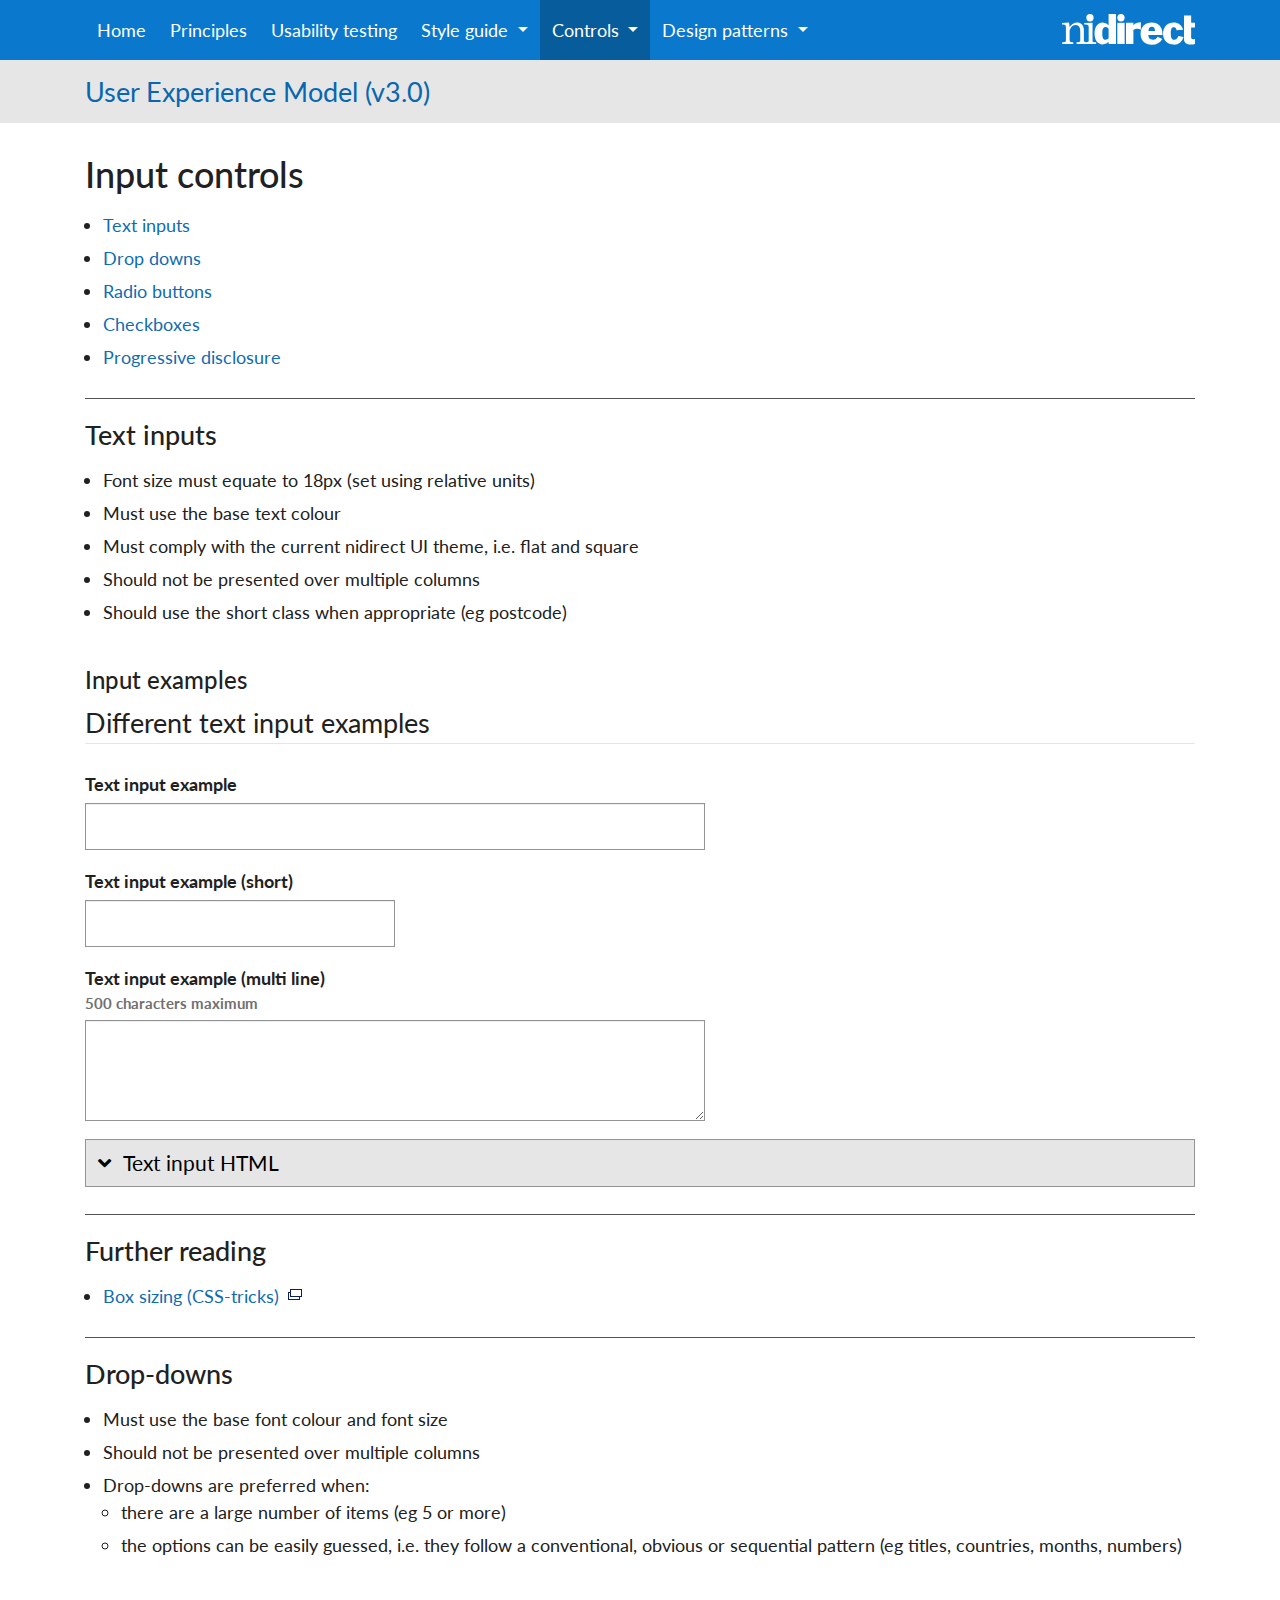
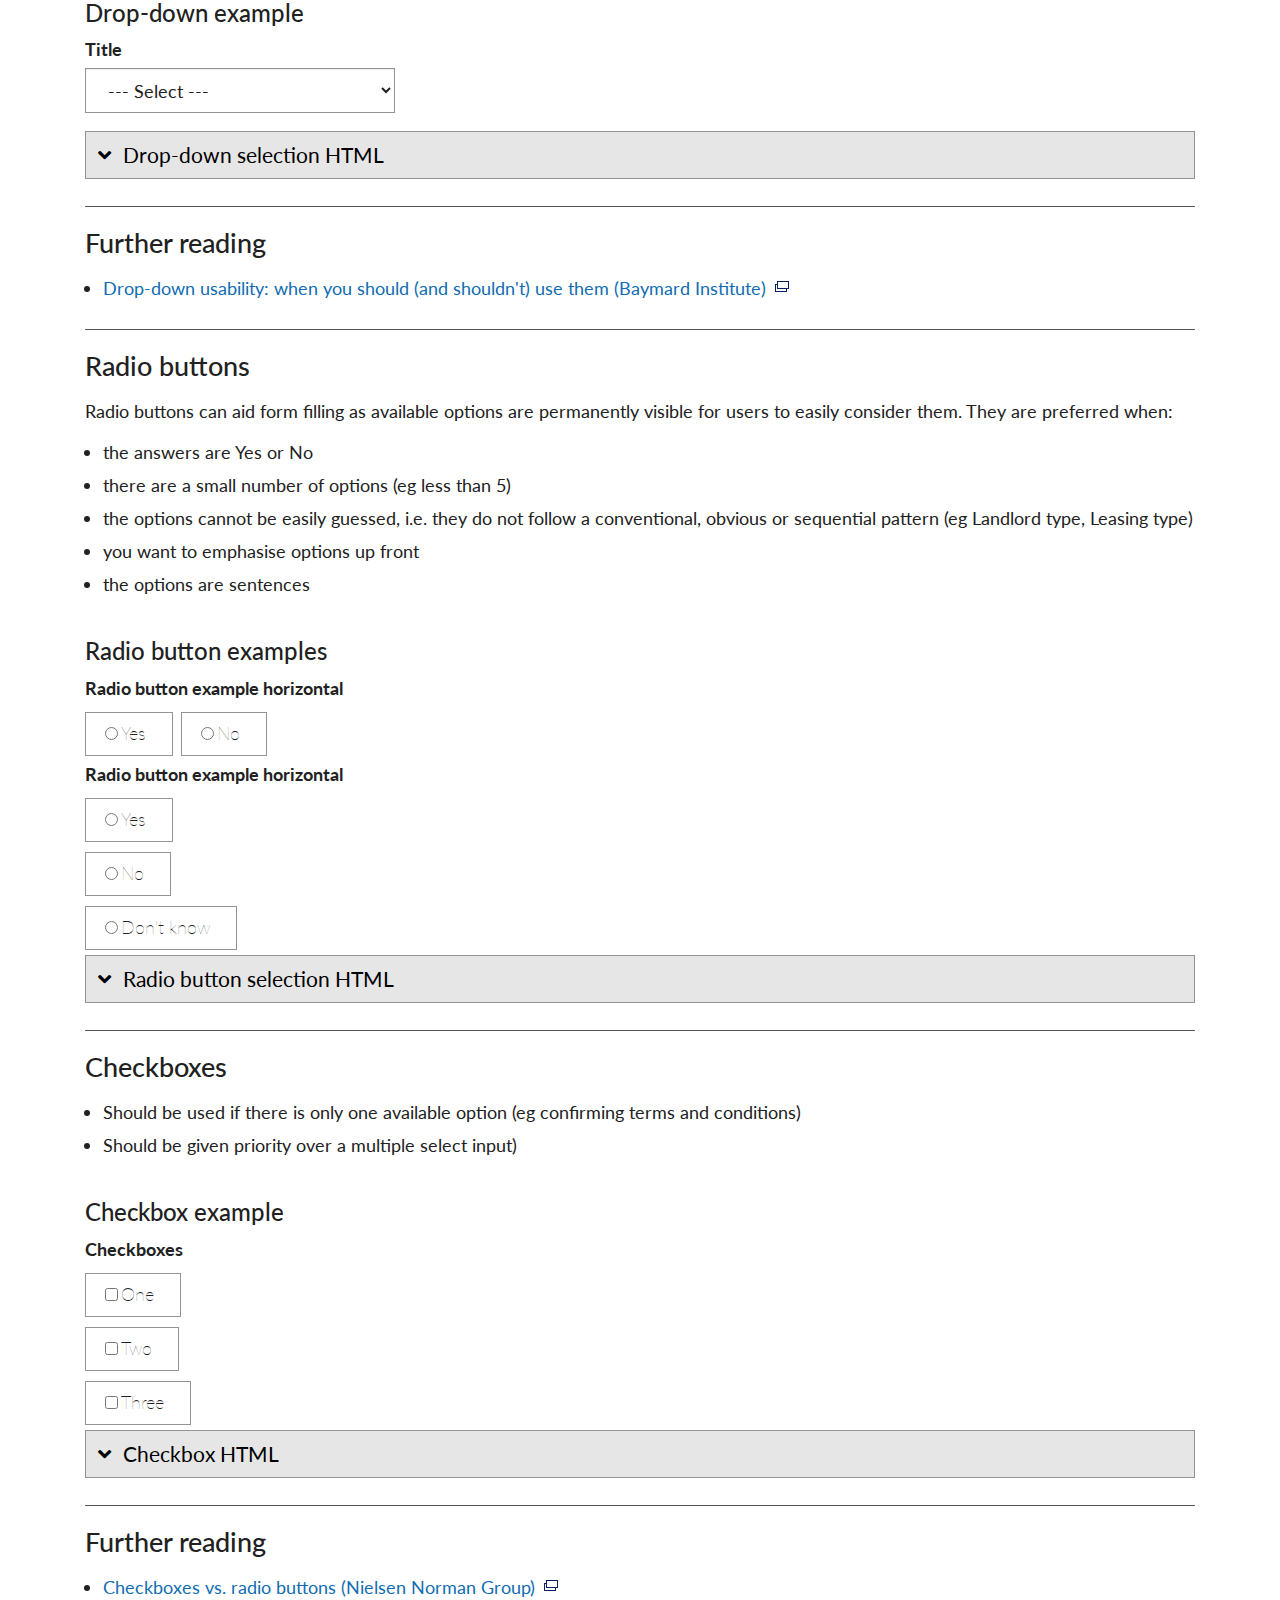
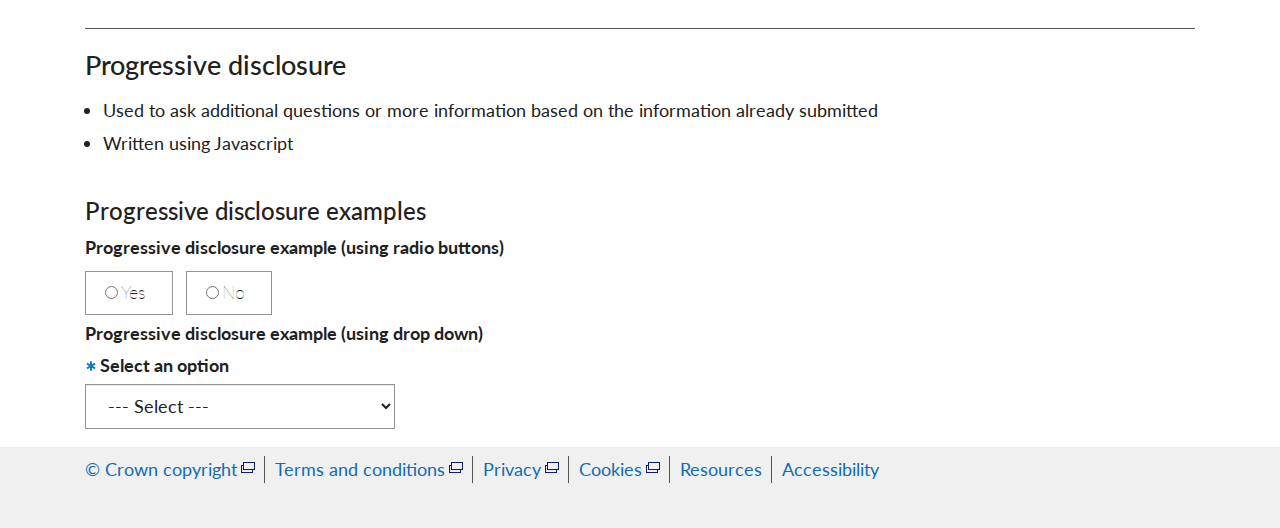
==== input-controls.html @ c31d97f0 "Initial Commit" ====
<!DOCTYPE html>
<html lang="en">

<head>
	<meta charset="utf-8" />
	<meta http-equiv="X-UA-Compatible" content="IE=edge">
	<meta name="viewport" content="width=device-width, initial-scale=1">
	<meta name="robots" content="noindex, nofollow" />
	<title>Input Controls | User Experience Model (UXM) | nidirect</title>
	<link rel="icon" type="image/vnd.microsoft.icon" href="favicon.ico" />
	<link rel="shortcut icon" type="image/x-icon" href="favicon.ico" />
	<link rel="apple-touch-icon" href="favicon.ico" />
	<!-- Bootstrap -->
	<link href="fontawesome/css/all.css" rel="stylesheet">
	<link href="css/main.css" rel="stylesheet">
</head>

<body>
		<div class="container skip-link">
				<a class="btn-skip-link" href="#main-content">Skip to content</a>
			</div>
	<header>
		<div class="container">
				<nav class="navbar navbar-expand-lg navbar-dark">
						<button class="navbar-toggler " type="button" data-toggle="collapse" data-target="#navbarSupportedContent" aria-controls="navbarSupportedContent" aria-expanded="false" aria-label="Toggle navigation"> <span class="fas fa-bars"></span>
						</button>
						<div class="collapse navbar-collapse" id="navbarSupportedContent">
							<ul class="navbar-nav mr-auto">
								<li class="nav-item"> <a class="nav-link" href="index.html">Home <span class="sr-only">(current)</span></a>
								</li>
								<li class="nav-item"> <a class="nav-link" href="principles.html">Principles</a>
								</li>
								<li class="nav-item"> <a class="nav-link" href="usability-testing.html">Usability testing</a>
								</li>
								<li class="nav-item dropdown"> <a class="nav-link dropdown-toggle" href="#" id="navbarDropdown-style" role="button" data-toggle="dropdown" aria-haspopup="true" aria-expanded="false">
										   Style guide
										   </a>
									<div class="dropdown-menu" aria-labelledby="navbarDropdown-style"> <a class="dropdown-item" href="applying-uxm.html">Applying the UXM</a>
										<a class="dropdown-item" href="writing-guide.html">Writing guide</a>
										<a class="dropdown-item" href="page-layout.html">Page layout</a>
									</div>
								</li>
								<li class="nav-item dropdown active"> <a class="nav-link dropdown-toggle" href="#" id="navbarDropdown-control" role="button" data-toggle="dropdown" aria-haspopup="true" aria-expanded="false">
										   Controls
										   <span class="sr-only">(current)</span></a>
									<div class="dropdown-menu" aria-labelledby="navbarDropdown-control"> <a class="dropdown-item active" href="input-controls.html">Input controls</a><span class="sr-only">(current)</span>
										<a class="dropdown-item" href="navigation-controls.html">Navigation controls</a>
										<a class="dropdown-item" href="information-controls.html">Information controls</a>
									</div>
								</li>
								<li class="nav-item dropdown"> <a class="nav-link dropdown-toggle" href="#" id="navbarDropdown-pattern" role="button" data-toggle="dropdown" aria-haspopup="true" aria-expanded="false">
										   Design patterns
										   </a>
									<div class="dropdown-menu" aria-labelledby="navbarDropdown-pattern"> <a class="dropdown-item" href="control-patterns.html">Control patterns</a>
										<a class="dropdown-item" href="information-controls.html">Information patterns</a>
									</div>
								</li>
							</ul>
						</div>
					</nav> <span class="nidirect-logo"><span class="sr-only">(n i direct government services)</span></span>
		</div>
		<!--service name-->
		<div class="jumbotron jumbotron-fluid service-name">
			<div class="container"> <span>User Experience Model (v3.0)</span>
			</div>
		</div>
	</header>
	<main>
		<div class="container">
			<h1 id="main-content">Input controls</h1>
			<ul>
				<li> <a href="#text-inputs">Text inputs</a>
				</li>
				<li> <a href="#drop-downs"> Drop downs </a> 
				</li>
				<li> <a href="#radio-buttons"> Radio buttons </a>
				</li>
				<li> <a href="#check-boxes"> Checkboxes </a>
				</li>
				<li> <a href="#progressive-disclosure"> Progressive disclosure</a>
				</li>
			</ul>
			<h2 id="text-inputs" class="uxm">Text inputs</h2>
			<ul>
				<li>Font size must equate to 18px (set using relative units)</li>
				<li>Must use the base text colour</li>
				<li>Must comply with the current nidirect UI theme, i.e. flat and square</li>
				<li>Should not be presented over multiple columns</li>
				<li>Should use the short class when appropriate (eg postcode)</li>
			</ul>
			<h3>Input examples</h3>
			<form>
				<fieldset>
						<legend>Different text input examples</legend>
				<div class="form-group" id="txtinput1">
					<label class="control-label" for="text-input">Text input example</label>
					<input id="text-input" class="form-control" type="text" maxlength="50">
				</div>
				<div class="form-group" id="txtinput2">
					<label class="control-label" for="text-input-short">Text input example (short)</label>
					<input id="text-input-short" class="form-control form-control-short" type="text" maxlength="50">
				</div>
				<div class="form-group" id="txtinput3">
					<label class="control-label" for="text-input-multi">Text input example (multi line) <span id="remchars" class="help-block">500 characters maximum</span>
					</label>
					<textarea id="text-input-multi" class="form-control" rows="3" onfocus="return validateLimit(this, 'remchars', 500, 'focus')" onkeyup="return validateLimit(this, 'remchars', 500, 'keyup')" onchange="return validateLimit(this, 'remchars', 500, 'change')" onblur="lostfocus(this, 'remchars', 500)"></textarea>
				</div>
				</fieldset>
			</form>
			<div id="accordion" class="accordion-code">
					<div class="card">
					  <div class="card-header" id="headingOne">
						<h4 class="mb-0">
						  <button class="btn-accordion-code collapsed" data-toggle="collapse" data-target="#collapseOne" aria-expanded="false" aria-controls="collapseOne">
							<span class="fas"></span>Text input HTML
						  </button>
						</h4>
					  </div>
				  
					  <div id="collapseOne" class="collapse" aria-labelledby="headingOne" data-parent="#accordion">
						<div class="card-body">
<pre><span style="color: #008000; font-weight: bold">&lt;form&gt;</span>
  <span style="color: #008000; font-weight: bold">&lt;fieldset&gt;</span>
	<span style="color: #008000; font-weight: bold">&lt;legend</span><span style="color: #008000; font-weight: bold">&gt;</span>Different text input examples<span style="color: #008000; font-weight: bold">&lt;/legend&gt;</span>
	  <span style="color: #008000; font-weight: bold">&lt;div </span><span style="color: #687621">class=</span><span style="color: #BA2121">"form-group" </span><span style="color: #687621">id=</span><span style="color: #BA2121">"txt-input1"</span><span style="color: #008000; font-weight: bold">&gt;</span>
	    <span style="color: #008000; font-weight: bold">&lt;label </span><span style="color: #687621">class=</span><span style="color: #BA2121">"text-input" </span><span style="color: #687621">for=</span><span style="color: #BA2121">"text-input"</span><span style="color: #008000; font-weight: bold">&gt;</span>Text input example<span style="color: #008000; font-weight: bold">&lt;/label&gt;</span>
	    <span style="color: #008000; font-weight: bold">&lt;input </span><span style="color: #687621">id=</span><span style="color: #BA2121">"text-input-short" </span><span style="color: #687621">class=</span><span style="color: #BA2121">"form-control" </span><span style="color: #687621">type=</span><span style="color: #BA2121">"text" </span><span style="color: #687621">maxlength=</span><span style="color: #BA2121">"50"</span><span style="color: #008000; font-weight: bold">&gt;</span>
	  <span style="color: #008000; font-weight: bold">&lt;/div</span><span style="color: #008000; font-weight: bold">&gt;</span>
	<span style="color: #008000; font-weight: bold">&lt;/fieldset&gt;</span>
<span style="color: #008000; font-weight: bold">&lt;/form&gt;</span>
</pre>		
</div>
</div>
</div>
</div>
			<h2 class="uxm">Further reading</h2>
			<ul>
				<li> <a href="http://css-tricks.com/box-sizing/" target="_blank" rel="nofollow" title="(external link opens in a new window / tab)">
                                Box sizing (CSS-tricks)
                                <span class="elink"><span class="sr-only">(external link opens in a new window / tab)</span></span>
                           </a>
				</li>
			</ul>
			<h2 id="drop-downs" class="uxm">Drop-downs</h2>
			<ul>
				<li>Must use the base font colour and font size</li>
				<li>Should not be presented over multiple columns</li>
				<li>Drop-downs are preferred when:
					<ul>
						<li>there are a large number of items (eg 5 or more)</li>
						<li>the options can be easily guessed, i.e. they follow a conventional, obvious or sequential pattern (eg titles, countries, months, numbers)</li>
					</ul>
				</li>
			</ul>
			<h3>Drop-down example</h3>
			<form>
				<div class="form-group">
					<label class="control-label" for="ddl_title">Title</label>
					<select id="ddl_title" class="form-control form-control-short" name="ddl_title">
						<option value="0">--- Select ---</option>
						<option value="Mr">Mr</option>
						<option value="Mrs">Mrs</option>
						<option value="Miss">Miss</option>
						<option value="Ms">Ms</option>
						<option value="Dr">Dr</option>
						<option value="Other">None</option>
					</select>
				</div>
			</form>
			<div id="accordion" class="accordion-code">
					<div class="card">
					  <div class="card-header" id="headingTwo">
						<h4 class="mb-0">
						  <button class="btn-accordion-code collapsed" data-toggle="collapse" data-target="#collapseTwo" aria-expanded="false" aria-controls="collapseTwo">
							<span class="fas"></span>Drop-down selection HTML
						  </button>
						</h4>
					  </div>
				  
					  <div id="collapseTwo" class="collapse" aria-labelledby="headingTwo" data-parent="#accordion">
						<div class="card-body">
<pre><span style="color: #008000; font-weight: bold">&lt;form&gt;</span>
  <span style="color: #008000; font-weight: bold">&lt;div </span><span style="color: #687621">class=</span><span style="color: #BA2121">"form-group"</span><span style="color: #008000; font-weight: bold">&gt;</span>
    <span style="color: #008000; font-weight: bold">&lt;label </span><span style="color: #687621">class=</span><span style="color: #BA2121">"control-label" </span><span style="color: #687621">for=</span><span style="color: #BA2121">"ddl_title"</span><span style="color: #008000; font-weight: bold">&gt;</span>Title<span style="color: #008000; font-weight: bold">&lt;/label&gt;</span>
      <span style="color: #008000; font-weight: bold">&lt;select </span><span style="color: #687621">id=</span><span style="color: #BA2121">"ddl_title" </span><span style="color: #687621">class=</span><span style="color: #BA2121">"form-control form-control-short" </span><span style="color: #687621">name=</span><span style="color: #BA2121">"ddl_title"</span><span style="color: #008000; font-weight: bold">&gt;</span>
	  <span style="color: #008000; font-weight: bold">&lt;option </span><span style="color: #687621">value=</span><span style="color: #BA2121">"0"</span><span style="color: #008000; font-weight: bold">&gt;</span>--- Select ---<span style="color: #008000; font-weight: bold">&lt;/option&gt;</span>    
	  <span style="color: #008000; font-weight: bold">&lt;option </span><span style="color: #687621">value=</span><span style="color: #BA2121">"Mr"</span><span style="color: #008000; font-weight: bold">&gt;</span>Mr<span style="color: #008000; font-weight: bold">&lt;/option&gt;</span>  
	  <span style="color: #008000; font-weight: bold">&lt;option </span><span style="color: #687621">value=</span><span style="color: #BA2121">"Mrs"</span><span style="color: #008000; font-weight: bold">&gt;</span>Mrs<span style="color: #008000; font-weight: bold">&lt;/option&gt;</span>  
	  <span style="color: #008000; font-weight: bold">&lt;option </span><span style="color: #687621">value=</span><span style="color: #BA2121">"Miss"</span><span style="color: #008000; font-weight: bold">&gt;</span>Miss<span style="color: #008000; font-weight: bold">&lt;/option&gt;</span>  
	  <span style="color: #008000; font-weight: bold">&lt;option </span><span style="color: #687621">value=</span><span style="color: #BA2121">"Ms"</span><span style="color: #008000; font-weight: bold">&gt;</span>Ms<span style="color: #008000; font-weight: bold">&lt;/option&gt;</span>  
	  <span style="color: #008000; font-weight: bold">&lt;option </span><span style="color: #687621">value=</span><span style="color: #BA2121">"Dr"</span><span style="color: #008000; font-weight: bold">&gt;</span>Dr<span style="color: #008000; font-weight: bold">&lt;/option&gt;</span>  
	  <span style="color: #008000; font-weight: bold">&lt;option </span><span style="color: #687621">value=</span><span style="color: #BA2121">"Other"</span><span style="color: #008000; font-weight: bold">&gt;</span>None<span style="color: #008000; font-weight: bold">&lt;/option&gt;</span>  	  
      <span style="color: #008000; font-weight: bold">&lt;/select&gt;</span>  
  <span style="color: #008000; font-weight: bold">&lt;/div</span><span style="color: #008000; font-weight: bold">&gt;</span>
<span style="color: #008000; font-weight: bold">&lt;/form&gt;</span>
</pre>		
</div>
</div>
</div>
</div>
			<h2 class="uxm">Further reading</h2>
			<ul>
				<li> <a href="http://baymard.com/blog/drop-down-usability" target="_blank" rel="nofollow" title="(external link opens in a new window / tab)">
                                Drop-down usability: when you should (and shouldn't) use them (Baymard Institute)
                                <span class="elink"><span class="sr-only">(external link opens in a new window / tab)</span></span>
                           </a>
				</li>
				</ul>
			<h2 id="radio-buttons" class="uxm">Radio buttons</h2>
			<p>Radio buttons can aid form filling as available options are permanently visible for users to easily consider them. They are preferred when:</p>
			<ul>
				<li>the answers are Yes or No</li>
				<li>there are a small number of options (eg less than 5)</li>
				<li>the options cannot be easily guessed, i.e. they do not follow a conventional, obvious or sequential pattern (eg Landlord type, Leasing type)</li>
				<li>you want to emphasise options up front</li>
				<li>the options are sentences</li>
			</ul>
			<h3>Radio button examples</h3>
			<form>
				<fieldset>
					<legend class="legend-label">Radio button example horizontal</legend>
					<div class="horizontal-check container d-flex flex-row">
						<label class="form-check-label form-check-inline">
							<input type="radio" class="form-check-input" name="optradio">Yes</label>
						<label class="form-check-label form-check-inline">
							<input type="radio" class="form-check-input" name="optradio">No</label>
					</div>
				</fieldset>
				
				<fieldset>
					<legend class="legend-label">Radio button example horizontal</legend>
					<div class="vertical-check container">
						<label class=" form-check form-check-label">
							<input type="radio" class="form-check-input" name="optradio">Yes</label>
						<label class="form-check form-check-label">
							<input type="radio" class="form-check-input" name="optradio">No</label>
						<label class="form-check form-check-label">
							<input type="radio" class="form-check-input" name="optradio">Don't know</label>
					</div>
				</fieldset>
			</form>
			<div id="accordion" class="accordion-code">
					<div class="card">
					  <div class="card-header" id="headingThree">
						<h4 class="mb-0">
						  <button class="btn-accordion-code collapsed" data-toggle="collapse" data-target="#collapseThree" aria-expanded="false" aria-controls="collapseThree">
							<span class="fas"></span>Radio button selection HTML
						  </button>
						</h4>
					  </div>
				  
					  <div id="collapseThree" class="collapse" aria-labelledby="headingThree" data-parent="#accordion">
						<div class="card-body">
<pre><span style="color: #008000; font-weight: bold">&lt;form&gt;</span>
  <span style="color: #008000; font-weight: bold">&lt;fieldset&gt;</span>
	<span style="color: #008000; font-weight: bold">&lt;legend</span><span style="color: #008000; font-weight: bold">&gt;</span>Radio button examples<span style="color: #008000; font-weight: bold">&lt;/legend&gt;</span>
	  <span style="color: #008000; font-weight: bold">&lt;div </span><span style="color: #687621">class=</span><span style="color: #BA2121">"horizontal-check container d-flex flex-row"</span><span style="color: #008000; font-weight: bold">&gt;</span>
            <span style="color: #008000; font-weight: bold">&lt;label </span><span style="color: #687621">class=</span><span style="color: #BA2121">"from-check-label from-check-inline"</span>
              <span style="color: #008000; font-weight: bold">&lt;input </span><span style="color: #687621">type=</span><span style="color: #BA2121">"radio" </span><span style="color: #687621">class=</span><span style="color: #BA2121">"form-check-input" </span><span style="color: #687621">name=</span><span style="color: #BA2121">"optradio"</span><span style="color: #008000; font-weight: bold">&gt;</span>Yes<span style="color: #008000; font-weight: bold">&lt;/label&gt;</span>
            <span style="color: #008000; font-weight: bold">&lt;label </span><span style="color: #687621">class=</span><span style="color: #BA2121">"from-check-label from-check-inline"</span>
              <span style="color: #008000; font-weight: bold">&lt;input </span><span style="color: #687621">type=</span><span style="color: #BA2121">"radio" </span><span style="color: #687621">class=</span><span style="color: #BA2121">"form-check-input" </span><span style="color: #687621">name=</span><span style="color: #BA2121">"optradio"</span><span style="color: #008000; font-weight: bold">&gt;</span>No<span style="color: #008000; font-weight: bold">&lt;/label&gt;</span>
          <span style="color: #008000; font-weight: bold">&lt;/div</span><span style="color: #008000; font-weight: bold">&gt;</span>
  <span style="color: #008000; font-weight: bold">&lt;/fieldset&gt;</span>
<span style="color: #008000; font-weight: bold">&lt;/form&gt;</span>
</pre>		
</div>
</div>
</div>
</div>
			<h2 id="check-boxes" class="uxm">Checkboxes</h2>
			<ul>
				<li>Should be used if there is only one available option (eg confirming terms and conditions)</li>
				<li>Should be given priority over a multiple select input)</li>
			</ul>
			<h3>Checkbox example</h3>
			<form>
				<fieldset>
					<legend class="legend-label">Checkboxes</legend>
					<div class="vertical-check container">
						<label class=" form-check form-check-label">
							<input type="checkbox" class="form-check-input" name="optcheck">One</label>
						<label class="form-check form-check-label">
							<input type="checkbox" class="form-check-input" name="optcheck">Two</label>
						<label class="form-check form-check-label">
							<input type="checkbox" class="form-check-input" name="optcheck">Three</label>
					</div>
				</fieldset>
			</form>
			<div id="accordion" class="accordion-code">
					<div class="card">
					  <div class="card-header" id="headingFour">
						<h4 class="mb-0">
						  <button class="btn-accordion-code collapsed" data-toggle="collapse" data-target="#collapseFour" aria-expanded="false" aria-controls="collapseFour">
							<span class="fas"></span>Checkbox HTML
						  </button>
						</h4>
					  </div>
				  
					  <div id="collapseFour" class="collapse" aria-labelledby="headingFour" data-parent="#accordion">
						<div class="card-body">
<pre><span style="color: #008000; font-weight: bold">&lt;form&gt;</span>
  <span style="color: #008000; font-weight: bold">&lt;fieldset&gt;</span>
	<span style="color: #008000; font-weight: bold">&lt;legend</span><span style="color: #008000; font-weight: bold">&gt;</span><span style="color: #687621">class=</span><span style="color: #BA2121">"legend-label"</span>Checkboxes<span style="color: #008000; font-weight: bold">&lt;/legend&gt;</span>
	  <span style="color: #008000; font-weight: bold">&lt;div </span><span style="color: #687621">class=</span><span style="color: #BA2121">"vertical-check containe"</span><span style="color: #008000; font-weight: bold">&gt;</span>
            <span style="color: #008000; font-weight: bold">&lt;label </span><span style="color: #687621">class=</span><span style="color: #BA2121">"from-check-form from-check-label"</span>
              <span style="color: #008000; font-weight: bold">&lt;input </span><span style="color: #687621">type=</span><span style="color: #BA2121">"checkbox" </span><span style="color: #687621">class=</span><span style="color: #BA2121">"form-check-input" </span><span style="color: #687621">name=</span><span style="color: #BA2121">"optcheck"</span><span style="color: #008000; font-weight: bold">&gt;</span>One<span style="color: #008000; font-weight: bold">&lt;/label&gt;</span>
            <span style="color: #008000; font-weight: bold">&lt;label </span><span style="color: #687621">class=</span><span style="color: #BA2121">"from-check-form from-check-label"</span>
              <span style="color: #008000; font-weight: bold">&lt;input </span><span style="color: #687621">type=</span><span style="color: #BA2121">"radio" </span><span style="color: #687621">class=</span><span style="color: #BA2121">"form-check-input" </span><span style="color: #687621">name=</span><span style="color: #BA2121">"optcheck"</span><span style="color: #008000; font-weight: bold">&gt;</span>Two<span style="color: #008000; font-weight: bold">&lt;/label&gt;</span>
            <span style="color: #008000; font-weight: bold">&lt;label </span><span style="color: #687621">class=</span><span style="color: #BA2121">"from-check-form from-check-label"</span>
              <span style="color: #008000; font-weight: bold">&lt;input </span><span style="color: #687621">type=</span><span style="color: #BA2121">"radio" </span><span style="color: #687621">class=</span><span style="color: #BA2121">"form-check-input" </span><span style="color: #687621">name=</span><span style="color: #BA2121">"optcheck"</span><span style="color: #008000; font-weight: bold">&gt;</span>Three<span style="color: #008000; font-weight: bold">&lt;/label&gt;</span>
          <span style="color: #008000; font-weight: bold">&lt;/div</span><span style="color: #008000; font-weight: bold">&gt;</span>
  <span style="color: #008000; font-weight: bold">&lt;/fieldset&gt;</span>
<span style="color: #008000; font-weight: bold">&lt;/form&gt;</span>
</pre>		
</div>
</div>
</div>
</div>
			<h2 id="further-reading" class="uxm">Further reading</h2>
			<ul>
				<li> <a href="http://www.nngroup.com/articles/checkboxes-vs-radio-buttons/" target="_blank" rel="nofollow" title="(external link opens in a new window / tab)">
                                Checkboxes vs. radio buttons (Nielsen Norman Group)
                                <span class="elink"><span class="sr-only">(external link opens in a new window / tab)</span></span>
                            </a>
				</li>
				</ul>
			<h2 class="uxm" id="progressive-disclosure">Progressive disclosure</h2>
			<ul>
				<li>Used to ask additional questions or more information based on the information already submitted</li>
				<li>Written using Javascript</li>
			</ul>
			<h3>Progressive disclosure examples</h3>
			<form>
				<fieldset>
					<legend class="legend-label">Progressive disclosure example (using radio buttons)</legend>
					<div class="horizontal-check container flex-row">
						<label class=" form-check-label form-check-inline" for="rbYes">
							<input type="radio" class="form-check-input" name="optcheck" id="rbYes" onclick="rbProgDisclSelect();">Yes</label>
						<label class=" form-check-label form-check-inline" for="rbNo">
							<input type="radio" class="form-check-input" name="optcheck" id="rbNo" onclick="rbProgDisclSelect();">No</label>
						<div class="form-group" id="txtProgDisclRBDiv" style="display: none;">
							<label class="control-label" for="txtprog-discl">Additional question</label>
							<input id="txtprog-discl" class="form-control" type="text" maxlength="50">
						</div>
					</div>
				</fieldset>
			</form>
			<form>
				<fieldset>
					<legend class="legend-label">Progressive disclosure example (using drop down)</legend>
					<div class="form-group" id="ddProgDisclDiv">
						<label class="control-label" for="ddlProgDiscl"> <span class="required"><span class="sr-only">(required information)</span></span>Select an option</label>
						<select id="ddlProgDiscl" class="form-control form-control-short" name="ddlProgDiscl" onchange="ddlProgDisclSelect();">
							<option value="0">--- Select ---</option>
							<option value="Mr">Mr</option>
							<option value="Mrs">Mrs</option>
							<option value="Miss">Miss</option>
							<option value="Ms">Ms</option>
							<option value="Dr">Dr</option>
							<option value="Other">Other</option>
						</select>
					</div>
					<div class="form-group" id="txtProgDisclDDDiv" style="display: none;">
						<label class="control-label" for="txtProgDisclDD">Additional question</label>
						<input id="txtProgDisclDD" class="form-control" type="text" maxlength="50">
					</div>
				</fieldset>
			</form>
		</div>
	</main>
	<footer>
		<div class="container">
			<ul class="list-inline">
				<li class="list-inline-item"> <a href="http://www.nidirect.gov.uk/crown-copyright" target="_blank" rel="nofollow" title="(external link opens in a new window / tab)">
                               &copy;  Crown copyright<span class="elink"><span class="sr-only">(external link opens in a new window / tab)</span></span>
                           </a>
				</li>
				<li class="list-inline-item"> <a href="http://www.nidirect.gov.uk/terms-and-conditions" target="_blank" rel="nofollow" title="(external link opens in a new window / tab)">
                               Terms and conditions<span class="elink"><span class="sr-only">(external link opens in a new window / tab)</span></span>
                           </a>
				</li>
				<li class="list-inline-item"> <a href="http://www.nidirect.gov.uk/privacy" target="_blank" rel="nofollow" title="(external link opens in a new window / tab)">
                            Privacy<span class="elink"><span class="sr-only">(external link opens in a new window / tab)</span></span>
                        </a>
				</li>
				<li class="list-inline-item"> <a href="http://www.nidirect.gov.uk/cookies" target="_blank" rel="nofollow" title="(external link opens in a new window / tab)">
                            Cookies<span class="elink"><span class="sr-only">(external link opens in a new window / tab)</span></span>
                        </a>
				</li>
				<li class="list-inline-item"> <a href="resources.html">
                               Resources
                            </a>
				</li>
				<li class="list-inline-item"> <a href="accessibility.html">
                               Accessibility
                          </a>
				</li>
			</ul>
		</div>
	</footer>
	<!-- jQuery (necessary for Bootstrap's JavaScript plugins) -->
	<script src="js/jquery-3.3.1.min.js"></script>
	<!-- Include all compiled plugins (below), or include individual files as needed -->
	<script src="js/popper.min.js"></script>
	<script src="js/bootstrap-4.3.1.js"></script>
	<script src="js/controls-uxm.js"></script>
</body>

</html>
---- css/main.css ----
/* $spacer: 1rem !default;
$spacers: () !default;
$spacers: map-merge((
  0: 0,
  1: ($spacer * .25),
  2: ($spacer * .5),
  3: $spacer,
  4: ($spacer * 1.5),
  5: ($spacer * 3)
), $spacers); */
/* $line-height-lg:              1.5 !default;
$line-height-sm:              1.5 !default;

$border-width:                1px !default;
$border-color:                $gray-300 !default;

$border-radius:               .25rem !default;
$border-radius-lg:            .3rem !default;
$border-radius-sm:            .2rem !default;

$component-active-color:      $white;
$component-active-bg:         theme-color("primary");

$caret-width:                 .3em !default;

$transition-base:             all .2s ease-in-out !default;
$transition-fade:             opacity .15s linear !default;
$transition-collapse:         height .35s ease !default; */
@import url("https://fonts.googleapis.com/css?family=Lato&display=swap");
html {
  font-family: sans-serif;
  font-size: 62.5%;
  line-height: 1.5;
}

body {
  font-family: "Lato", "Open Sans", sans-serif;
  font-size: 1.8rem;
  color: #212121;
  background-color: #f0f0f0;
}

main {
  background-color: white;
}

main p {
  margin-bottom: 1.35rem !important;
}

main p.intro {
  font-size: 2.1rem;
  font-weight: 700;
}

main h1 {
  padding-top: 2.7rem;
}

main h2 {
  padding-top: 2.4rem;
}

main h3 {
  padding-top: 2.4rem;
  margin-bottom: 0.7rem !important;
}

main h4 {
  margin-bottom: 0.7rem !important;
  padding-top: 1.25rem;
}

main h5 {
  margin-bottom: 0.4rem !important;
  padding-top: 1.25rem;
}

main h6 {
  margin-bottom: 0.4rem !important;
  padding-top: 1.25rem;
}

main .uxm {
  padding-top: 1.8rem;
  margin-top: 2.7rem;
  border-top-color: #545454;
  border-top-style: solid;
  border-top-width: 1px;
}

main .column-container {
  padding-top: 1.8rem;
  padding-bottom: 1.8rem;
  border-width: 1px 0px 0px 0px;
  border-style: solid;
  border-color: #545454;
}

main .link-button {
  background-color: #0a78cd;
  border: 1px solid #0a78cd;
  padding: .9rem 1.8rem;
  display: inline-block;
  color: white;
  text-decoration: none;
}

main .link-button:hover {
  background-color: #075c9c;
  border-color: #075692;
  color: white;
  text-decoration: none;
}

main blockquote {
  padding: 0.5rem 2.5rem;
  border-left-color: #939595;
  border-left-style: solid;
  border-left-width: 2px;
  margin-bottom: 1.35rem;
  background-color: whitesmoke;
}

main ul {
  padding-left: 1.8rem;
  margin-bottom: 1.35rem !important;
  margin-top: 0;
}

main ol {
  padding-left: 1.8rem;
  margin-bottom: 1.35rem !important;
  margin-top: 0;
}

main dl {
  margin-top: 0;
}

main dl dd {
  margin-bottom: 0.9rem !important;
}

main dl.list-summary {
  display: -webkit-box;
  display: -ms-flexbox;
  display: flex;
  -ms-flex-wrap: wrap;
      flex-wrap: wrap;
}

main dl.list-summary dd {
  -webkit-box-flex: 0;
      -ms-flex: 0 0 70%;
          flex: 0 0 70%;
  max-width: 70%;
  border-bottom: 1px solid #939595;
  margin-bottom: 0rem !important;
  padding-top: .45rem;
  padding-bottom: .45rem;
  padding-left: 1.5rem;
  padding-right: 1.5rem;
}

main dl.list-summary dt {
  -webkit-box-flex: 0;
      -ms-flex: 0 0 30%;
          flex: 0 0 30%;
  max-width: 30%;
  border-bottom: 1px solid #939595;
  padding-top: .45rem;
  padding-bottom: .45rem;
  padding-left: 1.5rem;
  padding-right: 1.5rem;
}

@media screen and (max-width: 768px) {
  main dl.list-summary dd {
    -webkit-box-flex: 0;
        -ms-flex: 0 0 100%;
            flex: 0 0 100%;
    max-width: 100%;
    padding-top: 0;
  }
  main dl.list-summary dt {
    -webkit-box-flex: 0;
        -ms-flex: 0 0 100%;
            flex: 0 0 100%;
    max-width: 100%;
    border-bottom: none;
  }
}

main ul li:not(:last-child) {
  padding-bottom: .6rem;
}

main ol li:not(:last-child) {
  padding-bottom: .6rem;
}

main img {
  vertical-align: middle;
}

main img-fluid {
  display: block;
}

.skip-link .btn-skip-link {
  clip: rect(0.1rem, 0.1rem, 0.1rem, 0.1rem);
  height: 0.1rem;
  overflow-x: hidden;
  overflow-y: hidden;
  position: absolute;
  width: 0.1rem;
  padding: 0;
  margin: 0;
  border-width: 0;
  background-color: #e6e6e6;
  color: #212121;
  text-decoration: none;
}

.skip-link .btn-skip-link:active, .skip-link .btn-skip-link:focus {
  clip: auto;
  height: auto;
  overflow-x: auto;
  overflow-y: auto;
  position: static !important;
  width: auto;
  text-align: center;
  padding: .9rem 1.8rem;
  margin-top: .7rem;
  border: 1px solid #e6e6e6;
  display: inline-block;
}

.skip-link .btn-skip-link:hover {
  background-color: #d4d4d4;
  border: 1px solid #cfcfcf;
  color: #212121;
  text-decoration: none;
}

.element-focusable {
  clip: rect(0.1rem, 0.1rem, 0.1rem, 0.1rem);
  height: 0.1rem;
  overflow-x: hidden;
  overflow-y: hidden;
  position: absolute;
  width: 0.1rem;
  padding: 0;
  margin: 0;
}

.element-invisible {
  clip: rect(0.1rem, 0.1rem, 0.1rem, 0.1rem);
  height: 0.1rem;
  overflow-x: hidden;
  overflow-y: hidden;
  position: absolute;
  width: 0.1rem;
}

span.elink {
  display: inline-block;
  width: 1.4rem;
  height: 1.4rem;
  background-color: transparent;
  background-attachment: scroll;
  background: url("../images/new-window-icon.png");
  background-image: url("../images/new-window-icon.svg"), none;
  background-size: auto auto;
  background-position-x: 0;
  background-position-y: 0;
  padding-right: 1.4rem;
  background-repeat: no-repeat;
  margin-left: 0.4rem;
}

p.info-notice {
  display: inline-block;
  width: auto;
  margin: 1.8rem 0rem;
  border: 1px solid #0a78cd;
  padding: 1.4rem 1.4rem 1.4rem 6rem;
  background-color: transparent;
  background-attachment: scroll;
  background: url("../images/info.png");
  background-image: url("../images/info-icon.svg"), none;
  background-size: 3rem 3rem;
  background-position-x: 1.4rem;
  background-position-y: 1.4rem;
  background-repeat: no-repeat;
}

pre {
  background-color: whitesmoke;
  display: block;
  margin-top: 0.6rem;
  border: 1px solid #bfbfbf;
  border-left: 5px solid #545454;
  padding: 1.8rem;
  word-break: normal;
  word-wrap: normal;
  font-size: 1.7rem !important;
}

header .container {
  position: relative;
}

header .nidirect-logo-only {
  display: inline-block;
  position: relative;
  width: 133px;
  width: 13.3rem;
  height: 32px;
  height: 3.2rem;
  background-color: transparent;
  background: url("../images/nidirect-logo.png");
  background-image: url("../images/nidirect-logo.svg"), none;
  background-size: auto auto;
  background-position-x: 0;
  background-position-y: 0;
  padding-right: 133px;
  padding-right: 13.3rem;
  padding-bottom: 0;
  padding-top: 0;
  background-repeat: no-repeat;
  margin-top: 14px;
  margin-top: 1.4rem;
  margin-bottom: 14px;
  margin-bottom: 1.4rem;
  line-height: 0;
}

header .nidirect-logo {
  display: inline-block;
  position: absolute;
  top: 0;
  right: 1.5rem;
  width: 133px;
  width: 13.3rem;
  height: 32px;
  height: 3.2rem;
  background-color: transparent;
  background: url("../images/nidirect-logo.png");
  background-image: url("../images/nidirect-logo.svg"), none;
  background-size: auto auto;
  background-position-x: 0;
  background-position-y: 0;
  padding-right: 133px;
  padding-right: 13.3rem;
  padding-bottom: 0;
  padding-top: 0;
  background-repeat: no-repeat;
  margin-top: 14px;
  margin-top: 1.4rem;
  margin-bottom: 14px;
  margin-bottom: 1.4rem;
}

.navbar-nav, .navbar, header {
  background-color: #0a78cd;
  color: white;
}

.navbar {
  padding: 0;
  display: inline-block;
}

.navbar .navbar-toggler {
  margin: 1rem 0rem;
}

.navbar-dark .navbar-nav .nav-link {
  color: white;
}

.navbar-dark .navbar-nav .nav-link:hover {
  color: white;
}

.nav-item .dropdown-menu {
  margin: 0 0 0 0;
}

.nav-item.dropdown.show {
  background-color: #075c9c;
}

.dropdown-item:hover, .navbar-dark .navbar-nav .nav-link:focus {
  color: white;
}

.nav-item.active, .nav-link:hover, .dropdown-item:hover {
  background-color: #075c9c;
}

li.nav-item {
  padding-bottom: 0rem;
}

.dropdown-menu.show a.dropdown-item:not(:last-of-type) {
  margin-bottom: 0.6rem;
}

.navbar-expand-lg .navbar-nav .nav-link {
  padding: 1.65rem 1.2rem;
}

.nav-tabs .nav-item.nav-link {
  padding: .9rem 1.8rem;
  border-color: #939595;
  border-radius: .5rem .5rem 0 0;
  margin-right: .2rem;
  background-color: whitesmoke;
}

.nav-tabs .nav-item.nav-link:not(:nth-of-type(1)) {
  border-width: 1px 1px 1px 1px;
}

.nav-tabs .nav-item:hover {
  background-color: #e6e6e6;
}

.nav-tabs .nav-item:active {
  background-color: white;
}

.tab-content {
  border-width: 0px 1px 1px 1px;
  border-color: #939595;
  border-style: solid;
  padding: 1.8rem;
}

@media screen and (max-width: 992px) {
  .navbar-nav .nav-item:not(:last-child) {
    border-bottom: 1px solid white;
  }
  .navbar-expand-lg .navbar-nav .nav-item .nav-link {
    padding: 1.2rem 1rem;
  }
  .dropdown-menu.show .dropdown-item, .dropdown-item:hover, .navbar-dark .navbar-nav .nav-link:focus {
    color: white;
  }
  .dropdown-menu.show .dropdown-item:hover {
    color: white;
    background-color: #075c9c;
  }
  .dropdown-menu.show {
    color: white;
    background-color: #0a78cd;
    border: 0;
    -webkit-box-shadow: none;
            box-shadow: none;
  }
}

.service-name {
  padding: 1.8rem 0 !important;
  background-color: #e6e6e6 !important;
  margin-bottom: 0rem !important;
  color: #0867af;
  font-size: 2.7rem;
  line-height: 2.7rem;
}

.logo-only {
  padding: 0 !important;
  background-color: #0a78cd !important;
  margin-bottom: 0rem !important;
  color: white;
  font-size: 2.7rem;
  line-height: 0rem;
}

fieldset {
  /* margin-bottom: 1.8rem !important; */
}

fieldset legend {
  font-size: 2.7rem;
  margin-bottom: 2.7rem;
  border-bottom: 1px solid #e6e6e6;
}

fieldset legend.legend-label {
  font-size: 1.8rem;
  font-weight: 700;
  margin-bottom: 0.5rem;
  border-bottom: none;
}

form label {
  font-size: 1.8rem;
  font-weight: 700;
}

.required {
  display: inline-block;
  width: 1.2rem;
  height: 1.2rem;
  background-color: transparent;
  background-attachment: scroll;
  background: url("../images/required.png");
  background-image: url("../images/required-icon.svg"), none;
  background-size: 1.2rem 1.2rem;
  background-position-x: 0;
  background-position-y: 0;
  background-repeat: no-repeat;
  margin-right: 0.3rem;
}

.form-text {
  font-weight: 700;
  color: #616161;
  margin-top: 0rem !important;
}

.form-group {
  margin-bottom: 1.8rem !important;
}

.control-label {
  font-weight: 700;
}

.form-control {
  font-size: 1.8rem;
  max-width: 62rem;
  padding: 0.9rem 1.8rem !important;
  border: 0.1rem solid;
}

.form-control:focus {
  color: #212121;
}

.form-control-short {
  max-width: 31rem;
  width: 100%;
}

.help-block {
  display: block;
  color: #707070;
  font-size: 1.5rem;
  margin-top: 0;
  margin-bottom: 0;
}

#ddl_title, #ddlProgDiscl, #ddl_country, #choose-address, #day, #month-memorable, #month-approximate, #year-memorable, #year-approximate {
  height: 4.5rem;
}

.form-check, .form-check-inline, .block-label {
  -webkit-box-sizing: border-box;
          box-sizing: border-box;
  border: 0.1rem solid #939595;
  padding: 0.75rem 2.6rem 0.75rem 1.9rem !important;
  width: -webkit-fit-content;
  width: -moz-fit-content;
  width: fit-content;
  margin-top: 0.5rem;
  margin-bottom: 0.5rem !important;
  font-weight: 100;
}

.form-check-inline:hover, .form-check:hover, .block-label:hover, .checked {
  border-color: #0f6cb3;
  -webkit-box-shadow: inset 0 0.01rem 0.01rem #bfbfbf, 0 0 0.08rem #0f6cb3;
          box-shadow: inset 0 0.01rem 0.01rem #bfbfbf, 0 0 0.08rem #0f6cb3;
}

.vertical-check.container {
  display: -webkit-box;
  display: -ms-flexbox;
  display: flex;
  -webkit-box-orient: vertical;
  -webkit-box-direction: normal;
      -ms-flex-direction: column;
          flex-direction: column;
  margin-left: 0;
  padding-left: 0;
}

.vertical-check.container .form-check-input {
  position: static;
  margin-top: 0;
  margin-right: 0.3125rem;
  margin-left: 0;
}

.horizontal-check.container {
  padding-left: 0;
  margin-left: 0;
}

.form-check-input {
  position: relative !important;
}

.block-label {
  margin-right: 0.5rem;
}

.loginform {
  display: -webkit-box;
  display: -ms-flexbox;
  display: flex;
  -webkit-box-orient: horizontal;
  -webkit-box-direction: normal;
      -ms-flex-direction: row;
          flex-direction: row;
}

.loginform fieldset {
  width: 45rem;
  margin-bottom: 1.8rem;
}

#login {
  border-right: 0.1rem solid #545454;
  margin-right: 3.6rem;
  padding-right: 3.6rem;
}

.postcode-search, .date-inline {
  display: -webkit-box;
  display: -ms-flexbox;
  display: flex;
  -webkit-box-orient: horizontal;
  -webkit-box-direction: normal;
      -ms-flex-direction: row;
          flex-direction: row;
}

.postcode-search button, .postcode-search .form-date-month-memorable, .postcode-search .form-date-year, .date-inline button, .date-inline .form-date-month-memorable, .date-inline .form-date-year {
  margin-left: 0.9rem;
}

.btn-primary:hover {
  background-color: #075c9c;
  border-color: #075692;
}

.btn-secondary:hover {
  background-color: #d4d4d4;
  border-color: #cfcfcf;
}

.btn-success:hover {
  background-color: #308232;
  border-color: #2d7b2f;
}

.btn-danger:hover {
  background-color: #9c161b;
  border-color: #931519;
}

.datepicker table tr td, .datepicker table tr th {
  text-align: center;
  width: 3rem;
  height: 3rem;
  border: none;
}

th {
  background-color: #d0e5f6;
}

.table-condensed > tbody > tr > td, .table-condensed > tbody > tr > th, .table-condensed > tfoot > tr > td, .table-condensed > tfoot > tr > th, .table-condensed > thead > tr > td, .table-condensed > thead > tr > th {
  padding: 5px;
}

.datepicker table tr td.today {
  color: black;
  background-color: #ffdb99;
}

.datepicker table tr td.day:hover, .datepicker table tr td.focused {
  background: #e6e6e6;
  cursor: pointer;
}

.datepicker table tr td.today:hover {
  color: black;
  background-color: #ffc966;
}

.datepicker-dropdown.datepicker-orient-top:after {
  bottom: -0.6rem;
  border-bottom: 0;
  border-top: 0.6rem solid white;
}

.datepicker-dropdown.dropdown-menu {
  padding: 0.4rem;
}

.datepicker-dropdown:after {
  content: '';
  display: inline-block;
  border-left: 0.66rem solid transparent;
  border-right: 0.6rem solid transparent;
  position: absolute;
}

.datepicker-dropdown:before {
  content: '';
  display: inline-block;
  border-left: 0.7rem solid transparent;
  border-right: 0.7rem solid transparent;
  position: absolute;
}

.datepicker table tr td.new, .datepicker table tr td.old {
  color: #707070;
}

.accordion-code {
  margin-bottom: 2.7rem;
}

.accordion-code .card .card-header {
  padding: 0;
  background-color: #e6e6e6;
  border-bottom-width: 0px;
}

.accordion-code .card .card-header h4 {
  margin: 0;
  padding-top: 0;
}

.accordion-code .card {
  margin-bottom: 0.5rem;
}

.accordion-code .card .card-body {
  border-top-width: 0px;
}

.accordion-code span.fas {
  padding-right: 1.2rem;
}

.accordion-code .btn-accordion-code {
  position: relative;
  font-size: 2.1rem;
  color: black;
  background-color: transparent;
  padding: .9rem 1.2rem;
  display: block;
  width: 100%;
  text-align: left;
  cursor: pointer;
  border: 0;
  border-radius: 0;
}

.accordion-code .btn-accordion-code span::after {
  content: "\f106";
}

.accordion-code .btn-accordion-code .example-html {
  padding-left: 4rem;
  margin-bottom: 0 !important;
}

.accordion-code .collapsed span::after {
  content: "\f107";
}

.accordion-code .btn-accordion-code.collapsed {
  background-color: #e6e6e6;
}

.accordion-code .btn-accordion-code:hover {
  background-color: #939595;
}

.accordion-code button:focus {
  outline-color: #939595;
}

.accordion-code span {
  content: "\f107";
}

.accordion {
  margin-bottom: 2.7rem;
}

.accordion .card .card-header {
  padding: 0;
  border-bottom-width: 0px;
}

.accordion .card .card-header h4 {
  margin: 0;
  padding-top: 0;
}

.accordion .card {
  margin-bottom: 0.5rem;
}

.accordion .card .card-body {
  border-top-width: 0px;
}

.accordion .btn-accordion {
  position: relative;
  font-size: 2.1rem;
  color: white;
  background-color: transparent;
  padding: .9rem 1.2rem;
  display: block;
  width: 100%;
  text-align: left;
  cursor: pointer;
  border: 0;
  border-radius: 0;
}

.accordion .btn-accordion span {
  position: absolute;
  top: .9rem;
  right: 1.2rem;
  line-height: inherit;
}

.accordion .btn-accordion span::after {
  content: "\f068";
}

.accordion .collapsed span::after {
  content: "\f067";
}

.accordion .btn-accordion.collapsed {
  background-color: #0a78cd;
}

.accordion .btn-accordion:hover {
  background-color: #075c9c;
}

figure {
  padding-top: .7rem;
  margin-bottom: 1.35rem !important;
}

figure img {
  border: 1px solid #e6e6e6;
}

figure figcaption {
  font-style: italic;
  padding-top: 0.7rem;
}

.pagination .page-item.disabled, .pagination .page-item.disabled .page-item {
  cursor: not-allowed !important;
}

ul.pagination {
  margin-top: .9rem;
  margin-bottom: .9rem;
}

ul.pagination li {
  padding-bottom: 0rem;
}

.table {
  margin-bottom: 2.7rem !important;
}

.table-bordered thead th {
  border-bottom-width: 1px !important;
}

.table-bordered tr th {
  background-color: #d0e5f6;
}

footer {
  background-color: #f0f0f0;
  height: auto;
  width: 100%;
  min-height: 8.1rem;
  padding-top: 0.9rem;
}

footer ul {
  padding-left: 1.5rem;
  padding-bottom: 3.3rem;
  margin-bottom: 0rem;
}

footer ul li {
  border-right-width: 0.1rem;
  border-right-style: solid;
  border-right-color: #545454;
  padding-top: 0;
  padding-bottom: 0;
  padding-right: 0.9rem;
  padding-left: 0;
  margin-right: 0.9rem;
  margin-bottom: 1rem;
}

footer ul li:last-child {
  padding-right: 0;
  margin-right: 0;
  border-right-width: 0rem;
  border-right-style: none;
}

/*!
 * Bootstrap v4.0.0 (https://getbootstrap.com)
 * Copyright 2011-2018 The Bootstrap Authors
 * Copyright 2011-2018 Twitter, Inc.
 * Licensed under MIT (https://github.com/twbs/bootstrap/blob/master/LICENSE)
 */
:root {
  --blue: #0a78cd;
  --indigo: #6610f2;
  --purple: #6f42c1;
  --pink: #e83e8c;
  --red: #c91d22;
  --orange: #ffdb99;
  --yellow: #ffc107;
  --green: #3ea840;
  --teal: #0f6cb3;
  --cyan: #17a2b8;
  --white: white;
  --gray: #707070;
  --gray-dark: #545454;
  --primary: #0a78cd;
  --secondary: #e6e6e6;
  --success: #3ea840;
  --info: #e6e6e6;
  --warning: #c91d22;
  --danger: #c91d22;
  --light: #e6e6e6;
  --dark: #0a78cd;
  --breakpoint-xs: 0;
  --breakpoint-sm: 576px;
  --breakpoint-md: 768px;
  --breakpoint-lg: 992px;
  --breakpoint-xl: 1200px;
  --font-family-sans-serif: "Lato", "Open Sans", sans-serif;
  --font-family-monospace: SFMono-Regular, Menlo, Monaco, Consolas, "Liberation Mono", "Courier New", monospace;
}

*,
*::before,
*::after {
  -webkit-box-sizing: border-box;
          box-sizing: border-box;
}

html {
  font-family: sans-serif;
  line-height: 1.15;
  -webkit-text-size-adjust: 100%;
  -ms-text-size-adjust: 100%;
  -ms-overflow-style: scrollbar;
  -webkit-tap-highlight-color: rgba(0, 0, 0, 0);
}

@-ms-viewport {
  width: device-width;
}

article, aside, dialog, figcaption, figure, footer, header, hgroup, main, nav, section {
  display: block;
}

body {
  margin: 0;
  font-family: "Lato", "Open Sans", sans-serif;
  font-size: 1.8rem;
  font-weight: 400;
  line-height: 1.5;
  color: #212121;
  text-align: left;
  background-color: white;
}

[tabindex="-1"]:focus {
  outline: 0 !important;
}

hr {
  -webkit-box-sizing: content-box;
          box-sizing: content-box;
  height: 0;
  overflow: visible;
}

h1, h2, h3, h4, h5, h6 {
  margin-top: 0;
  margin-bottom: 1.35rem;
}

p {
  margin-top: 0;
  margin-bottom: 1rem;
}

abbr[title],
abbr[data-original-title] {
  text-decoration: underline;
  -webkit-text-decoration: underline dotted;
          text-decoration: underline dotted;
  cursor: help;
  border-bottom: 0;
}

address {
  margin-bottom: 1rem;
  font-style: normal;
  line-height: inherit;
}

ol,
ul,
dl {
  margin-top: 0;
  margin-bottom: 1rem;
}

ol ol,
ul ul,
ol ul,
ul ol {
  margin-bottom: 0;
}

dt {
  font-weight: 700;
}

dd {
  margin-bottom: .5rem;
  margin-left: 0;
}

blockquote {
  margin: 0 0 1rem;
}

dfn {
  font-style: italic;
}

b,
strong {
  font-weight: bolder;
}

small {
  font-size: 80%;
}

sub,
sup {
  position: relative;
  font-size: 75%;
  line-height: 0;
  vertical-align: baseline;
}

sub {
  bottom: -.25em;
}

sup {
  top: -.5em;
}

a {
  color: #0f6cb3;
  text-decoration: none;
  background-color: transparent;
  -webkit-text-decoration-skip: objects;
}

a:hover {
  color: #09416d;
  text-decoration: underline;
}

a:not([href]):not([tabindex]) {
  color: inherit;
  text-decoration: none;
}

a:not([href]):not([tabindex]):hover, a:not([href]):not([tabindex]):focus {
  color: inherit;
  text-decoration: none;
}

a:not([href]):not([tabindex]):focus {
  outline: 0;
}

pre,
code,
kbd,
samp {
  font-family: monospace, monospace;
  font-size: 1em;
}

pre {
  margin-top: 0;
  margin-bottom: 1rem;
  overflow: auto;
  -ms-overflow-style: scrollbar;
}

figure {
  margin: 0 0 1rem;
}

img {
  vertical-align: middle;
  border-style: none;
}

svg:not(:root) {
  overflow: hidden;
}

table {
  border-collapse: collapse;
}

caption {
  padding-top: 0.8rem;
  padding-bottom: 0.8rem;
  color: #707070;
  text-align: left;
  caption-side: bottom;
}

th {
  text-align: inherit;
}

label {
  display: inline-block;
  margin-bottom: .5rem;
}

button {
  border-radius: 0;
}

button:focus {
  outline: 1px dotted;
  outline: 5px auto -webkit-focus-ring-color;
}

input,
button,
select,
optgroup,
textarea {
  margin: 0;
  font-family: inherit;
  font-size: inherit;
  line-height: inherit;
}

button,
input {
  overflow: visible;
}

button,
select {
  text-transform: none;
}

button,
html [type="button"],
[type="reset"],
[type="submit"] {
  -webkit-appearance: button;
}

button::-moz-focus-inner,
[type="button"]::-moz-focus-inner,
[type="reset"]::-moz-focus-inner,
[type="submit"]::-moz-focus-inner {
  padding: 0;
  border-style: none;
}

input[type="radio"],
input[type="checkbox"] {
  -webkit-box-sizing: border-box;
          box-sizing: border-box;
  padding: 0;
}

input[type="date"],
input[type="time"],
input[type="datetime-local"],
input[type="month"] {
  -webkit-appearance: listbox;
}

textarea {
  overflow: auto;
  resize: vertical;
}

fieldset {
  min-width: 0;
  padding: 0;
  margin: 0;
  border: 0;
}

legend {
  display: block;
  width: 100%;
  max-width: 100%;
  padding: 0;
  margin-bottom: .5rem;
  font-size: 1.5rem;
  line-height: inherit;
  color: inherit;
  white-space: normal;
}

progress {
  vertical-align: baseline;
}

[type="number"]::-webkit-inner-spin-button,
[type="number"]::-webkit-outer-spin-button {
  height: auto;
}

[type="search"] {
  outline-offset: -2px;
  -webkit-appearance: none;
}

[type="search"]::-webkit-search-cancel-button,
[type="search"]::-webkit-search-decoration {
  -webkit-appearance: none;
}

::-webkit-file-upload-button {
  font: inherit;
  -webkit-appearance: button;
}

output {
  display: inline-block;
}

summary {
  display: list-item;
  cursor: pointer;
}

template {
  display: none;
}

[hidden] {
  display: none !important;
}

h1, h2, h3, h4, h5, h6,
.h1, .h2, .h3, .h4, .h5, .h6 {
  margin-bottom: 1.35rem;
  font-family: inherit;
  font-weight: 500;
  line-height: 1.35;
  color: inherit;
}

h1, .h1 {
  font-size: 3.6rem;
}

h2, .h2 {
  font-size: 2.7rem;
}

h3, .h3 {
  font-size: 2.4rem;
}

h4, .h4 {
  font-size: 2.1rem;
}

h5, .h5 {
  font-size: 2rem;
}

h6, .h6 {
  font-size: 1.9rem;
}

.lead {
  font-size: 2.25rem;
  font-weight: 300;
}

.display-1 {
  font-size: 6rem;
  font-weight: 300;
  line-height: 1.35;
}

.display-2 {
  font-size: 5.5rem;
  font-weight: 300;
  line-height: 1.35;
}

.display-3 {
  font-size: 4.5rem;
  font-weight: 300;
  line-height: 1.35;
}

.display-4 {
  font-size: 3.5rem;
  font-weight: 300;
  line-height: 1.35;
}

hr {
  margin-top: 1rem;
  margin-bottom: 1rem;
  border: 0;
  border-top: 1px solid #545454;
}

small,
.small {
  font-size: 83.33%;
  font-weight: 400;
}

mark,
.mark {
  padding: 0.2em;
  background-color: #fcf8e3;
}

.list-unstyled {
  padding-left: 0;
  list-style: none;
}

.list-inline {
  padding-left: 0;
  list-style: none;
}

.list-inline-item {
  display: inline-block;
}

.list-inline-item:not(:last-child) {
  margin-right: 0.5rem;
}

.initialism {
  font-size: 90%;
  text-transform: uppercase;
}

.blockquote {
  margin-bottom: 1rem;
  font-size: 1.8rem;
}

.blockquote-footer {
  display: block;
  font-size: 80%;
  color: #616161;
}

.blockquote-footer::before {
  content: "\2014 \00A0";
}

.img-fluid {
  max-width: 100%;
  height: auto;
}

.img-thumbnail {
  padding: 0.25rem;
  background-color: white;
  border: 1px solid #e6e6e6;
  -webkit-box-shadow: 0 1px 2px rgba(0, 0, 0, 0.075);
          box-shadow: 0 1px 2px rgba(0, 0, 0, 0.075);
  max-width: 100%;
  height: auto;
}

.figure {
  display: inline-block;
}

.figure-img {
  margin-bottom: 0.5rem;
  line-height: 1;
}

.figure-caption {
  font-size: 1.8rem;
  color: #212121;
}

code,
kbd,
pre,
samp {
  font-family: SFMono-Regular, Menlo, Monaco, Consolas, "Liberation Mono", "Courier New", monospace;
}

code {
  font-size: 87.5%;
  color: #e83e8c;
  word-break: break-word;
}

a > code {
  color: inherit;
}

kbd {
  padding: 0.2rem 0.4rem;
  font-size: 87.5%;
  color: white;
  background-color: #212121;
  -webkit-box-shadow: inset 0 -0.1rem 0 rgba(0, 0, 0, 0.25);
          box-shadow: inset 0 -0.1rem 0 rgba(0, 0, 0, 0.25);
}

kbd kbd {
  padding: 0;
  font-size: 100%;
  font-weight: 700;
  -webkit-box-shadow: none;
          box-shadow: none;
}

pre {
  display: block;
  font-size: 87.5%;
  color: #212121;
}

pre code {
  font-size: inherit;
  color: inherit;
  word-break: normal;
}

.pre-scrollable {
  max-height: 340px;
  overflow-y: scroll;
}

.container {
  width: 100%;
  padding-right: 15px;
  padding-left: 15px;
  margin-right: auto;
  margin-left: auto;
}

@media (min-width: 576px) {
  .container {
    max-width: 540px;
  }
}

@media (min-width: 768px) {
  .container {
    max-width: 720px;
  }
}

@media (min-width: 992px) {
  .container {
    max-width: 960px;
  }
}

@media (min-width: 1200px) {
  .container {
    max-width: 1140px;
  }
}

.container-fluid {
  width: 100%;
  padding-right: 15px;
  padding-left: 15px;
  margin-right: auto;
  margin-left: auto;
}

.row {
  display: -webkit-box;
  display: -ms-flexbox;
  display: flex;
  -ms-flex-wrap: wrap;
      flex-wrap: wrap;
  margin-right: -15px;
  margin-left: -15px;
}

.no-gutters {
  margin-right: 0;
  margin-left: 0;
}

.no-gutters > .col,
.no-gutters > [class*="col-"] {
  padding-right: 0;
  padding-left: 0;
}

.col-1, .col-2, .col-3, .col-4, .col-5, .col-6, .col-7, .col-8, .col-9, .col-10, .col-11, .col-12, .col,
.col-auto, .col-sm-1, .col-sm-2, .col-sm-3, .col-sm-4, .col-sm-5, .col-sm-6, .col-sm-7, .col-sm-8, .col-sm-9, .col-sm-10, .col-sm-11, .col-sm-12, .col-sm,
.col-sm-auto, .col-md-1, .col-md-2, .col-md-3, .col-md-4, .col-md-5, .col-md-6, .col-md-7, .col-md-8, .col-md-9, .col-md-10, .col-md-11, .col-md-12, .col-md,
.col-md-auto, .col-lg-1, .col-lg-2, .col-lg-3, .col-lg-4, .col-lg-5, .col-lg-6, .col-lg-7, .col-lg-8, .col-lg-9, .col-lg-10, .col-lg-11, .col-lg-12, .col-lg,
.col-lg-auto, .col-xl-1, .col-xl-2, .col-xl-3, .col-xl-4, .col-xl-5, .col-xl-6, .col-xl-7, .col-xl-8, .col-xl-9, .col-xl-10, .col-xl-11, .col-xl-12, .col-xl,
.col-xl-auto {
  position: relative;
  width: 100%;
  min-height: 1px;
  padding-right: 15px;
  padding-left: 15px;
}

.col {
  -ms-flex-preferred-size: 0;
      flex-basis: 0;
  -webkit-box-flex: 1;
      -ms-flex-positive: 1;
          flex-grow: 1;
  max-width: 100%;
}

.col-auto {
  -webkit-box-flex: 0;
      -ms-flex: 0 0 auto;
          flex: 0 0 auto;
  width: auto;
  max-width: none;
}

.col-1 {
  -webkit-box-flex: 0;
      -ms-flex: 0 0 8.33333%;
          flex: 0 0 8.33333%;
  max-width: 8.33333%;
}

.col-2 {
  -webkit-box-flex: 0;
      -ms-flex: 0 0 16.66667%;
          flex: 0 0 16.66667%;
  max-width: 16.66667%;
}

.col-3 {
  -webkit-box-flex: 0;
      -ms-flex: 0 0 25%;
          flex: 0 0 25%;
  max-width: 25%;
}

.col-4 {
  -webkit-box-flex: 0;
      -ms-flex: 0 0 33.33333%;
          flex: 0 0 33.33333%;
  max-width: 33.33333%;
}

.col-5 {
  -webkit-box-flex: 0;
      -ms-flex: 0 0 41.66667%;
          flex: 0 0 41.66667%;
  max-width: 41.66667%;
}

.col-6 {
  -webkit-box-flex: 0;
      -ms-flex: 0 0 50%;
          flex: 0 0 50%;
  max-width: 50%;
}

.col-7 {
  -webkit-box-flex: 0;
      -ms-flex: 0 0 58.33333%;
          flex: 0 0 58.33333%;
  max-width: 58.33333%;
}

.col-8 {
  -webkit-box-flex: 0;
      -ms-flex: 0 0 66.66667%;
          flex: 0 0 66.66667%;
  max-width: 66.66667%;
}

.col-9 {
  -webkit-box-flex: 0;
      -ms-flex: 0 0 75%;
          flex: 0 0 75%;
  max-width: 75%;
}

.col-10 {
  -webkit-box-flex: 0;
      -ms-flex: 0 0 83.33333%;
          flex: 0 0 83.33333%;
  max-width: 83.33333%;
}

.col-11 {
  -webkit-box-flex: 0;
      -ms-flex: 0 0 91.66667%;
          flex: 0 0 91.66667%;
  max-width: 91.66667%;
}

.col-12 {
  -webkit-box-flex: 0;
      -ms-flex: 0 0 100%;
          flex: 0 0 100%;
  max-width: 100%;
}

.order-first {
  -webkit-box-ordinal-group: 0;
      -ms-flex-order: -1;
          order: -1;
}

.order-last {
  -webkit-box-ordinal-group: 14;
      -ms-flex-order: 13;
          order: 13;
}

.order-0 {
  -webkit-box-ordinal-group: 1;
      -ms-flex-order: 0;
          order: 0;
}

.order-1 {
  -webkit-box-ordinal-group: 2;
      -ms-flex-order: 1;
          order: 1;
}

.order-2 {
  -webkit-box-ordinal-group: 3;
      -ms-flex-order: 2;
          order: 2;
}

.order-3 {
  -webkit-box-ordinal-group: 4;
      -ms-flex-order: 3;
          order: 3;
}

.order-4 {
  -webkit-box-ordinal-group: 5;
      -ms-flex-order: 4;
          order: 4;
}

.order-5 {
  -webkit-box-ordinal-group: 6;
      -ms-flex-order: 5;
          order: 5;
}

.order-6 {
  -webkit-box-ordinal-group: 7;
      -ms-flex-order: 6;
          order: 6;
}

.order-7 {
  -webkit-box-ordinal-group: 8;
      -ms-flex-order: 7;
          order: 7;
}

.order-8 {
  -webkit-box-ordinal-group: 9;
      -ms-flex-order: 8;
          order: 8;
}

.order-9 {
  -webkit-box-ordinal-group: 10;
      -ms-flex-order: 9;
          order: 9;
}

.order-10 {
  -webkit-box-ordinal-group: 11;
      -ms-flex-order: 10;
          order: 10;
}

.order-11 {
  -webkit-box-ordinal-group: 12;
      -ms-flex-order: 11;
          order: 11;
}

.order-12 {
  -webkit-box-ordinal-group: 13;
      -ms-flex-order: 12;
          order: 12;
}

.offset-1 {
  margin-left: 8.33333%;
}

.offset-2 {
  margin-left: 16.66667%;
}

.offset-3 {
  margin-left: 25%;
}

.offset-4 {
  margin-left: 33.33333%;
}

.offset-5 {
  margin-left: 41.66667%;
}

.offset-6 {
  margin-left: 50%;
}

.offset-7 {
  margin-left: 58.33333%;
}

.offset-8 {
  margin-left: 66.66667%;
}

.offset-9 {
  margin-left: 75%;
}

.offset-10 {
  margin-left: 83.33333%;
}

.offset-11 {
  margin-left: 91.66667%;
}

@media (min-width: 576px) {
  .col-sm {
    -ms-flex-preferred-size: 0;
        flex-basis: 0;
    -webkit-box-flex: 1;
        -ms-flex-positive: 1;
            flex-grow: 1;
    max-width: 100%;
  }
  .col-sm-auto {
    -webkit-box-flex: 0;
        -ms-flex: 0 0 auto;
            flex: 0 0 auto;
    width: auto;
    max-width: none;
  }
  .col-sm-1 {
    -webkit-box-flex: 0;
        -ms-flex: 0 0 8.33333%;
            flex: 0 0 8.33333%;
    max-width: 8.33333%;
  }
  .col-sm-2 {
    -webkit-box-flex: 0;
        -ms-flex: 0 0 16.66667%;
            flex: 0 0 16.66667%;
    max-width: 16.66667%;
  }
  .col-sm-3 {
    -webkit-box-flex: 0;
        -ms-flex: 0 0 25%;
            flex: 0 0 25%;
    max-width: 25%;
  }
  .col-sm-4 {
    -webkit-box-flex: 0;
        -ms-flex: 0 0 33.33333%;
            flex: 0 0 33.33333%;
    max-width: 33.33333%;
  }
  .col-sm-5 {
    -webkit-box-flex: 0;
        -ms-flex: 0 0 41.66667%;
            flex: 0 0 41.66667%;
    max-width: 41.66667%;
  }
  .col-sm-6 {
    -webkit-box-flex: 0;
        -ms-flex: 0 0 50%;
            flex: 0 0 50%;
    max-width: 50%;
  }
  .col-sm-7 {
    -webkit-box-flex: 0;
        -ms-flex: 0 0 58.33333%;
            flex: 0 0 58.33333%;
    max-width: 58.33333%;
  }
  .col-sm-8 {
    -webkit-box-flex: 0;
        -ms-flex: 0 0 66.66667%;
            flex: 0 0 66.66667%;
    max-width: 66.66667%;
  }
  .col-sm-9 {
    -webkit-box-flex: 0;
        -ms-flex: 0 0 75%;
            flex: 0 0 75%;
    max-width: 75%;
  }
  .col-sm-10 {
    -webkit-box-flex: 0;
        -ms-flex: 0 0 83.33333%;
            flex: 0 0 83.33333%;
    max-width: 83.33333%;
  }
  .col-sm-11 {
    -webkit-box-flex: 0;
        -ms-flex: 0 0 91.66667%;
            flex: 0 0 91.66667%;
    max-width: 91.66667%;
  }
  .col-sm-12 {
    -webkit-box-flex: 0;
        -ms-flex: 0 0 100%;
            flex: 0 0 100%;
    max-width: 100%;
  }
  .order-sm-first {
    -webkit-box-ordinal-group: 0;
        -ms-flex-order: -1;
            order: -1;
  }
  .order-sm-last {
    -webkit-box-ordinal-group: 14;
        -ms-flex-order: 13;
            order: 13;
  }
  .order-sm-0 {
    -webkit-box-ordinal-group: 1;
        -ms-flex-order: 0;
            order: 0;
  }
  .order-sm-1 {
    -webkit-box-ordinal-group: 2;
        -ms-flex-order: 1;
            order: 1;
  }
  .order-sm-2 {
    -webkit-box-ordinal-group: 3;
        -ms-flex-order: 2;
            order: 2;
  }
  .order-sm-3 {
    -webkit-box-ordinal-group: 4;
        -ms-flex-order: 3;
            order: 3;
  }
  .order-sm-4 {
    -webkit-box-ordinal-group: 5;
        -ms-flex-order: 4;
            order: 4;
  }
  .order-sm-5 {
    -webkit-box-ordinal-group: 6;
        -ms-flex-order: 5;
            order: 5;
  }
  .order-sm-6 {
    -webkit-box-ordinal-group: 7;
        -ms-flex-order: 6;
            order: 6;
  }
  .order-sm-7 {
    -webkit-box-ordinal-group: 8;
        -ms-flex-order: 7;
            order: 7;
  }
  .order-sm-8 {
    -webkit-box-ordinal-group: 9;
        -ms-flex-order: 8;
            order: 8;
  }
  .order-sm-9 {
    -webkit-box-ordinal-group: 10;
        -ms-flex-order: 9;
            order: 9;
  }
  .order-sm-10 {
    -webkit-box-ordinal-group: 11;
        -ms-flex-order: 10;
            order: 10;
  }
  .order-sm-11 {
    -webkit-box-ordinal-group: 12;
        -ms-flex-order: 11;
            order: 11;
  }
  .order-sm-12 {
    -webkit-box-ordinal-group: 13;
        -ms-flex-order: 12;
            order: 12;
  }
  .offset-sm-0 {
    margin-left: 0;
  }
  .offset-sm-1 {
    margin-left: 8.33333%;
  }
  .offset-sm-2 {
    margin-left: 16.66667%;
  }
  .offset-sm-3 {
    margin-left: 25%;
  }
  .offset-sm-4 {
    margin-left: 33.33333%;
  }
  .offset-sm-5 {
    margin-left: 41.66667%;
  }
  .offset-sm-6 {
    margin-left: 50%;
  }
  .offset-sm-7 {
    margin-left: 58.33333%;
  }
  .offset-sm-8 {
    margin-left: 66.66667%;
  }
  .offset-sm-9 {
    margin-left: 75%;
  }
  .offset-sm-10 {
    margin-left: 83.33333%;
  }
  .offset-sm-11 {
    margin-left: 91.66667%;
  }
}

@media (min-width: 768px) {
  .col-md {
    -ms-flex-preferred-size: 0;
        flex-basis: 0;
    -webkit-box-flex: 1;
        -ms-flex-positive: 1;
            flex-grow: 1;
    max-width: 100%;
  }
  .col-md-auto {
    -webkit-box-flex: 0;
        -ms-flex: 0 0 auto;
            flex: 0 0 auto;
    width: auto;
    max-width: none;
  }
  .col-md-1 {
    -webkit-box-flex: 0;
        -ms-flex: 0 0 8.33333%;
            flex: 0 0 8.33333%;
    max-width: 8.33333%;
  }
  .col-md-2 {
    -webkit-box-flex: 0;
        -ms-flex: 0 0 16.66667%;
            flex: 0 0 16.66667%;
    max-width: 16.66667%;
  }
  .col-md-3 {
    -webkit-box-flex: 0;
        -ms-flex: 0 0 25%;
            flex: 0 0 25%;
    max-width: 25%;
  }
  .col-md-4 {
    -webkit-box-flex: 0;
        -ms-flex: 0 0 33.33333%;
            flex: 0 0 33.33333%;
    max-width: 33.33333%;
  }
  .col-md-5 {
    -webkit-box-flex: 0;
        -ms-flex: 0 0 41.66667%;
            flex: 0 0 41.66667%;
    max-width: 41.66667%;
  }
  .col-md-6 {
    -webkit-box-flex: 0;
        -ms-flex: 0 0 50%;
            flex: 0 0 50%;
    max-width: 50%;
  }
  .col-md-7 {
    -webkit-box-flex: 0;
        -ms-flex: 0 0 58.33333%;
            flex: 0 0 58.33333%;
    max-width: 58.33333%;
  }
  .col-md-8 {
    -webkit-box-flex: 0;
        -ms-flex: 0 0 66.66667%;
            flex: 0 0 66.66667%;
    max-width: 66.66667%;
  }
  .col-md-9 {
    -webkit-box-flex: 0;
        -ms-flex: 0 0 75%;
            flex: 0 0 75%;
    max-width: 75%;
  }
  .col-md-10 {
    -webkit-box-flex: 0;
        -ms-flex: 0 0 83.33333%;
            flex: 0 0 83.33333%;
    max-width: 83.33333%;
  }
  .col-md-11 {
    -webkit-box-flex: 0;
        -ms-flex: 0 0 91.66667%;
            flex: 0 0 91.66667%;
    max-width: 91.66667%;
  }
  .col-md-12 {
    -webkit-box-flex: 0;
        -ms-flex: 0 0 100%;
            flex: 0 0 100%;
    max-width: 100%;
  }
  .order-md-first {
    -webkit-box-ordinal-group: 0;
        -ms-flex-order: -1;
            order: -1;
  }
  .order-md-last {
    -webkit-box-ordinal-group: 14;
        -ms-flex-order: 13;
            order: 13;
  }
  .order-md-0 {
    -webkit-box-ordinal-group: 1;
        -ms-flex-order: 0;
            order: 0;
  }
  .order-md-1 {
    -webkit-box-ordinal-group: 2;
        -ms-flex-order: 1;
            order: 1;
  }
  .order-md-2 {
    -webkit-box-ordinal-group: 3;
        -ms-flex-order: 2;
            order: 2;
  }
  .order-md-3 {
    -webkit-box-ordinal-group: 4;
        -ms-flex-order: 3;
            order: 3;
  }
  .order-md-4 {
    -webkit-box-ordinal-group: 5;
        -ms-flex-order: 4;
            order: 4;
  }
  .order-md-5 {
    -webkit-box-ordinal-group: 6;
        -ms-flex-order: 5;
            order: 5;
  }
  .order-md-6 {
    -webkit-box-ordinal-group: 7;
        -ms-flex-order: 6;
            order: 6;
  }
  .order-md-7 {
    -webkit-box-ordinal-group: 8;
        -ms-flex-order: 7;
            order: 7;
  }
  .order-md-8 {
    -webkit-box-ordinal-group: 9;
        -ms-flex-order: 8;
            order: 8;
  }
  .order-md-9 {
    -webkit-box-ordinal-group: 10;
        -ms-flex-order: 9;
            order: 9;
  }
  .order-md-10 {
    -webkit-box-ordinal-group: 11;
        -ms-flex-order: 10;
            order: 10;
  }
  .order-md-11 {
    -webkit-box-ordinal-group: 12;
        -ms-flex-order: 11;
            order: 11;
  }
  .order-md-12 {
    -webkit-box-ordinal-group: 13;
        -ms-flex-order: 12;
            order: 12;
  }
  .offset-md-0 {
    margin-left: 0;
  }
  .offset-md-1 {
    margin-left: 8.33333%;
  }
  .offset-md-2 {
    margin-left: 16.66667%;
  }
  .offset-md-3 {
    margin-left: 25%;
  }
  .offset-md-4 {
    margin-left: 33.33333%;
  }
  .offset-md-5 {
    margin-left: 41.66667%;
  }
  .offset-md-6 {
    margin-left: 50%;
  }
  .offset-md-7 {
    margin-left: 58.33333%;
  }
  .offset-md-8 {
    margin-left: 66.66667%;
  }
  .offset-md-9 {
    margin-left: 75%;
  }
  .offset-md-10 {
    margin-left: 83.33333%;
  }
  .offset-md-11 {
    margin-left: 91.66667%;
  }
}

@media (min-width: 992px) {
  .col-lg {
    -ms-flex-preferred-size: 0;
        flex-basis: 0;
    -webkit-box-flex: 1;
        -ms-flex-positive: 1;
            flex-grow: 1;
    max-width: 100%;
  }
  .col-lg-auto {
    -webkit-box-flex: 0;
        -ms-flex: 0 0 auto;
            flex: 0 0 auto;
    width: auto;
    max-width: none;
  }
  .col-lg-1 {
    -webkit-box-flex: 0;
        -ms-flex: 0 0 8.33333%;
            flex: 0 0 8.33333%;
    max-width: 8.33333%;
  }
  .col-lg-2 {
    -webkit-box-flex: 0;
        -ms-flex: 0 0 16.66667%;
            flex: 0 0 16.66667%;
    max-width: 16.66667%;
  }
  .col-lg-3 {
    -webkit-box-flex: 0;
        -ms-flex: 0 0 25%;
            flex: 0 0 25%;
    max-width: 25%;
  }
  .col-lg-4 {
    -webkit-box-flex: 0;
        -ms-flex: 0 0 33.33333%;
            flex: 0 0 33.33333%;
    max-width: 33.33333%;
  }
  .col-lg-5 {
    -webkit-box-flex: 0;
        -ms-flex: 0 0 41.66667%;
            flex: 0 0 41.66667%;
    max-width: 41.66667%;
  }
  .col-lg-6 {
    -webkit-box-flex: 0;
        -ms-flex: 0 0 50%;
            flex: 0 0 50%;
    max-width: 50%;
  }
  .col-lg-7 {
    -webkit-box-flex: 0;
        -ms-flex: 0 0 58.33333%;
            flex: 0 0 58.33333%;
    max-width: 58.33333%;
  }
  .col-lg-8 {
    -webkit-box-flex: 0;
        -ms-flex: 0 0 66.66667%;
            flex: 0 0 66.66667%;
    max-width: 66.66667%;
  }
  .col-lg-9 {
    -webkit-box-flex: 0;
        -ms-flex: 0 0 75%;
            flex: 0 0 75%;
    max-width: 75%;
  }
  .col-lg-10 {
    -webkit-box-flex: 0;
        -ms-flex: 0 0 83.33333%;
            flex: 0 0 83.33333%;
    max-width: 83.33333%;
  }
  .col-lg-11 {
    -webkit-box-flex: 0;
        -ms-flex: 0 0 91.66667%;
            flex: 0 0 91.66667%;
    max-width: 91.66667%;
  }
  .col-lg-12 {
    -webkit-box-flex: 0;
        -ms-flex: 0 0 100%;
            flex: 0 0 100%;
    max-width: 100%;
  }
  .order-lg-first {
    -webkit-box-ordinal-group: 0;
        -ms-flex-order: -1;
            order: -1;
  }
  .order-lg-last {
    -webkit-box-ordinal-group: 14;
        -ms-flex-order: 13;
            order: 13;
  }
  .order-lg-0 {
    -webkit-box-ordinal-group: 1;
        -ms-flex-order: 0;
            order: 0;
  }
  .order-lg-1 {
    -webkit-box-ordinal-group: 2;
        -ms-flex-order: 1;
            order: 1;
  }
  .order-lg-2 {
    -webkit-box-ordinal-group: 3;
        -ms-flex-order: 2;
            order: 2;
  }
  .order-lg-3 {
    -webkit-box-ordinal-group: 4;
        -ms-flex-order: 3;
            order: 3;
  }
  .order-lg-4 {
    -webkit-box-ordinal-group: 5;
        -ms-flex-order: 4;
            order: 4;
  }
  .order-lg-5 {
    -webkit-box-ordinal-group: 6;
        -ms-flex-order: 5;
            order: 5;
  }
  .order-lg-6 {
    -webkit-box-ordinal-group: 7;
        -ms-flex-order: 6;
            order: 6;
  }
  .order-lg-7 {
    -webkit-box-ordinal-group: 8;
        -ms-flex-order: 7;
            order: 7;
  }
  .order-lg-8 {
    -webkit-box-ordinal-group: 9;
        -ms-flex-order: 8;
            order: 8;
  }
  .order-lg-9 {
    -webkit-box-ordinal-group: 10;
        -ms-flex-order: 9;
            order: 9;
  }
  .order-lg-10 {
    -webkit-box-ordinal-group: 11;
        -ms-flex-order: 10;
            order: 10;
  }
  .order-lg-11 {
    -webkit-box-ordinal-group: 12;
        -ms-flex-order: 11;
            order: 11;
  }
  .order-lg-12 {
    -webkit-box-ordinal-group: 13;
        -ms-flex-order: 12;
            order: 12;
  }
  .offset-lg-0 {
    margin-left: 0;
  }
  .offset-lg-1 {
    margin-left: 8.33333%;
  }
  .offset-lg-2 {
    margin-left: 16.66667%;
  }
  .offset-lg-3 {
    margin-left: 25%;
  }
  .offset-lg-4 {
    margin-left: 33.33333%;
  }
  .offset-lg-5 {
    margin-left: 41.66667%;
  }
  .offset-lg-6 {
    margin-left: 50%;
  }
  .offset-lg-7 {
    margin-left: 58.33333%;
  }
  .offset-lg-8 {
    margin-left: 66.66667%;
  }
  .offset-lg-9 {
    margin-left: 75%;
  }
  .offset-lg-10 {
    margin-left: 83.33333%;
  }
  .offset-lg-11 {
    margin-left: 91.66667%;
  }
}

@media (min-width: 1200px) {
  .col-xl {
    -ms-flex-preferred-size: 0;
        flex-basis: 0;
    -webkit-box-flex: 1;
        -ms-flex-positive: 1;
            flex-grow: 1;
    max-width: 100%;
  }
  .col-xl-auto {
    -webkit-box-flex: 0;
        -ms-flex: 0 0 auto;
            flex: 0 0 auto;
    width: auto;
    max-width: none;
  }
  .col-xl-1 {
    -webkit-box-flex: 0;
        -ms-flex: 0 0 8.33333%;
            flex: 0 0 8.33333%;
    max-width: 8.33333%;
  }
  .col-xl-2 {
    -webkit-box-flex: 0;
        -ms-flex: 0 0 16.66667%;
            flex: 0 0 16.66667%;
    max-width: 16.66667%;
  }
  .col-xl-3 {
    -webkit-box-flex: 0;
        -ms-flex: 0 0 25%;
            flex: 0 0 25%;
    max-width: 25%;
  }
  .col-xl-4 {
    -webkit-box-flex: 0;
        -ms-flex: 0 0 33.33333%;
            flex: 0 0 33.33333%;
    max-width: 33.33333%;
  }
  .col-xl-5 {
    -webkit-box-flex: 0;
        -ms-flex: 0 0 41.66667%;
            flex: 0 0 41.66667%;
    max-width: 41.66667%;
  }
  .col-xl-6 {
    -webkit-box-flex: 0;
        -ms-flex: 0 0 50%;
            flex: 0 0 50%;
    max-width: 50%;
  }
  .col-xl-7 {
    -webkit-box-flex: 0;
        -ms-flex: 0 0 58.33333%;
            flex: 0 0 58.33333%;
    max-width: 58.33333%;
  }
  .col-xl-8 {
    -webkit-box-flex: 0;
        -ms-flex: 0 0 66.66667%;
            flex: 0 0 66.66667%;
    max-width: 66.66667%;
  }
  .col-xl-9 {
    -webkit-box-flex: 0;
        -ms-flex: 0 0 75%;
            flex: 0 0 75%;
    max-width: 75%;
  }
  .col-xl-10 {
    -webkit-box-flex: 0;
        -ms-flex: 0 0 83.33333%;
            flex: 0 0 83.33333%;
    max-width: 83.33333%;
  }
  .col-xl-11 {
    -webkit-box-flex: 0;
        -ms-flex: 0 0 91.66667%;
            flex: 0 0 91.66667%;
    max-width: 91.66667%;
  }
  .col-xl-12 {
    -webkit-box-flex: 0;
        -ms-flex: 0 0 100%;
            flex: 0 0 100%;
    max-width: 100%;
  }
  .order-xl-first {
    -webkit-box-ordinal-group: 0;
        -ms-flex-order: -1;
            order: -1;
  }
  .order-xl-last {
    -webkit-box-ordinal-group: 14;
        -ms-flex-order: 13;
            order: 13;
  }
  .order-xl-0 {
    -webkit-box-ordinal-group: 1;
        -ms-flex-order: 0;
            order: 0;
  }
  .order-xl-1 {
    -webkit-box-ordinal-group: 2;
        -ms-flex-order: 1;
            order: 1;
  }
  .order-xl-2 {
    -webkit-box-ordinal-group: 3;
        -ms-flex-order: 2;
            order: 2;
  }
  .order-xl-3 {
    -webkit-box-ordinal-group: 4;
        -ms-flex-order: 3;
            order: 3;
  }
  .order-xl-4 {
    -webkit-box-ordinal-group: 5;
        -ms-flex-order: 4;
            order: 4;
  }
  .order-xl-5 {
    -webkit-box-ordinal-group: 6;
        -ms-flex-order: 5;
            order: 5;
  }
  .order-xl-6 {
    -webkit-box-ordinal-group: 7;
        -ms-flex-order: 6;
            order: 6;
  }
  .order-xl-7 {
    -webkit-box-ordinal-group: 8;
        -ms-flex-order: 7;
            order: 7;
  }
  .order-xl-8 {
    -webkit-box-ordinal-group: 9;
        -ms-flex-order: 8;
            order: 8;
  }
  .order-xl-9 {
    -webkit-box-ordinal-group: 10;
        -ms-flex-order: 9;
            order: 9;
  }
  .order-xl-10 {
    -webkit-box-ordinal-group: 11;
        -ms-flex-order: 10;
            order: 10;
  }
  .order-xl-11 {
    -webkit-box-ordinal-group: 12;
        -ms-flex-order: 11;
            order: 11;
  }
  .order-xl-12 {
    -webkit-box-ordinal-group: 13;
        -ms-flex-order: 12;
            order: 12;
  }
  .offset-xl-0 {
    margin-left: 0;
  }
  .offset-xl-1 {
    margin-left: 8.33333%;
  }
  .offset-xl-2 {
    margin-left: 16.66667%;
  }
  .offset-xl-3 {
    margin-left: 25%;
  }
  .offset-xl-4 {
    margin-left: 33.33333%;
  }
  .offset-xl-5 {
    margin-left: 41.66667%;
  }
  .offset-xl-6 {
    margin-left: 50%;
  }
  .offset-xl-7 {
    margin-left: 58.33333%;
  }
  .offset-xl-8 {
    margin-left: 66.66667%;
  }
  .offset-xl-9 {
    margin-left: 75%;
  }
  .offset-xl-10 {
    margin-left: 83.33333%;
  }
  .offset-xl-11 {
    margin-left: 91.66667%;
  }
}

.table {
  width: 100%;
  max-width: 100%;
  margin-bottom: 1rem;
  background-color: transparent;
}

.table th,
.table td {
  padding: 0.8rem;
  vertical-align: top;
  border-top: 1px solid #616161;
}

.table thead th {
  vertical-align: bottom;
  border-bottom: 2px solid #616161;
}

.table tbody + tbody {
  border-top: 2px solid #616161;
}

.table .table {
  background-color: white;
}

.table-sm th,
.table-sm td {
  padding: 0.3rem;
}

.table-bordered {
  border: 1px solid #616161;
}

.table-bordered th,
.table-bordered td {
  border: 1px solid #616161;
}

.table-bordered thead th,
.table-bordered thead td {
  border-bottom-width: 2px;
}

.table-striped tbody tr:nth-of-type(odd) {
  background-color: rgba(0, 0, 0, 0.05);
}

.table-hover tbody tr:hover {
  background-color: rgba(0, 0, 0, 0.075);
}

.table-primary,
.table-primary > th,
.table-primary > td {
  background-color: #bad9f1;
}

.table-hover .table-primary:hover {
  background-color: #a5cded;
}

.table-hover .table-primary:hover > td,
.table-hover .table-primary:hover > th {
  background-color: #a5cded;
}

.table-secondary,
.table-secondary > th,
.table-secondary > td {
  background-color: #f8f8f8;
}

.table-hover .table-secondary:hover {
  background-color: #ebebeb;
}

.table-hover .table-secondary:hover > td,
.table-hover .table-secondary:hover > th {
  background-color: #ebebeb;
}

.table-success,
.table-success > th,
.table-success > td {
  background-color: #c9e7c9;
}

.table-hover .table-success:hover {
  background-color: #b7dfb7;
}

.table-hover .table-success:hover > td,
.table-hover .table-success:hover > th {
  background-color: #b7dfb7;
}

.table-info,
.table-info > th,
.table-info > td {
  background-color: #f8f8f8;
}

.table-hover .table-info:hover {
  background-color: #ebebeb;
}

.table-hover .table-info:hover > td,
.table-hover .table-info:hover > th {
  background-color: #ebebeb;
}

.table-warning,
.table-warning > th,
.table-warning > td {
  background-color: #f0c0c1;
}

.table-hover .table-warning:hover {
  background-color: #ebabad;
}

.table-hover .table-warning:hover > td,
.table-hover .table-warning:hover > th {
  background-color: #ebabad;
}

.table-danger,
.table-danger > th,
.table-danger > td {
  background-color: #f0c0c1;
}

.table-hover .table-danger:hover {
  background-color: #ebabad;
}

.table-hover .table-danger:hover > td,
.table-hover .table-danger:hover > th {
  background-color: #ebabad;
}

.table-light,
.table-light > th,
.table-light > td {
  background-color: #f8f8f8;
}

.table-hover .table-light:hover {
  background-color: #ebebeb;
}

.table-hover .table-light:hover > td,
.table-hover .table-light:hover > th {
  background-color: #ebebeb;
}

.table-dark,
.table-dark > th,
.table-dark > td {
  background-color: #bad9f1;
}

.table-hover .table-dark:hover {
  background-color: #a5cded;
}

.table-hover .table-dark:hover > td,
.table-hover .table-dark:hover > th {
  background-color: #a5cded;
}

.table-active,
.table-active > th,
.table-active > td {
  background-color: rgba(0, 0, 0, 0.075);
}

.table-hover .table-active:hover {
  background-color: rgba(0, 0, 0, 0.075);
}

.table-hover .table-active:hover > td,
.table-hover .table-active:hover > th {
  background-color: rgba(0, 0, 0, 0.075);
}

.table .thead-dark th {
  color: white;
  background-color: #212121;
  border-color: #343434;
}

.table .thead-light th {
  color: #212121;
  background-color: #d0e5f6;
  border-color: #616161;
}

.table-dark {
  color: white;
  background-color: #212121;
}

.table-dark th,
.table-dark td,
.table-dark thead th {
  border-color: #343434;
}

.table-dark.table-bordered {
  border: 0;
}

.table-dark.table-striped tbody tr:nth-of-type(odd) {
  background-color: rgba(255, 255, 255, 0.05);
}

.table-dark.table-hover tbody tr:hover {
  background-color: rgba(255, 255, 255, 0.075);
}

@media (max-width: 575.98px) {
  .table-responsive-sm {
    display: block;
    width: 100%;
    overflow-x: auto;
    -webkit-overflow-scrolling: touch;
    -ms-overflow-style: -ms-autohiding-scrollbar;
  }
  .table-responsive-sm > .table-bordered {
    border: 0;
  }
}

@media (max-width: 767.98px) {
  .table-responsive-md {
    display: block;
    width: 100%;
    overflow-x: auto;
    -webkit-overflow-scrolling: touch;
    -ms-overflow-style: -ms-autohiding-scrollbar;
  }
  .table-responsive-md > .table-bordered {
    border: 0;
  }
}

@media (max-width: 991.98px) {
  .table-responsive-lg {
    display: block;
    width: 100%;
    overflow-x: auto;
    -webkit-overflow-scrolling: touch;
    -ms-overflow-style: -ms-autohiding-scrollbar;
  }
  .table-responsive-lg > .table-bordered {
    border: 0;
  }
}

@media (max-width: 1199.98px) {
  .table-responsive-xl {
    display: block;
    width: 100%;
    overflow-x: auto;
    -webkit-overflow-scrolling: touch;
    -ms-overflow-style: -ms-autohiding-scrollbar;
  }
  .table-responsive-xl > .table-bordered {
    border: 0;
  }
}

.table-responsive {
  display: block;
  width: 100%;
  overflow-x: auto;
  -webkit-overflow-scrolling: touch;
  -ms-overflow-style: -ms-autohiding-scrollbar;
}

.table-responsive > .table-bordered {
  border: 0;
}

.form-control {
  display: block;
  width: 100%;
  padding: 0.375rem 0.75rem;
  font-size: 1.8rem;
  line-height: 1.5;
  color: #212121;
  background-color: white;
  background-clip: padding-box;
  border: 1px solid #939595;
  border-radius: 0;
  -webkit-box-shadow: inset 0 1px 1px rgba(0, 0, 0, 0.075);
          box-shadow: inset 0 1px 1px rgba(0, 0, 0, 0.075);
  -webkit-transition: border-color 0.15s ease-in-out, -webkit-box-shadow 0.15s ease-in-out;
  transition: border-color 0.15s ease-in-out, -webkit-box-shadow 0.15s ease-in-out;
  transition: border-color 0.15s ease-in-out, box-shadow 0.15s ease-in-out;
  transition: border-color 0.15s ease-in-out, box-shadow 0.15s ease-in-out, -webkit-box-shadow 0.15s ease-in-out;
}

.form-control::-ms-expand {
  background-color: transparent;
  border: 0;
}

.form-control:focus {
  color: #212121;
  background-color: white;
  border-color: #5eb5f7;
  outline: 0;
  -webkit-box-shadow: inset 0 1px 1px rgba(0, 0, 0, 0.075), 0 0 0 0.2rem rgba(10, 120, 205, 0.25);
          box-shadow: inset 0 1px 1px rgba(0, 0, 0, 0.075), 0 0 0 0.2rem rgba(10, 120, 205, 0.25);
}

.form-control::-webkit-input-placeholder {
  color: #707070;
  opacity: 1;
}

.form-control:-ms-input-placeholder {
  color: #707070;
  opacity: 1;
}

.form-control::-ms-input-placeholder {
  color: #707070;
  opacity: 1;
}

.form-control::placeholder {
  color: #707070;
  opacity: 1;
}

.form-control:disabled, .form-control[readonly] {
  background-color: #f0f0f0;
  opacity: 1;
}

select.form-control:not([size]):not([multiple]) {
  height: calc(3.45rem + 2px);
}

select.form-control:focus::-ms-value {
  color: #212121;
  background-color: white;
}

.form-control-file,
.form-control-range {
  display: block;
  width: 100%;
}

.col-form-label {
  padding-top: calc(0.375rem + 1px);
  padding-bottom: calc(0.375rem + 1px);
  margin-bottom: 0;
  font-size: inherit;
  line-height: 1.5;
}

.col-form-label-lg {
  padding-top: calc(0.5rem + 1px);
  padding-bottom: calc(0.5rem + 1px);
  font-size: 2.25rem;
  line-height: 1.5;
}

.col-form-label-sm {
  padding-top: calc(0.25rem + 1px);
  padding-bottom: calc(0.25rem + 1px);
  font-size: 1.575rem;
  line-height: 1.5;
}

.form-control-plaintext {
  display: block;
  width: 100%;
  padding-top: 0.375rem;
  padding-bottom: 0.375rem;
  margin-bottom: 0;
  line-height: 1.5;
  background-color: transparent;
  border: solid transparent;
  border-width: 1px 0;
}

.form-control-plaintext.form-control-sm, .input-group-sm > .form-control-plaintext.form-control,
.input-group-sm > .input-group-prepend > .form-control-plaintext.input-group-text,
.input-group-sm > .input-group-append > .form-control-plaintext.input-group-text,
.input-group-sm > .input-group-prepend > .form-control-plaintext.btn,
.input-group-sm > .input-group-append > .form-control-plaintext.btn, .form-control-plaintext.form-control-lg, .input-group-lg > .form-control-plaintext.form-control,
.input-group-lg > .input-group-prepend > .form-control-plaintext.input-group-text,
.input-group-lg > .input-group-append > .form-control-plaintext.input-group-text,
.input-group-lg > .input-group-prepend > .form-control-plaintext.btn,
.input-group-lg > .input-group-append > .form-control-plaintext.btn {
  padding-right: 0;
  padding-left: 0;
}

.form-control-sm, .input-group-sm > .form-control,
.input-group-sm > .input-group-prepend > .input-group-text,
.input-group-sm > .input-group-append > .input-group-text,
.input-group-sm > .input-group-prepend > .btn,
.input-group-sm > .input-group-append > .btn {
  padding: 0.25rem 0.5rem;
  font-size: 1.575rem;
  line-height: 1.5;
}

select.form-control-sm:not([size]):not([multiple]), .input-group-sm > select.form-control:not([size]):not([multiple]),
.input-group-sm > .input-group-prepend > select.input-group-text:not([size]):not([multiple]),
.input-group-sm > .input-group-append > select.input-group-text:not([size]):not([multiple]),
.input-group-sm > .input-group-prepend > select.btn:not([size]):not([multiple]),
.input-group-sm > .input-group-append > select.btn:not([size]):not([multiple]) {
  height: calc(2.8625rem + 2px);
}

.form-control-lg, .input-group-lg > .form-control,
.input-group-lg > .input-group-prepend > .input-group-text,
.input-group-lg > .input-group-append > .input-group-text,
.input-group-lg > .input-group-prepend > .btn,
.input-group-lg > .input-group-append > .btn {
  padding: 0.5rem 1rem;
  font-size: 2.25rem;
  line-height: 1.5;
}

select.form-control-lg:not([size]):not([multiple]), .input-group-lg > select.form-control:not([size]):not([multiple]),
.input-group-lg > .input-group-prepend > select.input-group-text:not([size]):not([multiple]),
.input-group-lg > .input-group-append > select.input-group-text:not([size]):not([multiple]),
.input-group-lg > .input-group-prepend > select.btn:not([size]):not([multiple]),
.input-group-lg > .input-group-append > select.btn:not([size]):not([multiple]) {
  height: calc(4.375rem + 2px);
}

.form-group {
  margin-bottom: 1rem;
}

.form-text {
  display: block;
  margin-top: 0.25rem;
}

.form-row {
  display: -webkit-box;
  display: -ms-flexbox;
  display: flex;
  -ms-flex-wrap: wrap;
      flex-wrap: wrap;
  margin-right: -5px;
  margin-left: -5px;
}

.form-row > .col,
.form-row > [class*="col-"] {
  padding-right: 5px;
  padding-left: 5px;
}

.form-check {
  position: relative;
  display: block;
  padding-left: 0rem;
}

.form-check-input {
  position: absolute;
  margin-top: 0.3rem;
  margin-left: 0rem;
}

.form-check-input:disabled ~ .form-check-label {
  color: #707070;
}

.form-check-label {
  margin-bottom: 0;
}

.form-check-inline {
  display: -webkit-inline-box;
  display: -ms-inline-flexbox;
  display: inline-flex;
  -webkit-box-align: center;
      -ms-flex-align: center;
          align-items: center;
  padding-left: 0;
  margin-right: 0.75rem;
}

.form-check-inline .form-check-input {
  position: static;
  margin-top: 0;
  margin-right: 0.3125rem;
  margin-left: 0;
}

.valid-feedback {
  display: none;
  width: 100%;
  margin-top: 0.25rem;
  font-size: 83.33%;
  color: #3ea840;
}

.valid-tooltip {
  position: absolute;
  top: 100%;
  z-index: 5;
  display: none;
  max-width: 100%;
  padding: .5rem;
  margin-top: .1rem;
  font-size: .875rem;
  line-height: 1;
  color: #fff;
  background-color: rgba(62, 168, 64, 0.8);
  border-radius: .2rem;
}

.was-validated .form-control:valid, .form-control.is-valid, .was-validated
.custom-select:valid,
.custom-select.is-valid {
  border-color: #3ea840;
}

.was-validated .form-control:valid:focus, .form-control.is-valid:focus, .was-validated
.custom-select:valid:focus,
.custom-select.is-valid:focus {
  border-color: #3ea840;
  -webkit-box-shadow: 0 0 0 0.2rem rgba(62, 168, 64, 0.25);
          box-shadow: 0 0 0 0.2rem rgba(62, 168, 64, 0.25);
}

.was-validated .form-control:valid ~ .valid-feedback,
.was-validated .form-control:valid ~ .valid-tooltip, .form-control.is-valid ~ .valid-feedback,
.form-control.is-valid ~ .valid-tooltip, .was-validated
.custom-select:valid ~ .valid-feedback,
.was-validated
.custom-select:valid ~ .valid-tooltip,
.custom-select.is-valid ~ .valid-feedback,
.custom-select.is-valid ~ .valid-tooltip {
  display: block;
}

.was-validated .form-check-input:valid ~ .form-check-label, .form-check-input.is-valid ~ .form-check-label {
  color: #3ea840;
}

.was-validated .form-check-input:valid ~ .valid-feedback,
.was-validated .form-check-input:valid ~ .valid-tooltip, .form-check-input.is-valid ~ .valid-feedback,
.form-check-input.is-valid ~ .valid-tooltip {
  display: block;
}

.was-validated .custom-control-input:valid ~ .custom-control-label, .custom-control-input.is-valid ~ .custom-control-label {
  color: #3ea840;
}

.was-validated .custom-control-input:valid ~ .custom-control-label::before, .custom-control-input.is-valid ~ .custom-control-label::before {
  background-color: #8fd690;
}

.was-validated .custom-control-input:valid ~ .valid-feedback,
.was-validated .custom-control-input:valid ~ .valid-tooltip, .custom-control-input.is-valid ~ .valid-feedback,
.custom-control-input.is-valid ~ .valid-tooltip {
  display: block;
}

.was-validated .custom-control-input:valid:checked ~ .custom-control-label::before, .custom-control-input.is-valid:checked ~ .custom-control-label::before {
  background-color: #57c159;
}

.was-validated .custom-control-input:valid:focus ~ .custom-control-label::before, .custom-control-input.is-valid:focus ~ .custom-control-label::before {
  -webkit-box-shadow: 0 0 0 1px white, 0 0 0 0.2rem rgba(62, 168, 64, 0.25);
          box-shadow: 0 0 0 1px white, 0 0 0 0.2rem rgba(62, 168, 64, 0.25);
}

.was-validated .custom-file-input:valid ~ .custom-file-label, .custom-file-input.is-valid ~ .custom-file-label {
  border-color: #3ea840;
}

.was-validated .custom-file-input:valid ~ .custom-file-label::before, .custom-file-input.is-valid ~ .custom-file-label::before {
  border-color: inherit;
}

.was-validated .custom-file-input:valid ~ .valid-feedback,
.was-validated .custom-file-input:valid ~ .valid-tooltip, .custom-file-input.is-valid ~ .valid-feedback,
.custom-file-input.is-valid ~ .valid-tooltip {
  display: block;
}

.was-validated .custom-file-input:valid:focus ~ .custom-file-label, .custom-file-input.is-valid:focus ~ .custom-file-label {
  -webkit-box-shadow: 0 0 0 0.2rem rgba(62, 168, 64, 0.25);
          box-shadow: 0 0 0 0.2rem rgba(62, 168, 64, 0.25);
}

.invalid-feedback {
  display: none;
  width: 100%;
  margin-top: 0.25rem;
  font-size: 83.33%;
  color: #c91d22;
}

.invalid-tooltip {
  position: absolute;
  top: 100%;
  z-index: 5;
  display: none;
  max-width: 100%;
  padding: .5rem;
  margin-top: .1rem;
  font-size: .875rem;
  line-height: 1;
  color: #fff;
  background-color: rgba(201, 29, 34, 0.8);
  border-radius: .2rem;
}

.was-validated .form-control:invalid, .form-control.is-invalid, .was-validated
.custom-select:invalid,
.custom-select.is-invalid {
  border-color: #c91d22;
}

.was-validated .form-control:invalid:focus, .form-control.is-invalid:focus, .was-validated
.custom-select:invalid:focus,
.custom-select.is-invalid:focus {
  border-color: #c91d22;
  -webkit-box-shadow: 0 0 0 0.2rem rgba(201, 29, 34, 0.25);
          box-shadow: 0 0 0 0.2rem rgba(201, 29, 34, 0.25);
}

.was-validated .form-control:invalid ~ .invalid-feedback,
.was-validated .form-control:invalid ~ .invalid-tooltip, .form-control.is-invalid ~ .invalid-feedback,
.form-control.is-invalid ~ .invalid-tooltip, .was-validated
.custom-select:invalid ~ .invalid-feedback,
.was-validated
.custom-select:invalid ~ .invalid-tooltip,
.custom-select.is-invalid ~ .invalid-feedback,
.custom-select.is-invalid ~ .invalid-tooltip {
  display: block;
}

.was-validated .form-check-input:invalid ~ .form-check-label, .form-check-input.is-invalid ~ .form-check-label {
  color: #c91d22;
}

.was-validated .form-check-input:invalid ~ .invalid-feedback,
.was-validated .form-check-input:invalid ~ .invalid-tooltip, .form-check-input.is-invalid ~ .invalid-feedback,
.form-check-input.is-invalid ~ .invalid-tooltip {
  display: block;
}

.was-validated .custom-control-input:invalid ~ .custom-control-label, .custom-control-input.is-invalid ~ .custom-control-label {
  color: #c91d22;
}

.was-validated .custom-control-input:invalid ~ .custom-control-label::before, .custom-control-input.is-invalid ~ .custom-control-label::before {
  background-color: #ec797d;
}

.was-validated .custom-control-input:invalid ~ .invalid-feedback,
.was-validated .custom-control-input:invalid ~ .invalid-tooltip, .custom-control-input.is-invalid ~ .invalid-feedback,
.custom-control-input.is-invalid ~ .invalid-tooltip {
  display: block;
}

.was-validated .custom-control-input:invalid:checked ~ .custom-control-label::before, .custom-control-input.is-invalid:checked ~ .custom-control-label::before {
  background-color: #e2363c;
}

.was-validated .custom-control-input:invalid:focus ~ .custom-control-label::before, .custom-control-input.is-invalid:focus ~ .custom-control-label::before {
  -webkit-box-shadow: 0 0 0 1px white, 0 0 0 0.2rem rgba(201, 29, 34, 0.25);
          box-shadow: 0 0 0 1px white, 0 0 0 0.2rem rgba(201, 29, 34, 0.25);
}

.was-validated .custom-file-input:invalid ~ .custom-file-label, .custom-file-input.is-invalid ~ .custom-file-label {
  border-color: #c91d22;
}

.was-validated .custom-file-input:invalid ~ .custom-file-label::before, .custom-file-input.is-invalid ~ .custom-file-label::before {
  border-color: inherit;
}

.was-validated .custom-file-input:invalid ~ .invalid-feedback,
.was-validated .custom-file-input:invalid ~ .invalid-tooltip, .custom-file-input.is-invalid ~ .invalid-feedback,
.custom-file-input.is-invalid ~ .invalid-tooltip {
  display: block;
}

.was-validated .custom-file-input:invalid:focus ~ .custom-file-label, .custom-file-input.is-invalid:focus ~ .custom-file-label {
  -webkit-box-shadow: 0 0 0 0.2rem rgba(201, 29, 34, 0.25);
          box-shadow: 0 0 0 0.2rem rgba(201, 29, 34, 0.25);
}

.form-inline {
  display: -webkit-box;
  display: -ms-flexbox;
  display: flex;
  -webkit-box-orient: horizontal;
  -webkit-box-direction: normal;
      -ms-flex-flow: row wrap;
          flex-flow: row wrap;
  -webkit-box-align: center;
      -ms-flex-align: center;
          align-items: center;
}

.form-inline .form-check {
  width: 100%;
}

@media (min-width: 576px) {
  .form-inline label {
    display: -webkit-box;
    display: -ms-flexbox;
    display: flex;
    -webkit-box-align: center;
        -ms-flex-align: center;
            align-items: center;
    -webkit-box-pack: center;
        -ms-flex-pack: center;
            justify-content: center;
    margin-bottom: 0;
  }
  .form-inline .form-group {
    display: -webkit-box;
    display: -ms-flexbox;
    display: flex;
    -webkit-box-flex: 0;
        -ms-flex: 0 0 auto;
            flex: 0 0 auto;
    -webkit-box-orient: horizontal;
    -webkit-box-direction: normal;
        -ms-flex-flow: row wrap;
            flex-flow: row wrap;
    -webkit-box-align: center;
        -ms-flex-align: center;
            align-items: center;
    margin-bottom: 0;
  }
  .form-inline .form-control {
    display: inline-block;
    width: auto;
    vertical-align: middle;
  }
  .form-inline .form-control-plaintext {
    display: inline-block;
  }
  .form-inline .input-group {
    width: auto;
  }
  .form-inline .form-check {
    display: -webkit-box;
    display: -ms-flexbox;
    display: flex;
    -webkit-box-align: center;
        -ms-flex-align: center;
            align-items: center;
    -webkit-box-pack: center;
        -ms-flex-pack: center;
            justify-content: center;
    width: auto;
    padding-left: 0;
  }
  .form-inline .form-check-input {
    position: relative;
    margin-top: 0;
    margin-right: 0.25rem;
    margin-left: 0;
  }
  .form-inline .custom-control {
    -webkit-box-align: center;
        -ms-flex-align: center;
            align-items: center;
    -webkit-box-pack: center;
        -ms-flex-pack: center;
            justify-content: center;
  }
  .form-inline .custom-control-label {
    margin-bottom: 0;
  }
}

.btn {
  display: inline-block;
  font-weight: 400;
  text-align: center;
  white-space: nowrap;
  vertical-align: middle;
  -webkit-user-select: none;
     -moz-user-select: none;
      -ms-user-select: none;
          user-select: none;
  border: 1px solid transparent;
  padding: 0.9rem 1.8rem;
  font-size: 1.8rem;
  line-height: 1.5;
  border-radius: 0;
  -webkit-transition: color 0.15s ease-in-out, background-color 0.15s ease-in-out, border-color 0.15s ease-in-out, -webkit-box-shadow 0.15s ease-in-out;
  transition: color 0.15s ease-in-out, background-color 0.15s ease-in-out, border-color 0.15s ease-in-out, -webkit-box-shadow 0.15s ease-in-out;
  transition: color 0.15s ease-in-out, background-color 0.15s ease-in-out, border-color 0.15s ease-in-out, box-shadow 0.15s ease-in-out;
  transition: color 0.15s ease-in-out, background-color 0.15s ease-in-out, border-color 0.15s ease-in-out, box-shadow 0.15s ease-in-out, -webkit-box-shadow 0.15s ease-in-out;
}

.btn:hover, .btn:focus {
  text-decoration: none;
}

.btn:focus, .btn.focus {
  outline: 0;
  -webkit-box-shadow: 0 0 0 0.2rem rgba(10, 120, 205, 0.25);
          box-shadow: 0 0 0 0.2rem rgba(10, 120, 205, 0.25);
}

.btn.disabled, .btn:disabled {
  opacity: 0.65;
  -webkit-box-shadow: none;
          box-shadow: none;
}

.btn:not(:disabled):not(.disabled) {
  cursor: pointer;
}

.btn:not(:disabled):not(.disabled):active, .btn:not(:disabled):not(.disabled).active {
  background-image: none;
  -webkit-box-shadow: inset 0 3px 5px rgba(0, 0, 0, 0.125);
          box-shadow: inset 0 3px 5px rgba(0, 0, 0, 0.125);
}

.btn:not(:disabled):not(.disabled):active:focus, .btn:not(:disabled):not(.disabled).active:focus {
  -webkit-box-shadow: 0 0 0 0.2rem rgba(10, 120, 205, 0.25), inset 0 3px 5px rgba(0, 0, 0, 0.125);
          box-shadow: 0 0 0 0.2rem rgba(10, 120, 205, 0.25), inset 0 3px 5px rgba(0, 0, 0, 0.125);
}

a.btn.disabled,
fieldset:disabled a.btn {
  pointer-events: none;
}

.btn-primary {
  color: white;
  background-color: #0a78cd;
  border-color: #0a78cd;
  -webkit-box-shadow: 0;
          box-shadow: 0;
}

.btn-primary:hover {
  color: white;
  background-color: #0863a8;
  border-color: #075c9c;
}

.btn-primary:focus, .btn-primary.focus {
  -webkit-box-shadow: 0, 0 0 0 0.2rem rgba(10, 120, 205, 0.5);
          box-shadow: 0, 0 0 0 0.2rem rgba(10, 120, 205, 0.5);
}

.btn-primary.disabled, .btn-primary:disabled {
  color: white;
  background-color: #0a78cd;
  border-color: #0a78cd;
}

.btn-primary:not(:disabled):not(.disabled):active, .btn-primary:not(:disabled):not(.disabled).active,
.show > .btn-primary.dropdown-toggle {
  color: white;
  background-color: #075c9c;
  border-color: #075490;
}

.btn-primary:not(:disabled):not(.disabled):active:focus, .btn-primary:not(:disabled):not(.disabled).active:focus,
.show > .btn-primary.dropdown-toggle:focus {
  -webkit-box-shadow: inset 0 3px 5px rgba(0, 0, 0, 0.125), 0 0 0 0.2rem rgba(10, 120, 205, 0.5);
          box-shadow: inset 0 3px 5px rgba(0, 0, 0, 0.125), 0 0 0 0.2rem rgba(10, 120, 205, 0.5);
}

.btn-secondary {
  color: #212121;
  background-color: #e6e6e6;
  border-color: #e6e6e6;
  -webkit-box-shadow: 0;
          box-shadow: 0;
}

.btn-secondary:hover {
  color: #212121;
  background-color: #d2d2d2;
  border-color: #cccccc;
}

.btn-secondary:focus, .btn-secondary.focus {
  -webkit-box-shadow: 0, 0 0 0 0.2rem rgba(230, 230, 230, 0.5);
          box-shadow: 0, 0 0 0 0.2rem rgba(230, 230, 230, 0.5);
}

.btn-secondary.disabled, .btn-secondary:disabled {
  color: #212121;
  background-color: #e6e6e6;
  border-color: #e6e6e6;
}

.btn-secondary:not(:disabled):not(.disabled):active, .btn-secondary:not(:disabled):not(.disabled).active,
.show > .btn-secondary.dropdown-toggle {
  color: #212121;
  background-color: #cccccc;
  border-color: #c6c6c6;
}

.btn-secondary:not(:disabled):not(.disabled):active:focus, .btn-secondary:not(:disabled):not(.disabled).active:focus,
.show > .btn-secondary.dropdown-toggle:focus {
  -webkit-box-shadow: inset 0 3px 5px rgba(0, 0, 0, 0.125), 0 0 0 0.2rem rgba(230, 230, 230, 0.5);
          box-shadow: inset 0 3px 5px rgba(0, 0, 0, 0.125), 0 0 0 0.2rem rgba(230, 230, 230, 0.5);
}

.btn-success {
  color: white;
  background-color: #3ea840;
  border-color: #3ea840;
  -webkit-box-shadow: 0;
          box-shadow: 0;
}

.btn-success:hover {
  color: white;
  background-color: #348c35;
  border-color: #308232;
}

.btn-success:focus, .btn-success.focus {
  -webkit-box-shadow: 0, 0 0 0 0.2rem rgba(62, 168, 64, 0.5);
          box-shadow: 0, 0 0 0 0.2rem rgba(62, 168, 64, 0.5);
}

.btn-success.disabled, .btn-success:disabled {
  color: white;
  background-color: #3ea840;
  border-color: #3ea840;
}

.btn-success:not(:disabled):not(.disabled):active, .btn-success:not(:disabled):not(.disabled).active,
.show > .btn-success.dropdown-toggle {
  color: white;
  background-color: #308232;
  border-color: #2d792e;
}

.btn-success:not(:disabled):not(.disabled):active:focus, .btn-success:not(:disabled):not(.disabled).active:focus,
.show > .btn-success.dropdown-toggle:focus {
  -webkit-box-shadow: inset 0 3px 5px rgba(0, 0, 0, 0.125), 0 0 0 0.2rem rgba(62, 168, 64, 0.5);
          box-shadow: inset 0 3px 5px rgba(0, 0, 0, 0.125), 0 0 0 0.2rem rgba(62, 168, 64, 0.5);
}

.btn-info {
  color: #212121;
  background-color: #e6e6e6;
  border-color: #e6e6e6;
  -webkit-box-shadow: 0;
          box-shadow: 0;
}

.btn-info:hover {
  color: #212121;
  background-color: #d2d2d2;
  border-color: #cccccc;
}

.btn-info:focus, .btn-info.focus {
  -webkit-box-shadow: 0, 0 0 0 0.2rem rgba(230, 230, 230, 0.5);
          box-shadow: 0, 0 0 0 0.2rem rgba(230, 230, 230, 0.5);
}

.btn-info.disabled, .btn-info:disabled {
  color: #212121;
  background-color: #e6e6e6;
  border-color: #e6e6e6;
}

.btn-info:not(:disabled):not(.disabled):active, .btn-info:not(:disabled):not(.disabled).active,
.show > .btn-info.dropdown-toggle {
  color: #212121;
  background-color: #cccccc;
  border-color: #c6c6c6;
}

.btn-info:not(:disabled):not(.disabled):active:focus, .btn-info:not(:disabled):not(.disabled).active:focus,
.show > .btn-info.dropdown-toggle:focus {
  -webkit-box-shadow: inset 0 3px 5px rgba(0, 0, 0, 0.125), 0 0 0 0.2rem rgba(230, 230, 230, 0.5);
          box-shadow: inset 0 3px 5px rgba(0, 0, 0, 0.125), 0 0 0 0.2rem rgba(230, 230, 230, 0.5);
}

.btn-warning {
  color: white;
  background-color: #c91d22;
  border-color: #c91d22;
  -webkit-box-shadow: 0;
          box-shadow: 0;
}

.btn-warning:hover {
  color: white;
  background-color: #a7181d;
  border-color: #9c161b;
}

.btn-warning:focus, .btn-warning.focus {
  -webkit-box-shadow: 0, 0 0 0 0.2rem rgba(201, 29, 34, 0.5);
          box-shadow: 0, 0 0 0 0.2rem rgba(201, 29, 34, 0.5);
}

.btn-warning.disabled, .btn-warning:disabled {
  color: white;
  background-color: #c91d22;
  border-color: #c91d22;
}

.btn-warning:not(:disabled):not(.disabled):active, .btn-warning:not(:disabled):not(.disabled).active,
.show > .btn-warning.dropdown-toggle {
  color: white;
  background-color: #9c161b;
  border-color: #911519;
}

.btn-warning:not(:disabled):not(.disabled):active:focus, .btn-warning:not(:disabled):not(.disabled).active:focus,
.show > .btn-warning.dropdown-toggle:focus {
  -webkit-box-shadow: inset 0 3px 5px rgba(0, 0, 0, 0.125), 0 0 0 0.2rem rgba(201, 29, 34, 0.5);
          box-shadow: inset 0 3px 5px rgba(0, 0, 0, 0.125), 0 0 0 0.2rem rgba(201, 29, 34, 0.5);
}

.btn-danger {
  color: white;
  background-color: #c91d22;
  border-color: #c91d22;
  -webkit-box-shadow: 0;
          box-shadow: 0;
}

.btn-danger:hover {
  color: white;
  background-color: #a7181d;
  border-color: #9c161b;
}

.btn-danger:focus, .btn-danger.focus {
  -webkit-box-shadow: 0, 0 0 0 0.2rem rgba(201, 29, 34, 0.5);
          box-shadow: 0, 0 0 0 0.2rem rgba(201, 29, 34, 0.5);
}

.btn-danger.disabled, .btn-danger:disabled {
  color: white;
  background-color: #c91d22;
  border-color: #c91d22;
}

.btn-danger:not(:disabled):not(.disabled):active, .btn-danger:not(:disabled):not(.disabled).active,
.show > .btn-danger.dropdown-toggle {
  color: white;
  background-color: #9c161b;
  border-color: #911519;
}

.btn-danger:not(:disabled):not(.disabled):active:focus, .btn-danger:not(:disabled):not(.disabled).active:focus,
.show > .btn-danger.dropdown-toggle:focus {
  -webkit-box-shadow: inset 0 3px 5px rgba(0, 0, 0, 0.125), 0 0 0 0.2rem rgba(201, 29, 34, 0.5);
          box-shadow: inset 0 3px 5px rgba(0, 0, 0, 0.125), 0 0 0 0.2rem rgba(201, 29, 34, 0.5);
}

.btn-light {
  color: #212121;
  background-color: #e6e6e6;
  border-color: #e6e6e6;
  -webkit-box-shadow: 0;
          box-shadow: 0;
}

.btn-light:hover {
  color: #212121;
  background-color: #d2d2d2;
  border-color: #cccccc;
}

.btn-light:focus, .btn-light.focus {
  -webkit-box-shadow: 0, 0 0 0 0.2rem rgba(230, 230, 230, 0.5);
          box-shadow: 0, 0 0 0 0.2rem rgba(230, 230, 230, 0.5);
}

.btn-light.disabled, .btn-light:disabled {
  color: #212121;
  background-color: #e6e6e6;
  border-color: #e6e6e6;
}

.btn-light:not(:disabled):not(.disabled):active, .btn-light:not(:disabled):not(.disabled).active,
.show > .btn-light.dropdown-toggle {
  color: #212121;
  background-color: #cccccc;
  border-color: #c6c6c6;
}

.btn-light:not(:disabled):not(.disabled):active:focus, .btn-light:not(:disabled):not(.disabled).active:focus,
.show > .btn-light.dropdown-toggle:focus {
  -webkit-box-shadow: inset 0 3px 5px rgba(0, 0, 0, 0.125), 0 0 0 0.2rem rgba(230, 230, 230, 0.5);
          box-shadow: inset 0 3px 5px rgba(0, 0, 0, 0.125), 0 0 0 0.2rem rgba(230, 230, 230, 0.5);
}

.btn-dark {
  color: white;
  background-color: #0a78cd;
  border-color: #0a78cd;
  -webkit-box-shadow: 0;
          box-shadow: 0;
}

.btn-dark:hover {
  color: white;
  background-color: #0863a8;
  border-color: #075c9c;
}

.btn-dark:focus, .btn-dark.focus {
  -webkit-box-shadow: 0, 0 0 0 0.2rem rgba(10, 120, 205, 0.5);
          box-shadow: 0, 0 0 0 0.2rem rgba(10, 120, 205, 0.5);
}

.btn-dark.disabled, .btn-dark:disabled {
  color: white;
  background-color: #0a78cd;
  border-color: #0a78cd;
}

.btn-dark:not(:disabled):not(.disabled):active, .btn-dark:not(:disabled):not(.disabled).active,
.show > .btn-dark.dropdown-toggle {
  color: white;
  background-color: #075c9c;
  border-color: #075490;
}

.btn-dark:not(:disabled):not(.disabled):active:focus, .btn-dark:not(:disabled):not(.disabled).active:focus,
.show > .btn-dark.dropdown-toggle:focus {
  -webkit-box-shadow: inset 0 3px 5px rgba(0, 0, 0, 0.125), 0 0 0 0.2rem rgba(10, 120, 205, 0.5);
          box-shadow: inset 0 3px 5px rgba(0, 0, 0, 0.125), 0 0 0 0.2rem rgba(10, 120, 205, 0.5);
}

.btn-outline-primary {
  color: #0a78cd;
  background-color: transparent;
  background-image: none;
  border-color: #0a78cd;
}

.btn-outline-primary:hover {
  color: white;
  background-color: #0a78cd;
  border-color: #0a78cd;
}

.btn-outline-primary:focus, .btn-outline-primary.focus {
  -webkit-box-shadow: 0 0 0 0.2rem rgba(10, 120, 205, 0.5);
          box-shadow: 0 0 0 0.2rem rgba(10, 120, 205, 0.5);
}

.btn-outline-primary.disabled, .btn-outline-primary:disabled {
  color: #0a78cd;
  background-color: transparent;
}

.btn-outline-primary:not(:disabled):not(.disabled):active, .btn-outline-primary:not(:disabled):not(.disabled).active,
.show > .btn-outline-primary.dropdown-toggle {
  color: white;
  background-color: #0a78cd;
  border-color: #0a78cd;
}

.btn-outline-primary:not(:disabled):not(.disabled):active:focus, .btn-outline-primary:not(:disabled):not(.disabled).active:focus,
.show > .btn-outline-primary.dropdown-toggle:focus {
  -webkit-box-shadow: inset 0 3px 5px rgba(0, 0, 0, 0.125), 0 0 0 0.2rem rgba(10, 120, 205, 0.5);
          box-shadow: inset 0 3px 5px rgba(0, 0, 0, 0.125), 0 0 0 0.2rem rgba(10, 120, 205, 0.5);
}

.btn-outline-secondary {
  color: #e6e6e6;
  background-color: transparent;
  background-image: none;
  border-color: #e6e6e6;
}

.btn-outline-secondary:hover {
  color: #212121;
  background-color: #e6e6e6;
  border-color: #e6e6e6;
}

.btn-outline-secondary:focus, .btn-outline-secondary.focus {
  -webkit-box-shadow: 0 0 0 0.2rem rgba(230, 230, 230, 0.5);
          box-shadow: 0 0 0 0.2rem rgba(230, 230, 230, 0.5);
}

.btn-outline-secondary.disabled, .btn-outline-secondary:disabled {
  color: #e6e6e6;
  background-color: transparent;
}

.btn-outline-secondary:not(:disabled):not(.disabled):active, .btn-outline-secondary:not(:disabled):not(.disabled).active,
.show > .btn-outline-secondary.dropdown-toggle {
  color: #212121;
  background-color: #e6e6e6;
  border-color: #e6e6e6;
}

.btn-outline-secondary:not(:disabled):not(.disabled):active:focus, .btn-outline-secondary:not(:disabled):not(.disabled).active:focus,
.show > .btn-outline-secondary.dropdown-toggle:focus {
  -webkit-box-shadow: inset 0 3px 5px rgba(0, 0, 0, 0.125), 0 0 0 0.2rem rgba(230, 230, 230, 0.5);
          box-shadow: inset 0 3px 5px rgba(0, 0, 0, 0.125), 0 0 0 0.2rem rgba(230, 230, 230, 0.5);
}

.btn-outline-success {
  color: #3ea840;
  background-color: transparent;
  background-image: none;
  border-color: #3ea840;
}

.btn-outline-success:hover {
  color: white;
  background-color: #3ea840;
  border-color: #3ea840;
}

.btn-outline-success:focus, .btn-outline-success.focus {
  -webkit-box-shadow: 0 0 0 0.2rem rgba(62, 168, 64, 0.5);
          box-shadow: 0 0 0 0.2rem rgba(62, 168, 64, 0.5);
}

.btn-outline-success.disabled, .btn-outline-success:disabled {
  color: #3ea840;
  background-color: transparent;
}

.btn-outline-success:not(:disabled):not(.disabled):active, .btn-outline-success:not(:disabled):not(.disabled).active,
.show > .btn-outline-success.dropdown-toggle {
  color: white;
  background-color: #3ea840;
  border-color: #3ea840;
}

.btn-outline-success:not(:disabled):not(.disabled):active:focus, .btn-outline-success:not(:disabled):not(.disabled).active:focus,
.show > .btn-outline-success.dropdown-toggle:focus {
  -webkit-box-shadow: inset 0 3px 5px rgba(0, 0, 0, 0.125), 0 0 0 0.2rem rgba(62, 168, 64, 0.5);
          box-shadow: inset 0 3px 5px rgba(0, 0, 0, 0.125), 0 0 0 0.2rem rgba(62, 168, 64, 0.5);
}

.btn-outline-info {
  color: #e6e6e6;
  background-color: transparent;
  background-image: none;
  border-color: #e6e6e6;
}

.btn-outline-info:hover {
  color: #212121;
  background-color: #e6e6e6;
  border-color: #e6e6e6;
}

.btn-outline-info:focus, .btn-outline-info.focus {
  -webkit-box-shadow: 0 0 0 0.2rem rgba(230, 230, 230, 0.5);
          box-shadow: 0 0 0 0.2rem rgba(230, 230, 230, 0.5);
}

.btn-outline-info.disabled, .btn-outline-info:disabled {
  color: #e6e6e6;
  background-color: transparent;
}

.btn-outline-info:not(:disabled):not(.disabled):active, .btn-outline-info:not(:disabled):not(.disabled).active,
.show > .btn-outline-info.dropdown-toggle {
  color: #212121;
  background-color: #e6e6e6;
  border-color: #e6e6e6;
}

.btn-outline-info:not(:disabled):not(.disabled):active:focus, .btn-outline-info:not(:disabled):not(.disabled).active:focus,
.show > .btn-outline-info.dropdown-toggle:focus {
  -webkit-box-shadow: inset 0 3px 5px rgba(0, 0, 0, 0.125), 0 0 0 0.2rem rgba(230, 230, 230, 0.5);
          box-shadow: inset 0 3px 5px rgba(0, 0, 0, 0.125), 0 0 0 0.2rem rgba(230, 230, 230, 0.5);
}

.btn-outline-warning {
  color: #c91d22;
  background-color: transparent;
  background-image: none;
  border-color: #c91d22;
}

.btn-outline-warning:hover {
  color: white;
  background-color: #c91d22;
  border-color: #c91d22;
}

.btn-outline-warning:focus, .btn-outline-warning.focus {
  -webkit-box-shadow: 0 0 0 0.2rem rgba(201, 29, 34, 0.5);
          box-shadow: 0 0 0 0.2rem rgba(201, 29, 34, 0.5);
}

.btn-outline-warning.disabled, .btn-outline-warning:disabled {
  color: #c91d22;
  background-color: transparent;
}

.btn-outline-warning:not(:disabled):not(.disabled):active, .btn-outline-warning:not(:disabled):not(.disabled).active,
.show > .btn-outline-warning.dropdown-toggle {
  color: white;
  background-color: #c91d22;
  border-color: #c91d22;
}

.btn-outline-warning:not(:disabled):not(.disabled):active:focus, .btn-outline-warning:not(:disabled):not(.disabled).active:focus,
.show > .btn-outline-warning.dropdown-toggle:focus {
  -webkit-box-shadow: inset 0 3px 5px rgba(0, 0, 0, 0.125), 0 0 0 0.2rem rgba(201, 29, 34, 0.5);
          box-shadow: inset 0 3px 5px rgba(0, 0, 0, 0.125), 0 0 0 0.2rem rgba(201, 29, 34, 0.5);
}

.btn-outline-danger {
  color: #c91d22;
  background-color: transparent;
  background-image: none;
  border-color: #c91d22;
}

.btn-outline-danger:hover {
  color: white;
  background-color: #c91d22;
  border-color: #c91d22;
}

.btn-outline-danger:focus, .btn-outline-danger.focus {
  -webkit-box-shadow: 0 0 0 0.2rem rgba(201, 29, 34, 0.5);
          box-shadow: 0 0 0 0.2rem rgba(201, 29, 34, 0.5);
}

.btn-outline-danger.disabled, .btn-outline-danger:disabled {
  color: #c91d22;
  background-color: transparent;
}

.btn-outline-danger:not(:disabled):not(.disabled):active, .btn-outline-danger:not(:disabled):not(.disabled).active,
.show > .btn-outline-danger.dropdown-toggle {
  color: white;
  background-color: #c91d22;
  border-color: #c91d22;
}

.btn-outline-danger:not(:disabled):not(.disabled):active:focus, .btn-outline-danger:not(:disabled):not(.disabled).active:focus,
.show > .btn-outline-danger.dropdown-toggle:focus {
  -webkit-box-shadow: inset 0 3px 5px rgba(0, 0, 0, 0.125), 0 0 0 0.2rem rgba(201, 29, 34, 0.5);
          box-shadow: inset 0 3px 5px rgba(0, 0, 0, 0.125), 0 0 0 0.2rem rgba(201, 29, 34, 0.5);
}

.btn-outline-light {
  color: #e6e6e6;
  background-color: transparent;
  background-image: none;
  border-color: #e6e6e6;
}

.btn-outline-light:hover {
  color: #212121;
  background-color: #e6e6e6;
  border-color: #e6e6e6;
}

.btn-outline-light:focus, .btn-outline-light.focus {
  -webkit-box-shadow: 0 0 0 0.2rem rgba(230, 230, 230, 0.5);
          box-shadow: 0 0 0 0.2rem rgba(230, 230, 230, 0.5);
}

.btn-outline-light.disabled, .btn-outline-light:disabled {
  color: #e6e6e6;
  background-color: transparent;
}

.btn-outline-light:not(:disabled):not(.disabled):active, .btn-outline-light:not(:disabled):not(.disabled).active,
.show > .btn-outline-light.dropdown-toggle {
  color: #212121;
  background-color: #e6e6e6;
  border-color: #e6e6e6;
}

.btn-outline-light:not(:disabled):not(.disabled):active:focus, .btn-outline-light:not(:disabled):not(.disabled).active:focus,
.show > .btn-outline-light.dropdown-toggle:focus {
  -webkit-box-shadow: inset 0 3px 5px rgba(0, 0, 0, 0.125), 0 0 0 0.2rem rgba(230, 230, 230, 0.5);
          box-shadow: inset 0 3px 5px rgba(0, 0, 0, 0.125), 0 0 0 0.2rem rgba(230, 230, 230, 0.5);
}

.btn-outline-dark {
  color: #0a78cd;
  background-color: transparent;
  background-image: none;
  border-color: #0a78cd;
}

.btn-outline-dark:hover {
  color: white;
  background-color: #0a78cd;
  border-color: #0a78cd;
}

.btn-outline-dark:focus, .btn-outline-dark.focus {
  -webkit-box-shadow: 0 0 0 0.2rem rgba(10, 120, 205, 0.5);
          box-shadow: 0 0 0 0.2rem rgba(10, 120, 205, 0.5);
}

.btn-outline-dark.disabled, .btn-outline-dark:disabled {
  color: #0a78cd;
  background-color: transparent;
}

.btn-outline-dark:not(:disabled):not(.disabled):active, .btn-outline-dark:not(:disabled):not(.disabled).active,
.show > .btn-outline-dark.dropdown-toggle {
  color: white;
  background-color: #0a78cd;
  border-color: #0a78cd;
}

.btn-outline-dark:not(:disabled):not(.disabled):active:focus, .btn-outline-dark:not(:disabled):not(.disabled).active:focus,
.show > .btn-outline-dark.dropdown-toggle:focus {
  -webkit-box-shadow: inset 0 3px 5px rgba(0, 0, 0, 0.125), 0 0 0 0.2rem rgba(10, 120, 205, 0.5);
          box-shadow: inset 0 3px 5px rgba(0, 0, 0, 0.125), 0 0 0 0.2rem rgba(10, 120, 205, 0.5);
}

.btn-link {
  font-weight: 400;
  color: #0f6cb3;
  background-color: transparent;
}

.btn-link:hover {
  color: #09416d;
  text-decoration: underline;
  background-color: transparent;
  border-color: transparent;
}

.btn-link:focus, .btn-link.focus {
  text-decoration: underline;
  border-color: transparent;
  -webkit-box-shadow: none;
          box-shadow: none;
}

.btn-link:disabled, .btn-link.disabled {
  color: #707070;
}

.btn-lg, .btn-group-lg > .btn {
  padding: 0.5rem 1rem;
  font-size: 2.25rem;
  line-height: 1.5;
  border-radius: 0;
}

.btn-sm, .btn-group-sm > .btn {
  padding: 0.25rem 0.5rem;
  font-size: 1.575rem;
  line-height: 1.5;
  border-radius: 0;
}

.btn-block {
  display: block;
  width: 100%;
}

.btn-block + .btn-block {
  margin-top: 0.5rem;
}

input[type="submit"].btn-block,
input[type="reset"].btn-block,
input[type="button"].btn-block {
  width: 100%;
}

.fade {
  opacity: 0;
  -webkit-transition: opacity 0.15s linear;
  transition: opacity 0.15s linear;
}

.fade.show {
  opacity: 1;
}

.collapse {
  display: none;
}

.collapse.show {
  display: block;
}

tr.collapse.show {
  display: table-row;
}

tbody.collapse.show {
  display: table-row-group;
}

.collapsing {
  position: relative;
  height: 0;
  overflow: hidden;
  -webkit-transition: height 0.35s ease;
  transition: height 0.35s ease;
}

.dropup,
.dropdown {
  position: relative;
}

.dropdown-toggle::after {
  display: inline-block;
  width: 0;
  height: 0;
  margin-left: 0.255em;
  vertical-align: 0.255em;
  content: "";
  border-top: 0.3em solid;
  border-right: 0.3em solid transparent;
  border-bottom: 0;
  border-left: 0.3em solid transparent;
}

.dropdown-toggle:empty::after {
  margin-left: 0;
}

.dropdown-menu {
  position: absolute;
  top: 100%;
  left: 0;
  z-index: 1000;
  display: none;
  float: left;
  min-width: 10rem;
  padding: 0.5rem 0;
  margin: 0.5rem 0 0;
  font-size: 1.8rem;
  color: #212121;
  text-align: left;
  list-style: none;
  background-color: white;
  background-clip: padding-box;
  border: 1px solid rgba(0, 0, 0, 0.15);
  -webkit-box-shadow: 0 0.5rem 1rem rgba(0, 0, 0, 0.175);
          box-shadow: 0 0.5rem 1rem rgba(0, 0, 0, 0.175);
}

.dropup .dropdown-menu {
  margin-top: 0;
  margin-bottom: 0.5rem;
}

.dropup .dropdown-toggle::after {
  display: inline-block;
  width: 0;
  height: 0;
  margin-left: 0.255em;
  vertical-align: 0.255em;
  content: "";
  border-top: 0;
  border-right: 0.3em solid transparent;
  border-bottom: 0.3em solid;
  border-left: 0.3em solid transparent;
}

.dropup .dropdown-toggle:empty::after {
  margin-left: 0;
}

.dropright .dropdown-menu {
  margin-top: 0;
  margin-left: 0.5rem;
}

.dropright .dropdown-toggle::after {
  display: inline-block;
  width: 0;
  height: 0;
  margin-left: 0.255em;
  vertical-align: 0.255em;
  content: "";
  border-top: 0.3em solid transparent;
  border-bottom: 0.3em solid transparent;
  border-left: 0.3em solid;
}

.dropright .dropdown-toggle:empty::after {
  margin-left: 0;
}

.dropright .dropdown-toggle::after {
  vertical-align: 0;
}

.dropleft .dropdown-menu {
  margin-top: 0;
  margin-right: 0.5rem;
}

.dropleft .dropdown-toggle::after {
  display: inline-block;
  width: 0;
  height: 0;
  margin-left: 0.255em;
  vertical-align: 0.255em;
  content: "";
}

.dropleft .dropdown-toggle::after {
  display: none;
}

.dropleft .dropdown-toggle::before {
  display: inline-block;
  width: 0;
  height: 0;
  margin-right: 0.255em;
  vertical-align: 0.255em;
  content: "";
  border-top: 0.3em solid transparent;
  border-right: 0.3em solid;
  border-bottom: 0.3em solid transparent;
}

.dropleft .dropdown-toggle:empty::after {
  margin-left: 0;
}

.dropleft .dropdown-toggle::before {
  vertical-align: 0;
}

.dropdown-divider {
  height: 0;
  margin: 0.5rem 0;
  overflow: hidden;
  border-top: 1px solid #f0f0f0;
}

.dropdown-item {
  display: block;
  width: 100%;
  padding: 0.3rem 2rem;
  clear: both;
  font-weight: 400;
  color: #212121;
  text-align: inherit;
  white-space: nowrap;
  background-color: transparent;
  border: 0;
}

.dropdown-item:hover, .dropdown-item:focus {
  color: white;
  text-decoration: none;
  background-color: #0a78cd;
}

.dropdown-item.active, .dropdown-item:active {
  color: white;
  text-decoration: none;
  background-color: #075c9c;
}

.dropdown-item.disabled, .dropdown-item:disabled {
  color: #707070;
  background-color: transparent;
}

.dropdown-menu.show {
  display: block;
}

.dropdown-header {
  display: block;
  padding: 0.5rem 2rem;
  margin-bottom: 0;
  font-size: 1.575rem;
  color: #075c9c;
  white-space: nowrap;
}

.btn-group,
.btn-group-vertical {
  position: relative;
  display: -webkit-inline-box;
  display: -ms-inline-flexbox;
  display: inline-flex;
  vertical-align: middle;
}

.btn-group > .btn,
.btn-group-vertical > .btn {
  position: relative;
  -webkit-box-flex: 0;
      -ms-flex: 0 1 auto;
          flex: 0 1 auto;
}

.btn-group > .btn:hover,
.btn-group-vertical > .btn:hover {
  z-index: 1;
}

.btn-group > .btn:focus, .btn-group > .btn:active, .btn-group > .btn.active,
.btn-group-vertical > .btn:focus,
.btn-group-vertical > .btn:active,
.btn-group-vertical > .btn.active {
  z-index: 1;
}

.btn-group .btn + .btn,
.btn-group .btn + .btn-group,
.btn-group .btn-group + .btn,
.btn-group .btn-group + .btn-group,
.btn-group-vertical .btn + .btn,
.btn-group-vertical .btn + .btn-group,
.btn-group-vertical .btn-group + .btn,
.btn-group-vertical .btn-group + .btn-group {
  margin-left: -1px;
}

.btn-toolbar {
  display: -webkit-box;
  display: -ms-flexbox;
  display: flex;
  -ms-flex-wrap: wrap;
      flex-wrap: wrap;
  -webkit-box-pack: start;
      -ms-flex-pack: start;
          justify-content: flex-start;
}

.btn-toolbar .input-group {
  width: auto;
}

.btn-group > .btn:first-child {
  margin-left: 0;
}

.dropdown-toggle-split {
  padding-right: 1.35rem;
  padding-left: 1.35rem;
}

.dropdown-toggle-split::after {
  margin-left: 0;
}

.btn-sm + .dropdown-toggle-split, .btn-group-sm > .btn + .dropdown-toggle-split {
  padding-right: 0.375rem;
  padding-left: 0.375rem;
}

.btn-lg + .dropdown-toggle-split, .btn-group-lg > .btn + .dropdown-toggle-split {
  padding-right: 0.75rem;
  padding-left: 0.75rem;
}

.btn-group.show .dropdown-toggle {
  -webkit-box-shadow: inset 0 3px 5px rgba(0, 0, 0, 0.125);
          box-shadow: inset 0 3px 5px rgba(0, 0, 0, 0.125);
}

.btn-group.show .dropdown-toggle.btn-link {
  -webkit-box-shadow: none;
          box-shadow: none;
}

.btn-group-vertical {
  -webkit-box-orient: vertical;
  -webkit-box-direction: normal;
      -ms-flex-direction: column;
          flex-direction: column;
  -webkit-box-align: start;
      -ms-flex-align: start;
          align-items: flex-start;
  -webkit-box-pack: center;
      -ms-flex-pack: center;
          justify-content: center;
}

.btn-group-vertical .btn,
.btn-group-vertical .btn-group {
  width: 100%;
}

.btn-group-vertical > .btn + .btn,
.btn-group-vertical > .btn + .btn-group,
.btn-group-vertical > .btn-group + .btn,
.btn-group-vertical > .btn-group + .btn-group {
  margin-top: -1px;
  margin-left: 0;
}

.btn-group-toggle > .btn,
.btn-group-toggle > .btn-group > .btn {
  margin-bottom: 0;
}

.btn-group-toggle > .btn input[type="radio"],
.btn-group-toggle > .btn input[type="checkbox"],
.btn-group-toggle > .btn-group > .btn input[type="radio"],
.btn-group-toggle > .btn-group > .btn input[type="checkbox"] {
  position: absolute;
  clip: rect(0, 0, 0, 0);
  pointer-events: none;
}

.input-group {
  position: relative;
  display: -webkit-box;
  display: -ms-flexbox;
  display: flex;
  -ms-flex-wrap: wrap;
      flex-wrap: wrap;
  -webkit-box-align: stretch;
      -ms-flex-align: stretch;
          align-items: stretch;
  width: 100%;
}

.input-group > .form-control,
.input-group > .custom-select,
.input-group > .custom-file {
  position: relative;
  -webkit-box-flex: 1;
      -ms-flex: 1 1 auto;
          flex: 1 1 auto;
  width: 1%;
  margin-bottom: 0;
}

.input-group > .form-control:focus,
.input-group > .custom-select:focus,
.input-group > .custom-file:focus {
  z-index: 3;
}

.input-group > .form-control + .form-control,
.input-group > .form-control + .custom-select,
.input-group > .form-control + .custom-file,
.input-group > .custom-select + .form-control,
.input-group > .custom-select + .custom-select,
.input-group > .custom-select + .custom-file,
.input-group > .custom-file + .form-control,
.input-group > .custom-file + .custom-select,
.input-group > .custom-file + .custom-file {
  margin-left: -1px;
}

.input-group > .custom-file {
  display: -webkit-box;
  display: -ms-flexbox;
  display: flex;
  -webkit-box-align: center;
      -ms-flex-align: center;
          align-items: center;
}

.input-group-prepend,
.input-group-append {
  display: -webkit-box;
  display: -ms-flexbox;
  display: flex;
}

.input-group-prepend .btn,
.input-group-append .btn {
  position: relative;
  z-index: 2;
}

.input-group-prepend .btn + .btn,
.input-group-prepend .btn + .input-group-text,
.input-group-prepend .input-group-text + .input-group-text,
.input-group-prepend .input-group-text + .btn,
.input-group-append .btn + .btn,
.input-group-append .btn + .input-group-text,
.input-group-append .input-group-text + .input-group-text,
.input-group-append .input-group-text + .btn {
  margin-left: -1px;
}

.input-group-prepend {
  margin-right: -1px;
}

.input-group-append {
  margin-left: -1px;
}

.input-group-text {
  display: -webkit-box;
  display: -ms-flexbox;
  display: flex;
  -webkit-box-align: center;
      -ms-flex-align: center;
          align-items: center;
  padding: 0.375rem 0.75rem;
  margin-bottom: 0;
  font-size: 1.8rem;
  font-weight: 400;
  line-height: 1.5;
  color: #212121;
  text-align: center;
  white-space: nowrap;
  background-color: #f0f0f0;
  border: 1px solid #939595;
}

.input-group-text input[type="radio"],
.input-group-text input[type="checkbox"] {
  margin-top: 0;
}

.custom-control {
  position: relative;
  display: block;
  min-height: 1.5rem;
  padding-left: 1.5rem;
}

.custom-control-inline {
  display: -webkit-inline-box;
  display: -ms-inline-flexbox;
  display: inline-flex;
  margin-right: 1rem;
}

.custom-control-input {
  position: absolute;
  z-index: -1;
  opacity: 0;
}

.custom-control-input:checked ~ .custom-control-label::before {
  color: white;
  background-color: #0a78cd;
  -webkit-box-shadow: none;
          box-shadow: none;
}

.custom-control-input:focus ~ .custom-control-label::before {
  -webkit-box-shadow: 0 0 0 1px white, 0 0 0 0.2rem rgba(10, 120, 205, 0.25);
          box-shadow: 0 0 0 1px white, 0 0 0 0.2rem rgba(10, 120, 205, 0.25);
}

.custom-control-input:active ~ .custom-control-label::before {
  color: white;
  background-color: #8fcbfa;
  -webkit-box-shadow: none;
          box-shadow: none;
}

.custom-control-input:disabled ~ .custom-control-label {
  color: #707070;
}

.custom-control-input:disabled ~ .custom-control-label::before {
  background-color: #f0f0f0;
}

.custom-control-label {
  margin-bottom: 0;
}

.custom-control-label::before {
  position: absolute;
  top: 0.25rem;
  left: 0;
  display: block;
  width: 1rem;
  height: 1rem;
  pointer-events: none;
  content: "";
  -webkit-user-select: none;
     -moz-user-select: none;
      -ms-user-select: none;
          user-select: none;
  background-color: #e6e6e6;
  -webkit-box-shadow: inset 0 0.25rem 0.25rem rgba(0, 0, 0, 0.1);
          box-shadow: inset 0 0.25rem 0.25rem rgba(0, 0, 0, 0.1);
}

.custom-control-label::after {
  position: absolute;
  top: 0.25rem;
  left: 0;
  display: block;
  width: 1rem;
  height: 1rem;
  content: "";
  background-repeat: no-repeat;
  background-position: center center;
  background-size: 50% 50%;
}

.custom-checkbox .custom-control-input:checked ~ .custom-control-label::before {
  background-color: #0a78cd;
}

.custom-checkbox .custom-control-input:checked ~ .custom-control-label::after {
  background-image: url("data:image/svg+xml;charset=utf8,%3Csvg xmlns='http://www.w3.org/2000/svg' viewBox='0 0 8 8'%3E%3Cpath fill='white' d='M6.564.75l-3.59 3.612-1.538-1.55L0 4.26 2.974 7.25 8 2.193z'/%3E%3C/svg%3E");
}

.custom-checkbox .custom-control-input:indeterminate ~ .custom-control-label::before {
  background-color: #0a78cd;
  -webkit-box-shadow: none;
          box-shadow: none;
}

.custom-checkbox .custom-control-input:indeterminate ~ .custom-control-label::after {
  background-image: url("data:image/svg+xml;charset=utf8,%3Csvg xmlns='http://www.w3.org/2000/svg' viewBox='0 0 4 4'%3E%3Cpath stroke='white' d='M0 2h4'/%3E%3C/svg%3E");
}

.custom-checkbox .custom-control-input:disabled:checked ~ .custom-control-label::before {
  background-color: rgba(10, 120, 205, 0.5);
}

.custom-checkbox .custom-control-input:disabled:indeterminate ~ .custom-control-label::before {
  background-color: rgba(10, 120, 205, 0.5);
}

.custom-radio .custom-control-label::before {
  border-radius: 50%;
}

.custom-radio .custom-control-input:checked ~ .custom-control-label::before {
  background-color: #0a78cd;
}

.custom-radio .custom-control-input:checked ~ .custom-control-label::after {
  background-image: url("data:image/svg+xml;charset=utf8,%3Csvg xmlns='http://www.w3.org/2000/svg' viewBox='-4 -4 8 8'%3E%3Ccircle r='3' fill='white'/%3E%3C/svg%3E");
}

.custom-radio .custom-control-input:disabled:checked ~ .custom-control-label::before {
  background-color: rgba(10, 120, 205, 0.5);
}

.custom-select {
  display: inline-block;
  width: 100%;
  height: calc(3.45rem + 2px);
  padding: 0.375rem 1.75rem 0.375rem 0.75rem;
  line-height: 1.5;
  color: #212121;
  vertical-align: middle;
  background: white url("data:image/svg+xml;charset=utf8,%3Csvg xmlns='http://www.w3.org/2000/svg' viewBox='0 0 4 5'%3E%3Cpath fill='%23545454' d='M2 0L0 2h4zm0 5L0 3h4z'/%3E%3C/svg%3E") no-repeat right 0.75rem center;
  background-size: 8px 10px;
  border: 1px solid #939595;
  border-radius: 0;
  -webkit-appearance: none;
     -moz-appearance: none;
          appearance: none;
}

.custom-select:focus {
  border-color: #5eb5f7;
  outline: 0;
  -webkit-box-shadow: inset 0 1px 2px rgba(0, 0, 0, 0.075), 0 0 5px rgba(94, 181, 247, 0.5);
          box-shadow: inset 0 1px 2px rgba(0, 0, 0, 0.075), 0 0 5px rgba(94, 181, 247, 0.5);
}

.custom-select:focus::-ms-value {
  color: #212121;
  background-color: white;
}

.custom-select[multiple], .custom-select[size]:not([size="1"]) {
  height: auto;
  padding-right: 0.75rem;
  background-image: none;
}

.custom-select:disabled {
  color: #707070;
  background-color: #f0f0f0;
}

.custom-select::-ms-expand {
  opacity: 0;
}

.custom-select-sm {
  height: calc(2.8625rem + 2px);
  padding-top: 0.375rem;
  padding-bottom: 0.375rem;
  font-size: 75%;
}

.custom-select-lg {
  height: calc(4.375rem + 2px);
  padding-top: 0.375rem;
  padding-bottom: 0.375rem;
  font-size: 125%;
}

.custom-file {
  position: relative;
  display: inline-block;
  width: 100%;
  height: calc(3.45rem + 2px);
  margin-bottom: 0;
}

.custom-file-input {
  position: relative;
  z-index: 2;
  width: 100%;
  height: calc(3.45rem + 2px);
  margin: 0;
  opacity: 0;
}

.custom-file-input:focus ~ .custom-file-control {
  border-color: #5eb5f7;
  -webkit-box-shadow: 0 0 0 0.2rem rgba(10, 120, 205, 0.25);
          box-shadow: 0 0 0 0.2rem rgba(10, 120, 205, 0.25);
}

.custom-file-input:focus ~ .custom-file-control::before {
  border-color: #5eb5f7;
}

.custom-file-input:lang(en) ~ .custom-file-label::after {
  content: "Browse";
}

.custom-file-label {
  position: absolute;
  top: 0;
  right: 0;
  left: 0;
  z-index: 1;
  height: calc(3.45rem + 2px);
  padding: 0.375rem 0.75rem;
  line-height: 1.5;
  color: #212121;
  background-color: white;
  border: 1px solid #939595;
  -webkit-box-shadow: inset 0 1px 1px rgba(0, 0, 0, 0.075);
          box-shadow: inset 0 1px 1px rgba(0, 0, 0, 0.075);
}

.custom-file-label::after {
  position: absolute;
  top: 0;
  right: 0;
  bottom: 0;
  z-index: 3;
  display: block;
  height: calc(calc(3.45rem + 2px) - 1px * 2);
  padding: 0.375rem 0.75rem;
  line-height: 1.5;
  color: #212121;
  content: "Browse";
  background-color: #f0f0f0;
  border-left: 1px solid #939595;
}

.nav {
  display: -webkit-box;
  display: -ms-flexbox;
  display: flex;
  -ms-flex-wrap: wrap;
      flex-wrap: wrap;
  padding-left: 0;
  margin-bottom: 0;
  list-style: none;
}

.nav-link {
  display: block;
  padding: 0rem 0rem;
}

.nav-link:hover, .nav-link:focus {
  text-decoration: none;
}

.nav-link.disabled {
  color: #707070;
}

.nav-tabs {
  border-bottom: 1px solid #939595;
}

.nav-tabs .nav-item {
  margin-bottom: -1px;
}

.nav-tabs .nav-link {
  border: 1px solid transparent;
}

.nav-tabs .nav-link:hover, .nav-tabs .nav-link:focus {
  border-color: #939595;
}

.nav-tabs .nav-link.disabled {
  color: #707070;
  background-color: transparent;
  border-color: transparent;
}

.nav-tabs .nav-link.active,
.nav-tabs .nav-item.show .nav-link {
  color: #212121;
  background-color: white;
  border-color: #939595 #939595 white;
}

.nav-tabs .dropdown-menu {
  margin-top: -1px;
}

.nav-pills .nav-link.active,
.nav-pills .show > .nav-link {
  color: white;
  background-color: #075c9c;
}

.nav-fill .nav-item {
  -webkit-box-flex: 1;
      -ms-flex: 1 1 auto;
          flex: 1 1 auto;
  text-align: center;
}

.nav-justified .nav-item {
  -ms-flex-preferred-size: 0;
      flex-basis: 0;
  -webkit-box-flex: 1;
      -ms-flex-positive: 1;
          flex-grow: 1;
  text-align: center;
}

.tab-content > .tab-pane {
  display: none;
}

.tab-content > .active {
  display: block;
}

.navbar {
  position: relative;
  display: -webkit-box;
  display: -ms-flexbox;
  display: flex;
  -ms-flex-wrap: wrap;
      flex-wrap: wrap;
  -webkit-box-align: center;
      -ms-flex-align: center;
          align-items: center;
  -webkit-box-pack: justify;
      -ms-flex-pack: justify;
          justify-content: space-between;
  padding: 0rem 0rem;
}

.navbar > .container,
.navbar > .container-fluid {
  display: -webkit-box;
  display: -ms-flexbox;
  display: flex;
  -ms-flex-wrap: wrap;
      flex-wrap: wrap;
  -webkit-box-align: center;
      -ms-flex-align: center;
          align-items: center;
  -webkit-box-pack: justify;
      -ms-flex-pack: justify;
          justify-content: space-between;
}

.navbar-brand {
  display: inline-block;
  padding-top: 0rem;
  padding-bottom: 0rem;
  margin-right: 0rem;
  font-size: 1.8rem;
  line-height: inherit;
  white-space: nowrap;
}

.navbar-brand:hover, .navbar-brand:focus {
  text-decoration: none;
}

.navbar-nav {
  display: -webkit-box;
  display: -ms-flexbox;
  display: flex;
  -webkit-box-orient: vertical;
  -webkit-box-direction: normal;
      -ms-flex-direction: column;
          flex-direction: column;
  padding-left: 0;
  margin-bottom: 0;
  list-style: none;
}

.navbar-nav .nav-link {
  padding-right: 0;
  padding-left: 0;
}

.navbar-nav .dropdown-menu {
  position: static;
  float: none;
}

.navbar-text {
  display: inline-block;
  padding-top: 0rem;
  padding-bottom: 0rem;
}

.navbar-collapse {
  -ms-flex-preferred-size: 100%;
      flex-basis: 100%;
  -webkit-box-flex: 1;
      -ms-flex-positive: 1;
          flex-grow: 1;
  -webkit-box-align: center;
      -ms-flex-align: center;
          align-items: center;
}

.navbar-toggler {
  padding: 0.7rem 1rem;
  font-size: 2.4rem;
  line-height: 1;
  background-color: transparent;
  border: 1px solid transparent;
}

.navbar-toggler:hover, .navbar-toggler:focus {
  text-decoration: none;
}

.navbar-toggler:not(:disabled):not(.disabled) {
  cursor: pointer;
}

.navbar-toggler-icon {
  display: inline-block;
  width: 1.5em;
  height: 1.5em;
  vertical-align: middle;
  content: "";
  background: no-repeat center center;
  background-size: 100% 100%;
}

@media (max-width: 575.98px) {
  .navbar-expand-sm > .container,
  .navbar-expand-sm > .container-fluid {
    padding-right: 0;
    padding-left: 0;
  }
}

@media (min-width: 576px) {
  .navbar-expand-sm {
    -webkit-box-orient: horizontal;
    -webkit-box-direction: normal;
        -ms-flex-flow: row nowrap;
            flex-flow: row nowrap;
    -webkit-box-pack: start;
        -ms-flex-pack: start;
            justify-content: flex-start;
  }
  .navbar-expand-sm .navbar-nav {
    -webkit-box-orient: horizontal;
    -webkit-box-direction: normal;
        -ms-flex-direction: row;
            flex-direction: row;
  }
  .navbar-expand-sm .navbar-nav .dropdown-menu {
    position: absolute;
  }
  .navbar-expand-sm .navbar-nav .dropdown-menu-right {
    right: 0;
    left: auto;
  }
  .navbar-expand-sm .navbar-nav .nav-link {
    padding-right: 1.2rem;
    padding-left: 1.2rem;
  }
  .navbar-expand-sm > .container,
  .navbar-expand-sm > .container-fluid {
    -ms-flex-wrap: nowrap;
        flex-wrap: nowrap;
  }
  .navbar-expand-sm .navbar-collapse {
    display: -webkit-box !important;
    display: -ms-flexbox !important;
    display: flex !important;
    -ms-flex-preferred-size: auto;
        flex-basis: auto;
  }
  .navbar-expand-sm .navbar-toggler {
    display: none;
  }
  .navbar-expand-sm .dropup .dropdown-menu {
    top: auto;
    bottom: 100%;
  }
}

@media (max-width: 767.98px) {
  .navbar-expand-md > .container,
  .navbar-expand-md > .container-fluid {
    padding-right: 0;
    padding-left: 0;
  }
}

@media (min-width: 768px) {
  .navbar-expand-md {
    -webkit-box-orient: horizontal;
    -webkit-box-direction: normal;
        -ms-flex-flow: row nowrap;
            flex-flow: row nowrap;
    -webkit-box-pack: start;
        -ms-flex-pack: start;
            justify-content: flex-start;
  }
  .navbar-expand-md .navbar-nav {
    -webkit-box-orient: horizontal;
    -webkit-box-direction: normal;
        -ms-flex-direction: row;
            flex-direction: row;
  }
  .navbar-expand-md .navbar-nav .dropdown-menu {
    position: absolute;
  }
  .navbar-expand-md .navbar-nav .dropdown-menu-right {
    right: 0;
    left: auto;
  }
  .navbar-expand-md .navbar-nav .nav-link {
    padding-right: 1.2rem;
    padding-left: 1.2rem;
  }
  .navbar-expand-md > .container,
  .navbar-expand-md > .container-fluid {
    -ms-flex-wrap: nowrap;
        flex-wrap: nowrap;
  }
  .navbar-expand-md .navbar-collapse {
    display: -webkit-box !important;
    display: -ms-flexbox !important;
    display: flex !important;
    -ms-flex-preferred-size: auto;
        flex-basis: auto;
  }
  .navbar-expand-md .navbar-toggler {
    display: none;
  }
  .navbar-expand-md .dropup .dropdown-menu {
    top: auto;
    bottom: 100%;
  }
}

@media (max-width: 991.98px) {
  .navbar-expand-lg > .container,
  .navbar-expand-lg > .container-fluid {
    padding-right: 0;
    padding-left: 0;
  }
}

@media (min-width: 992px) {
  .navbar-expand-lg {
    -webkit-box-orient: horizontal;
    -webkit-box-direction: normal;
        -ms-flex-flow: row nowrap;
            flex-flow: row nowrap;
    -webkit-box-pack: start;
        -ms-flex-pack: start;
            justify-content: flex-start;
  }
  .navbar-expand-lg .navbar-nav {
    -webkit-box-orient: horizontal;
    -webkit-box-direction: normal;
        -ms-flex-direction: row;
            flex-direction: row;
  }
  .navbar-expand-lg .navbar-nav .dropdown-menu {
    position: absolute;
  }
  .navbar-expand-lg .navbar-nav .dropdown-menu-right {
    right: 0;
    left: auto;
  }
  .navbar-expand-lg .navbar-nav .nav-link {
    padding-right: 1.2rem;
    padding-left: 1.2rem;
  }
  .navbar-expand-lg > .container,
  .navbar-expand-lg > .container-fluid {
    -ms-flex-wrap: nowrap;
        flex-wrap: nowrap;
  }
  .navbar-expand-lg .navbar-collapse {
    display: -webkit-box !important;
    display: -ms-flexbox !important;
    display: flex !important;
    -ms-flex-preferred-size: auto;
        flex-basis: auto;
  }
  .navbar-expand-lg .navbar-toggler {
    display: none;
  }
  .navbar-expand-lg .dropup .dropdown-menu {
    top: auto;
    bottom: 100%;
  }
}

@media (max-width: 1199.98px) {
  .navbar-expand-xl > .container,
  .navbar-expand-xl > .container-fluid {
    padding-right: 0;
    padding-left: 0;
  }
}

@media (min-width: 1200px) {
  .navbar-expand-xl {
    -webkit-box-orient: horizontal;
    -webkit-box-direction: normal;
        -ms-flex-flow: row nowrap;
            flex-flow: row nowrap;
    -webkit-box-pack: start;
        -ms-flex-pack: start;
            justify-content: flex-start;
  }
  .navbar-expand-xl .navbar-nav {
    -webkit-box-orient: horizontal;
    -webkit-box-direction: normal;
        -ms-flex-direction: row;
            flex-direction: row;
  }
  .navbar-expand-xl .navbar-nav .dropdown-menu {
    position: absolute;
  }
  .navbar-expand-xl .navbar-nav .dropdown-menu-right {
    right: 0;
    left: auto;
  }
  .navbar-expand-xl .navbar-nav .nav-link {
    padding-right: 1.2rem;
    padding-left: 1.2rem;
  }
  .navbar-expand-xl > .container,
  .navbar-expand-xl > .container-fluid {
    -ms-flex-wrap: nowrap;
        flex-wrap: nowrap;
  }
  .navbar-expand-xl .navbar-collapse {
    display: -webkit-box !important;
    display: -ms-flexbox !important;
    display: flex !important;
    -ms-flex-preferred-size: auto;
        flex-basis: auto;
  }
  .navbar-expand-xl .navbar-toggler {
    display: none;
  }
  .navbar-expand-xl .dropup .dropdown-menu {
    top: auto;
    bottom: 100%;
  }
}

.navbar-expand {
  -webkit-box-orient: horizontal;
  -webkit-box-direction: normal;
      -ms-flex-flow: row nowrap;
          flex-flow: row nowrap;
  -webkit-box-pack: start;
      -ms-flex-pack: start;
          justify-content: flex-start;
}

.navbar-expand > .container,
.navbar-expand > .container-fluid {
  padding-right: 0;
  padding-left: 0;
}

.navbar-expand .navbar-nav {
  -webkit-box-orient: horizontal;
  -webkit-box-direction: normal;
      -ms-flex-direction: row;
          flex-direction: row;
}

.navbar-expand .navbar-nav .dropdown-menu {
  position: absolute;
}

.navbar-expand .navbar-nav .dropdown-menu-right {
  right: 0;
  left: auto;
}

.navbar-expand .navbar-nav .nav-link {
  padding-right: 1.2rem;
  padding-left: 1.2rem;
}

.navbar-expand > .container,
.navbar-expand > .container-fluid {
  -ms-flex-wrap: nowrap;
      flex-wrap: nowrap;
}

.navbar-expand .navbar-collapse {
  display: -webkit-box !important;
  display: -ms-flexbox !important;
  display: flex !important;
  -ms-flex-preferred-size: auto;
      flex-basis: auto;
}

.navbar-expand .navbar-toggler {
  display: none;
}

.navbar-expand .dropup .dropdown-menu {
  top: auto;
  bottom: 100%;
}

.navbar-light .navbar-brand {
  color: rgba(0, 0, 0, 0.9);
}

.navbar-light .navbar-brand:hover, .navbar-light .navbar-brand:focus {
  color: rgba(0, 0, 0, 0.9);
}

.navbar-light .navbar-nav .nav-link {
  color: rgba(0, 0, 0, 0.5);
}

.navbar-light .navbar-nav .nav-link:hover, .navbar-light .navbar-nav .nav-link:focus {
  color: rgba(0, 0, 0, 0.7);
}

.navbar-light .navbar-nav .nav-link.disabled {
  color: rgba(0, 0, 0, 0.3);
}

.navbar-light .navbar-nav .show > .nav-link,
.navbar-light .navbar-nav .active > .nav-link,
.navbar-light .navbar-nav .nav-link.show,
.navbar-light .navbar-nav .nav-link.active {
  color: rgba(0, 0, 0, 0.9);
}

.navbar-light .navbar-toggler {
  color: rgba(0, 0, 0, 0.5);
  border-color: rgba(0, 0, 0, 0.1);
}

.navbar-light .navbar-toggler-icon {
  background-image: url("data:image/svg+xml;charset=utf8,%3Csvg viewBox='0 0 30 30' xmlns='http://www.w3.org/2000/svg'%3E%3Cpath stroke='rgba(0, 0, 0, 0.5)' stroke-width='2' stroke-linecap='round' stroke-miterlimit='10' d='M4 7h22M4 15h22M4 23h22'/%3E%3C/svg%3E");
}

.navbar-light .navbar-text {
  color: rgba(0, 0, 0, 0.5);
}

.navbar-light .navbar-text a {
  color: rgba(0, 0, 0, 0.9);
}

.navbar-light .navbar-text a:hover, .navbar-light .navbar-text a:focus {
  color: rgba(0, 0, 0, 0.9);
}

.navbar-dark .navbar-brand {
  color: white;
}

.navbar-dark .navbar-brand:hover, .navbar-dark .navbar-brand:focus {
  color: white;
}

.navbar-dark .navbar-nav .nav-link {
  color: white;
}

.navbar-dark .navbar-nav .nav-link:hover, .navbar-dark .navbar-nav .nav-link:focus {
  color: white;
}

.navbar-dark .navbar-nav .nav-link.disabled {
  color: #707070;
}

.navbar-dark .navbar-nav .show > .nav-link,
.navbar-dark .navbar-nav .active > .nav-link,
.navbar-dark .navbar-nav .nav-link.show,
.navbar-dark .navbar-nav .nav-link.active {
  color: white;
}

.navbar-dark .navbar-toggler {
  color: white;
  border-color: #075c9c;
}

.navbar-dark .navbar-toggler-icon {
  background-image: url("data:image/svg+xml;charset=utf8,%3Csvg viewBox='0 0 30 30' xmlns='http://www.w3.org/2000/svg'%3E%3Cpath stroke='white' stroke-width='2' stroke-linecap='round' stroke-miterlimit='10' d='M4 7h22M4 15h22M4 23h22'/%3E%3C/svg%3E");
}

.navbar-dark .navbar-text {
  color: white;
}

.navbar-dark .navbar-text a {
  color: white;
}

.navbar-dark .navbar-text a:hover, .navbar-dark .navbar-text a:focus {
  color: white;
}

.card {
  position: relative;
  display: -webkit-box;
  display: -ms-flexbox;
  display: flex;
  -webkit-box-orient: vertical;
  -webkit-box-direction: normal;
      -ms-flex-direction: column;
          flex-direction: column;
  min-width: 0;
  word-wrap: break-word;
  background-color: white;
  background-clip: border-box;
  border: 1px solid #939595;
}

.card > hr {
  margin-right: 0;
  margin-left: 0;
}

.card-body {
  -webkit-box-flex: 1;
      -ms-flex: 1 1 auto;
          flex: 1 1 auto;
  padding: 1.2rem;
}

.card-title {
  margin-bottom: 1.2rem;
}

.card-subtitle {
  margin-top: -0.6rem;
  margin-bottom: 0;
}

.card-text:last-child {
  margin-bottom: 0;
}

.card-link:hover {
  text-decoration: none;
}

.card-link + .card-link {
  margin-left: 1.2rem;
}

.card-header {
  padding: 1.2rem 1.2rem;
  margin-bottom: 0;
  background-color: #075c9c;
  border-bottom: 1px solid #939595;
}

.card-header + .list-group .list-group-item:first-child {
  border-top: 0;
}

.card-footer {
  padding: 1.2rem 1.2rem;
  background-color: #075c9c;
  border-top: 1px solid #939595;
}

.card-header-tabs {
  margin-right: -0.6rem;
  margin-bottom: -1.2rem;
  margin-left: -0.6rem;
  border-bottom: 0;
}

.card-header-pills {
  margin-right: -0.6rem;
  margin-left: -0.6rem;
}

.card-img-overlay {
  position: absolute;
  top: 0;
  right: 0;
  bottom: 0;
  left: 0;
  padding: 1.25rem;
}

.card-img {
  width: 100%;
}

.card-img-top {
  width: 100%;
}

.card-img-bottom {
  width: 100%;
}

.card-deck {
  display: -webkit-box;
  display: -ms-flexbox;
  display: flex;
  -webkit-box-orient: vertical;
  -webkit-box-direction: normal;
      -ms-flex-direction: column;
          flex-direction: column;
}

.card-deck .card {
  margin-bottom: 15px;
}

@media (min-width: 576px) {
  .card-deck {
    -webkit-box-orient: horizontal;
    -webkit-box-direction: normal;
        -ms-flex-flow: row wrap;
            flex-flow: row wrap;
    margin-right: -15px;
    margin-left: -15px;
  }
  .card-deck .card {
    display: -webkit-box;
    display: -ms-flexbox;
    display: flex;
    -webkit-box-flex: 1;
        -ms-flex: 1 0 0%;
            flex: 1 0 0%;
    -webkit-box-orient: vertical;
    -webkit-box-direction: normal;
        -ms-flex-direction: column;
            flex-direction: column;
    margin-right: 15px;
    margin-bottom: 0;
    margin-left: 15px;
  }
}

.card-group {
  display: -webkit-box;
  display: -ms-flexbox;
  display: flex;
  -webkit-box-orient: vertical;
  -webkit-box-direction: normal;
      -ms-flex-direction: column;
          flex-direction: column;
}

.card-group > .card {
  margin-bottom: 15px;
}

@media (min-width: 576px) {
  .card-group {
    -webkit-box-orient: horizontal;
    -webkit-box-direction: normal;
        -ms-flex-flow: row wrap;
            flex-flow: row wrap;
  }
  .card-group > .card {
    -webkit-box-flex: 1;
        -ms-flex: 1 0 0%;
            flex: 1 0 0%;
    margin-bottom: 0;
  }
  .card-group > .card + .card {
    margin-left: 0;
    border-left: 0;
  }
}

.card-columns .card {
  margin-bottom: 1.2rem;
}

@media (min-width: 576px) {
  .card-columns {
    -webkit-column-count: 3;
            column-count: 3;
    -webkit-column-gap: 1.25rem;
            column-gap: 1.25rem;
  }
  .card-columns .card {
    display: inline-block;
    width: 100%;
  }
}

.breadcrumb {
  display: -webkit-box;
  display: -ms-flexbox;
  display: flex;
  -ms-flex-wrap: wrap;
      flex-wrap: wrap;
  padding: 0.75rem 1rem;
  margin-bottom: 1rem;
  list-style: none;
  background-color: #f0f0f0;
}

.breadcrumb-item + .breadcrumb-item::before {
  display: inline-block;
  padding-right: 0.5rem;
  padding-left: 0.5rem;
  color: #707070;
  content: "/";
}

.breadcrumb-item + .breadcrumb-item:hover::before {
  text-decoration: underline;
}

.breadcrumb-item + .breadcrumb-item:hover::before {
  text-decoration: none;
}

.breadcrumb-item.active {
  color: #707070;
}

.pagination {
  display: -webkit-box;
  display: -ms-flexbox;
  display: flex;
  padding-left: 0;
  list-style: none;
}

.page-link {
  position: relative;
  display: block;
  padding: 0.9rem 1.8rem;
  margin-left: -0.1rem;
  line-height: 1.5;
  color: #0f6cb3;
  background-color: white;
  border: 0.1rem solid #939595;
}

.page-link:hover {
  color: #09416d;
  text-decoration: none;
  background-color: #e6e6e6;
  border-color: #939595;
}

.page-link:focus {
  z-index: 2;
  outline: 0;
  -webkit-box-shadow: 0 0 0 0.2rem rgba(10, 120, 205, 0.25);
          box-shadow: 0 0 0 0.2rem rgba(10, 120, 205, 0.25);
}

.page-link:not(:disabled):not(.disabled) {
  cursor: pointer;
}

.page-item:first-child .page-link {
  margin-left: 0;
}

.page-item.active .page-link {
  z-index: 1;
  color: white;
  background-color: #075c9c;
  border-color: #939595;
}

.page-item.disabled .page-link {
  color: #707070;
  pointer-events: none;
  cursor: auto;
  background-color: whitesmoke;
  border-color: #939595;
}

.pagination-lg .page-link {
  padding: 0.9rem 1.8rem;
  font-size: 2.25rem;
  line-height: 1.5;
}

.pagination-sm .page-link {
  padding: 0.9rem 1.8rem;
  font-size: 1.575rem;
  line-height: 1.5;
}

.badge {
  display: inline-block;
  padding: 0.25em 0.4em;
  font-size: 75%;
  font-weight: 700;
  line-height: 1;
  text-align: center;
  white-space: nowrap;
  vertical-align: baseline;
}

.badge:empty {
  display: none;
}

.btn .badge {
  position: relative;
  top: -1px;
}

.badge-pill {
  padding-right: 0.6em;
  padding-left: 0.6em;
}

.badge-primary {
  color: white;
  background-color: #0a78cd;
}

.badge-primary[href]:hover, .badge-primary[href]:focus {
  color: white;
  text-decoration: none;
  background-color: #075c9c;
}

.badge-secondary {
  color: #212121;
  background-color: #e6e6e6;
}

.badge-secondary[href]:hover, .badge-secondary[href]:focus {
  color: #212121;
  text-decoration: none;
  background-color: #cccccc;
}

.badge-success {
  color: white;
  background-color: #3ea840;
}

.badge-success[href]:hover, .badge-success[href]:focus {
  color: white;
  text-decoration: none;
  background-color: #308232;
}

.badge-info {
  color: #212121;
  background-color: #e6e6e6;
}

.badge-info[href]:hover, .badge-info[href]:focus {
  color: #212121;
  text-decoration: none;
  background-color: #cccccc;
}

.badge-warning {
  color: white;
  background-color: #c91d22;
}

.badge-warning[href]:hover, .badge-warning[href]:focus {
  color: white;
  text-decoration: none;
  background-color: #9c161b;
}

.badge-danger {
  color: white;
  background-color: #c91d22;
}

.badge-danger[href]:hover, .badge-danger[href]:focus {
  color: white;
  text-decoration: none;
  background-color: #9c161b;
}

.badge-light {
  color: #212121;
  background-color: #e6e6e6;
}

.badge-light[href]:hover, .badge-light[href]:focus {
  color: #212121;
  text-decoration: none;
  background-color: #cccccc;
}

.badge-dark {
  color: white;
  background-color: #0a78cd;
}

.badge-dark[href]:hover, .badge-dark[href]:focus {
  color: white;
  text-decoration: none;
  background-color: #075c9c;
}

.jumbotron {
  padding: 2rem 1rem;
  margin-bottom: 2rem;
  background-color: #f0f0f0;
}

@media (min-width: 576px) {
  .jumbotron {
    padding: 4rem 2rem;
  }
}

.jumbotron-fluid {
  padding-right: 0;
  padding-left: 0;
}

.alert {
  position: relative;
  padding: 0.75rem 1.25rem;
  margin-bottom: 1rem;
  border: 1px solid transparent;
}

.alert-heading {
  color: inherit;
}

.alert-link {
  font-weight: 700;
}

.alert-dismissible {
  padding-right: 5.2rem;
}

.alert-dismissible .close {
  position: absolute;
  top: 0;
  right: 0;
  padding: 0.75rem 1.25rem;
  color: inherit;
}

.alert-primary {
  color: #053e6a;
  background-color: #cee4f5;
  border-color: #bad9f1;
}

.alert-primary hr {
  border-top-color: #a5cded;
}

.alert-primary .alert-link {
  color: #032239;
}

.alert-secondary {
  color: #777777;
  background-color: #fafafa;
  border-color: #f8f8f8;
}

.alert-secondary hr {
  border-top-color: #ebebeb;
}

.alert-secondary .alert-link {
  color: #5e5e5e;
}

.alert-success {
  color: #205721;
  background-color: #d8eed9;
  border-color: #c9e7c9;
}

.alert-success hr {
  border-top-color: #b7dfb7;
}

.alert-success .alert-link {
  color: #123213;
}

.alert-info {
  color: #777777;
  background-color: #fafafa;
  border-color: #f8f8f8;
}

.alert-info hr {
  border-top-color: #ebebeb;
}

.alert-info .alert-link {
  color: #5e5e5e;
}

.alert-warning {
  color: #680f12;
  background-color: #f4d2d3;
  border-color: #f0c0c1;
}

.alert-warning hr {
  border-top-color: #ebabad;
}

.alert-warning .alert-link {
  color: #3b090a;
}

.alert-danger {
  color: #680f12;
  background-color: #f4d2d3;
  border-color: #f0c0c1;
}

.alert-danger hr {
  border-top-color: #ebabad;
}

.alert-danger .alert-link {
  color: #3b090a;
}

.alert-light {
  color: #777777;
  background-color: #fafafa;
  border-color: #f8f8f8;
}

.alert-light hr {
  border-top-color: #ebebeb;
}

.alert-light .alert-link {
  color: #5e5e5e;
}

.alert-dark {
  color: #053e6a;
  background-color: #cee4f5;
  border-color: #bad9f1;
}

.alert-dark hr {
  border-top-color: #a5cded;
}

.alert-dark .alert-link {
  color: #032239;
}

@-webkit-keyframes progress-bar-stripes {
  from {
    background-position: 1rem 0;
  }
  to {
    background-position: 0 0;
  }
}

@keyframes progress-bar-stripes {
  from {
    background-position: 1rem 0;
  }
  to {
    background-position: 0 0;
  }
}

.progress {
  display: -webkit-box;
  display: -ms-flexbox;
  display: flex;
  height: 1rem;
  overflow: hidden;
  font-size: 1.35rem;
  background-color: #f0f0f0;
  -webkit-box-shadow: inset 0 0.1rem 0.1rem rgba(0, 0, 0, 0.1);
          box-shadow: inset 0 0.1rem 0.1rem rgba(0, 0, 0, 0.1);
}

.progress-bar {
  display: -webkit-box;
  display: -ms-flexbox;
  display: flex;
  -webkit-box-orient: vertical;
  -webkit-box-direction: normal;
      -ms-flex-direction: column;
          flex-direction: column;
  -webkit-box-pack: center;
      -ms-flex-pack: center;
          justify-content: center;
  color: white;
  text-align: center;
  background-color: #0a78cd;
  -webkit-transition: width 0.6s ease;
  transition: width 0.6s ease;
}

.progress-bar-striped {
  background-image: linear-gradient(45deg, rgba(255, 255, 255, 0.15) 25%, transparent 25%, transparent 50%, rgba(255, 255, 255, 0.15) 50%, rgba(255, 255, 255, 0.15) 75%, transparent 75%, transparent);
  background-size: 1rem 1rem;
}

.progress-bar-animated {
  -webkit-animation: progress-bar-stripes 1s linear infinite;
          animation: progress-bar-stripes 1s linear infinite;
}

.media {
  display: -webkit-box;
  display: -ms-flexbox;
  display: flex;
  -webkit-box-align: start;
      -ms-flex-align: start;
          align-items: flex-start;
}

.media-body {
  -webkit-box-flex: 1;
      -ms-flex: 1;
          flex: 1;
}

.list-group {
  display: -webkit-box;
  display: -ms-flexbox;
  display: flex;
  -webkit-box-orient: vertical;
  -webkit-box-direction: normal;
      -ms-flex-direction: column;
          flex-direction: column;
  padding-left: 0;
  margin-bottom: 0;
}

.list-group-item-action {
  width: 100%;
  color: #616161;
  text-align: inherit;
}

.list-group-item-action:hover, .list-group-item-action:focus {
  color: #616161;
  text-decoration: none;
  background-color: whitesmoke;
}

.list-group-item-action:active {
  color: #212121;
  background-color: #f0f0f0;
}

.list-group-item {
  position: relative;
  display: block;
  padding: 0.75rem 1.25rem;
  margin-bottom: -1px;
  background-color: white;
  border: 1px solid rgba(0, 0, 0, 0.125);
}

.list-group-item:last-child {
  margin-bottom: 0;
}

.list-group-item:hover, .list-group-item:focus {
  z-index: 1;
  text-decoration: none;
}

.list-group-item.disabled, .list-group-item:disabled {
  color: #707070;
  background-color: white;
}

.list-group-item.active {
  z-index: 2;
  color: white;
  background-color: #0a78cd;
  border-color: #0a78cd;
}

.list-group-flush .list-group-item {
  border-right: 0;
  border-left: 0;
}

.list-group-flush:first-child .list-group-item:first-child {
  border-top: 0;
}

.list-group-flush:last-child .list-group-item:last-child {
  border-bottom: 0;
}

.list-group-item-primary {
  color: #053e6a;
  background-color: #bad9f1;
}

.list-group-item-primary.list-group-item-action:hover, .list-group-item-primary.list-group-item-action:focus {
  color: #053e6a;
  background-color: #a5cded;
}

.list-group-item-primary.list-group-item-action.active {
  color: #fff;
  background-color: #053e6a;
  border-color: #053e6a;
}

.list-group-item-secondary {
  color: #777777;
  background-color: #f8f8f8;
}

.list-group-item-secondary.list-group-item-action:hover, .list-group-item-secondary.list-group-item-action:focus {
  color: #777777;
  background-color: #ebebeb;
}

.list-group-item-secondary.list-group-item-action.active {
  color: #fff;
  background-color: #777777;
  border-color: #777777;
}

.list-group-item-success {
  color: #205721;
  background-color: #c9e7c9;
}

.list-group-item-success.list-group-item-action:hover, .list-group-item-success.list-group-item-action:focus {
  color: #205721;
  background-color: #b7dfb7;
}

.list-group-item-success.list-group-item-action.active {
  color: #fff;
  background-color: #205721;
  border-color: #205721;
}

.list-group-item-info {
  color: #777777;
  background-color: #f8f8f8;
}

.list-group-item-info.list-group-item-action:hover, .list-group-item-info.list-group-item-action:focus {
  color: #777777;
  background-color: #ebebeb;
}

.list-group-item-info.list-group-item-action.active {
  color: #fff;
  background-color: #777777;
  border-color: #777777;
}

.list-group-item-warning {
  color: #680f12;
  background-color: #f0c0c1;
}

.list-group-item-warning.list-group-item-action:hover, .list-group-item-warning.list-group-item-action:focus {
  color: #680f12;
  background-color: #ebabad;
}

.list-group-item-warning.list-group-item-action.active {
  color: #fff;
  background-color: #680f12;
  border-color: #680f12;
}

.list-group-item-danger {
  color: #680f12;
  background-color: #f0c0c1;
}

.list-group-item-danger.list-group-item-action:hover, .list-group-item-danger.list-group-item-action:focus {
  color: #680f12;
  background-color: #ebabad;
}

.list-group-item-danger.list-group-item-action.active {
  color: #fff;
  background-color: #680f12;
  border-color: #680f12;
}

.list-group-item-light {
  color: #777777;
  background-color: #f8f8f8;
}

.list-group-item-light.list-group-item-action:hover, .list-group-item-light.list-group-item-action:focus {
  color: #777777;
  background-color: #ebebeb;
}

.list-group-item-light.list-group-item-action.active {
  color: #fff;
  background-color: #777777;
  border-color: #777777;
}

.list-group-item-dark {
  color: #053e6a;
  background-color: #bad9f1;
}

.list-group-item-dark.list-group-item-action:hover, .list-group-item-dark.list-group-item-action:focus {
  color: #053e6a;
  background-color: #a5cded;
}

.list-group-item-dark.list-group-item-action.active {
  color: #fff;
  background-color: #053e6a;
  border-color: #053e6a;
}

.close {
  float: right;
  font-size: 2.7rem;
  font-weight: 700;
  line-height: 1;
  color: black;
  text-shadow: 0 1px 0 white;
  opacity: .5;
}

.close:hover, .close:focus {
  color: black;
  text-decoration: none;
  opacity: .75;
}

.close:not(:disabled):not(.disabled) {
  cursor: pointer;
}

button.close {
  padding: 0;
  background-color: transparent;
  border: 0;
  -webkit-appearance: none;
}

.modal-open {
  overflow: hidden;
}

.modal {
  position: fixed;
  top: 0;
  right: 0;
  bottom: 0;
  left: 0;
  z-index: 1050;
  display: none;
  overflow: hidden;
  outline: 0;
}

.modal-open .modal {
  overflow-x: hidden;
  overflow-y: auto;
}

.modal-dialog {
  position: relative;
  width: auto;
  margin: 0.5rem;
  pointer-events: none;
}

.modal.fade .modal-dialog {
  -webkit-transition: -webkit-transform 0.3s ease-out;
  transition: -webkit-transform 0.3s ease-out;
  transition: transform 0.3s ease-out;
  transition: transform 0.3s ease-out, -webkit-transform 0.3s ease-out;
  -webkit-transform: translate(0, -25%);
          transform: translate(0, -25%);
}

.modal.show .modal-dialog {
  -webkit-transform: translate(0, 0);
          transform: translate(0, 0);
}

.modal-dialog-centered {
  display: -webkit-box;
  display: -ms-flexbox;
  display: flex;
  -webkit-box-align: center;
      -ms-flex-align: center;
          align-items: center;
  min-height: calc(100% - (0.5rem * 2));
}

.modal-content {
  position: relative;
  display: -webkit-box;
  display: -ms-flexbox;
  display: flex;
  -webkit-box-orient: vertical;
  -webkit-box-direction: normal;
      -ms-flex-direction: column;
          flex-direction: column;
  width: 100%;
  pointer-events: auto;
  background-color: white;
  background-clip: padding-box;
  border: 1px solid rgba(0, 0, 0, 0.2);
  -webkit-box-shadow: 0 0.25rem 0.5rem rgba(0, 0, 0, 0.5);
          box-shadow: 0 0.25rem 0.5rem rgba(0, 0, 0, 0.5);
  outline: 0;
}

.modal-backdrop {
  position: fixed;
  top: 0;
  right: 0;
  bottom: 0;
  left: 0;
  z-index: 1040;
  background-color: black;
}

.modal-backdrop.fade {
  opacity: 0;
}

.modal-backdrop.show {
  opacity: 0.5;
}

.modal-header {
  display: -webkit-box;
  display: -ms-flexbox;
  display: flex;
  -webkit-box-align: start;
      -ms-flex-align: start;
          align-items: flex-start;
  -webkit-box-pack: justify;
      -ms-flex-pack: justify;
          justify-content: space-between;
  padding: 1rem;
  border-bottom: 1px solid #f0f0f0;
}

.modal-header .close {
  padding: 1rem;
  margin: -1rem -1rem -1rem auto;
}

.modal-title {
  margin-bottom: 0;
  line-height: 1.5;
}

.modal-body {
  position: relative;
  -webkit-box-flex: 1;
      -ms-flex: 1 1 auto;
          flex: 1 1 auto;
  padding: 1rem;
}

.modal-footer {
  display: -webkit-box;
  display: -ms-flexbox;
  display: flex;
  -webkit-box-align: center;
      -ms-flex-align: center;
          align-items: center;
  -webkit-box-pack: end;
      -ms-flex-pack: end;
          justify-content: flex-end;
  padding: 1rem;
  border-top: 1px solid #f0f0f0;
}

.modal-footer > :not(:first-child) {
  margin-left: .25rem;
}

.modal-footer > :not(:last-child) {
  margin-right: .25rem;
}

.modal-scrollbar-measure {
  position: absolute;
  top: -9999px;
  width: 50px;
  height: 50px;
  overflow: scroll;
}

@media (min-width: 576px) {
  .modal-dialog {
    max-width: 500px;
    margin: 1.75rem auto;
  }
  .modal-dialog-centered {
    min-height: calc(100% - (1.75rem * 2));
  }
  .modal-content {
    -webkit-box-shadow: 0 0.5rem 1rem rgba(0, 0, 0, 0.5);
            box-shadow: 0 0.5rem 1rem rgba(0, 0, 0, 0.5);
  }
  .modal-sm {
    max-width: 300px;
  }
}

@media (min-width: 992px) {
  .modal-lg {
    max-width: 800px;
  }
}

.tooltip {
  position: absolute;
  z-index: 1070;
  display: block;
  margin: 0;
  font-family: "Lato", "Open Sans", sans-serif;
  font-style: normal;
  font-weight: 400;
  line-height: 1.5;
  text-align: left;
  text-align: start;
  text-decoration: none;
  text-shadow: none;
  text-transform: none;
  letter-spacing: normal;
  word-break: normal;
  word-spacing: normal;
  white-space: normal;
  line-break: auto;
  font-size: 1.575rem;
  word-wrap: break-word;
  opacity: 0;
}

.tooltip.show {
  opacity: 0.9;
}

.tooltip .arrow {
  position: absolute;
  display: block;
  width: 0.8rem;
  height: 0.4rem;
}

.tooltip .arrow::before {
  position: absolute;
  content: "";
  border-color: transparent;
  border-style: solid;
}

.bs-tooltip-top, .bs-tooltip-auto[x-placement^="top"] {
  padding: 0.4rem 0;
}

.bs-tooltip-top .arrow, .bs-tooltip-auto[x-placement^="top"] .arrow {
  bottom: 0;
}

.bs-tooltip-top .arrow::before, .bs-tooltip-auto[x-placement^="top"] .arrow::before {
  top: 0;
  border-width: 0.4rem 0.4rem 0;
  border-top-color: black;
}

.bs-tooltip-right, .bs-tooltip-auto[x-placement^="right"] {
  padding: 0 0.4rem;
}

.bs-tooltip-right .arrow, .bs-tooltip-auto[x-placement^="right"] .arrow {
  left: 0;
  width: 0.4rem;
  height: 0.8rem;
}

.bs-tooltip-right .arrow::before, .bs-tooltip-auto[x-placement^="right"] .arrow::before {
  right: 0;
  border-width: 0.4rem 0.4rem 0.4rem 0;
  border-right-color: black;
}

.bs-tooltip-bottom, .bs-tooltip-auto[x-placement^="bottom"] {
  padding: 0.4rem 0;
}

.bs-tooltip-bottom .arrow, .bs-tooltip-auto[x-placement^="bottom"] .arrow {
  top: 0;
}

.bs-tooltip-bottom .arrow::before, .bs-tooltip-auto[x-placement^="bottom"] .arrow::before {
  bottom: 0;
  border-width: 0 0.4rem 0.4rem;
  border-bottom-color: black;
}

.bs-tooltip-left, .bs-tooltip-auto[x-placement^="left"] {
  padding: 0 0.4rem;
}

.bs-tooltip-left .arrow, .bs-tooltip-auto[x-placement^="left"] .arrow {
  right: 0;
  width: 0.4rem;
  height: 0.8rem;
}

.bs-tooltip-left .arrow::before, .bs-tooltip-auto[x-placement^="left"] .arrow::before {
  left: 0;
  border-width: 0.4rem 0 0.4rem 0.4rem;
  border-left-color: black;
}

.tooltip-inner {
  max-width: 200px;
  padding: 0.25rem 0.5rem;
  color: white;
  text-align: center;
  background-color: black;
}

.popover {
  position: absolute;
  top: 0;
  left: 0;
  z-index: 1060;
  display: block;
  max-width: 276px;
  font-family: "Lato", "Open Sans", sans-serif;
  font-style: normal;
  font-weight: 400;
  line-height: 1.5;
  text-align: left;
  text-align: start;
  text-decoration: none;
  text-shadow: none;
  text-transform: none;
  letter-spacing: normal;
  word-break: normal;
  word-spacing: normal;
  white-space: normal;
  line-break: auto;
  font-size: 1.575rem;
  word-wrap: break-word;
  background-color: white;
  background-clip: padding-box;
  border: 1px solid rgba(0, 0, 0, 0.2);
  -webkit-box-shadow: 0 0.25rem 0.5rem rgba(0, 0, 0, 0.2);
          box-shadow: 0 0.25rem 0.5rem rgba(0, 0, 0, 0.2);
}

.popover .arrow {
  position: absolute;
  display: block;
  width: 1rem;
  height: 0.5rem;
  margin: 0 0.3rem;
}

.popover .arrow::before, .popover .arrow::after {
  position: absolute;
  display: block;
  content: "";
  border-color: transparent;
  border-style: solid;
}

.bs-popover-top, .bs-popover-auto[x-placement^="top"] {
  margin-bottom: 0.5rem;
}

.bs-popover-top .arrow, .bs-popover-auto[x-placement^="top"] .arrow {
  bottom: calc((0.5rem + 1px) * -1);
}

.bs-popover-top .arrow::before, .bs-popover-auto[x-placement^="top"] .arrow::before,
.bs-popover-top .arrow::after,
.bs-popover-auto[x-placement^="top"] .arrow::after {
  border-width: 0.5rem 0.5rem 0;
}

.bs-popover-top .arrow::before, .bs-popover-auto[x-placement^="top"] .arrow::before {
  bottom: 0;
  border-top-color: rgba(0, 0, 0, 0.25);
}


.bs-popover-top .arrow::after,
.bs-popover-auto[x-placement^="top"] .arrow::after {
  bottom: 1px;
  border-top-color: white;
}

.bs-popover-right, .bs-popover-auto[x-placement^="right"] {
  margin-left: 0.5rem;
}

.bs-popover-right .arrow, .bs-popover-auto[x-placement^="right"] .arrow {
  left: calc((0.5rem + 1px) * -1);
  width: 0.5rem;
  height: 1rem;
  margin: 0.3rem 0;
}

.bs-popover-right .arrow::before, .bs-popover-auto[x-placement^="right"] .arrow::before,
.bs-popover-right .arrow::after,
.bs-popover-auto[x-placement^="right"] .arrow::after {
  border-width: 0.5rem 0.5rem 0.5rem 0;
}

.bs-popover-right .arrow::before, .bs-popover-auto[x-placement^="right"] .arrow::before {
  left: 0;
  border-right-color: rgba(0, 0, 0, 0.25);
}


.bs-popover-right .arrow::after,
.bs-popover-auto[x-placement^="right"] .arrow::after {
  left: 1px;
  border-right-color: white;
}

.bs-popover-bottom, .bs-popover-auto[x-placement^="bottom"] {
  margin-top: 0.5rem;
}

.bs-popover-bottom .arrow, .bs-popover-auto[x-placement^="bottom"] .arrow {
  top: calc((0.5rem + 1px) * -1);
}

.bs-popover-bottom .arrow::before, .bs-popover-auto[x-placement^="bottom"] .arrow::before,
.bs-popover-bottom .arrow::after,
.bs-popover-auto[x-placement^="bottom"] .arrow::after {
  border-width: 0 0.5rem 0.5rem 0.5rem;
}

.bs-popover-bottom .arrow::before, .bs-popover-auto[x-placement^="bottom"] .arrow::before {
  top: 0;
  border-bottom-color: rgba(0, 0, 0, 0.25);
}


.bs-popover-bottom .arrow::after,
.bs-popover-auto[x-placement^="bottom"] .arrow::after {
  top: 1px;
  border-bottom-color: white;
}

.bs-popover-bottom .popover-header::before, .bs-popover-auto[x-placement^="bottom"] .popover-header::before {
  position: absolute;
  top: 0;
  left: 50%;
  display: block;
  width: 1rem;
  margin-left: -0.5rem;
  content: "";
  border-bottom: 1px solid #f7f7f7;
}

.bs-popover-left, .bs-popover-auto[x-placement^="left"] {
  margin-right: 0.5rem;
}

.bs-popover-left .arrow, .bs-popover-auto[x-placement^="left"] .arrow {
  right: calc((0.5rem + 1px) * -1);
  width: 0.5rem;
  height: 1rem;
  margin: 0.3rem 0;
}

.bs-popover-left .arrow::before, .bs-popover-auto[x-placement^="left"] .arrow::before,
.bs-popover-left .arrow::after,
.bs-popover-auto[x-placement^="left"] .arrow::after {
  border-width: 0.5rem 0 0.5rem 0.5rem;
}

.bs-popover-left .arrow::before, .bs-popover-auto[x-placement^="left"] .arrow::before {
  right: 0;
  border-left-color: rgba(0, 0, 0, 0.25);
}


.bs-popover-left .arrow::after,
.bs-popover-auto[x-placement^="left"] .arrow::after {
  right: 1px;
  border-left-color: white;
}

.popover-header {
  padding: 0.5rem 0.75rem;
  margin-bottom: 0;
  font-size: 1.8rem;
  color: inherit;
  background-color: #f7f7f7;
  border-bottom: 1px solid #ebebeb;
}

.popover-header:empty {
  display: none;
}

.popover-body {
  padding: 0.5rem 0.75rem;
  color: #212121;
}

.carousel {
  position: relative;
}

.carousel-inner {
  position: relative;
  width: 100%;
  overflow: hidden;
}

.carousel-item {
  position: relative;
  display: none;
  -webkit-box-align: center;
      -ms-flex-align: center;
          align-items: center;
  width: 100%;
  -webkit-transition: -webkit-transform 0.6s ease;
  transition: -webkit-transform 0.6s ease;
  transition: transform 0.6s ease;
  transition: transform 0.6s ease, -webkit-transform 0.6s ease;
  -webkit-backface-visibility: hidden;
          backface-visibility: hidden;
  -webkit-perspective: 1000px;
          perspective: 1000px;
}

.carousel-item.active,
.carousel-item-next,
.carousel-item-prev {
  display: block;
}

.carousel-item-next,
.carousel-item-prev {
  position: absolute;
  top: 0;
}

.carousel-item-next.carousel-item-left,
.carousel-item-prev.carousel-item-right {
  -webkit-transform: translateX(0);
          transform: translateX(0);
}

@supports ((-webkit-transform-style: preserve-3d) or (transform-style: preserve-3d)) {
  .carousel-item-next.carousel-item-left,
  .carousel-item-prev.carousel-item-right {
    -webkit-transform: translate3d(0, 0, 0);
            transform: translate3d(0, 0, 0);
  }
}

.carousel-item-next,
.active.carousel-item-right {
  -webkit-transform: translateX(100%);
          transform: translateX(100%);
}

@supports ((-webkit-transform-style: preserve-3d) or (transform-style: preserve-3d)) {
  .carousel-item-next,
  .active.carousel-item-right {
    -webkit-transform: translate3d(100%, 0, 0);
            transform: translate3d(100%, 0, 0);
  }
}

.carousel-item-prev,
.active.carousel-item-left {
  -webkit-transform: translateX(-100%);
          transform: translateX(-100%);
}

@supports ((-webkit-transform-style: preserve-3d) or (transform-style: preserve-3d)) {
  .carousel-item-prev,
  .active.carousel-item-left {
    -webkit-transform: translate3d(-100%, 0, 0);
            transform: translate3d(-100%, 0, 0);
  }
}

.carousel-control-prev,
.carousel-control-next {
  position: absolute;
  top: 0;
  bottom: 0;
  display: -webkit-box;
  display: -ms-flexbox;
  display: flex;
  -webkit-box-align: center;
      -ms-flex-align: center;
          align-items: center;
  -webkit-box-pack: center;
      -ms-flex-pack: center;
          justify-content: center;
  width: 15%;
  color: white;
  text-align: center;
  opacity: 0.5;
}

.carousel-control-prev:hover, .carousel-control-prev:focus,
.carousel-control-next:hover,
.carousel-control-next:focus {
  color: white;
  text-decoration: none;
  outline: 0;
  opacity: .9;
}

.carousel-control-prev {
  left: 0;
}

.carousel-control-next {
  right: 0;
}

.carousel-control-prev-icon,
.carousel-control-next-icon {
  display: inline-block;
  width: 20px;
  height: 20px;
  background: transparent no-repeat center center;
  background-size: 100% 100%;
}

.carousel-control-prev-icon {
  background-image: url("data:image/svg+xml;charset=utf8,%3Csvg xmlns='http://www.w3.org/2000/svg' fill='white' viewBox='0 0 8 8'%3E%3Cpath d='M5.25 0l-4 4 4 4 1.5-1.5-2.5-2.5 2.5-2.5-1.5-1.5z'/%3E%3C/svg%3E");
}

.carousel-control-next-icon {
  background-image: url("data:image/svg+xml;charset=utf8,%3Csvg xmlns='http://www.w3.org/2000/svg' fill='white' viewBox='0 0 8 8'%3E%3Cpath d='M2.75 0l-1.5 1.5 2.5 2.5-2.5 2.5 1.5 1.5 4-4-4-4z'/%3E%3C/svg%3E");
}

.carousel-indicators {
  position: absolute;
  right: 0;
  bottom: 10px;
  left: 0;
  z-index: 15;
  display: -webkit-box;
  display: -ms-flexbox;
  display: flex;
  -webkit-box-pack: center;
      -ms-flex-pack: center;
          justify-content: center;
  padding-left: 0;
  margin-right: 15%;
  margin-left: 15%;
  list-style: none;
}

.carousel-indicators li {
  position: relative;
  -webkit-box-flex: 0;
      -ms-flex: 0 1 auto;
          flex: 0 1 auto;
  width: 30px;
  height: 3px;
  margin-right: 3px;
  margin-left: 3px;
  text-indent: -999px;
  background-color: rgba(255, 255, 255, 0.5);
}

.carousel-indicators li::before {
  position: absolute;
  top: -10px;
  left: 0;
  display: inline-block;
  width: 100%;
  height: 10px;
  content: "";
}

.carousel-indicators li::after {
  position: absolute;
  bottom: -10px;
  left: 0;
  display: inline-block;
  width: 100%;
  height: 10px;
  content: "";
}

.carousel-indicators .active {
  background-color: white;
}

.carousel-caption {
  position: absolute;
  right: 15%;
  bottom: 20px;
  left: 15%;
  z-index: 10;
  padding-top: 20px;
  padding-bottom: 20px;
  color: white;
  text-align: center;
}

.align-baseline {
  vertical-align: baseline !important;
}

.align-top {
  vertical-align: top !important;
}

.align-middle {
  vertical-align: middle !important;
}

.align-bottom {
  vertical-align: bottom !important;
}

.align-text-bottom {
  vertical-align: text-bottom !important;
}

.align-text-top {
  vertical-align: text-top !important;
}

.bg-primary {
  background-color: #0a78cd !important;
}

a.bg-primary:hover, a.bg-primary:focus,
button.bg-primary:hover,
button.bg-primary:focus {
  background-color: #075c9c !important;
}

.bg-secondary {
  background-color: #e6e6e6 !important;
}

a.bg-secondary:hover, a.bg-secondary:focus,
button.bg-secondary:hover,
button.bg-secondary:focus {
  background-color: #cccccc !important;
}

.bg-success {
  background-color: #3ea840 !important;
}

a.bg-success:hover, a.bg-success:focus,
button.bg-success:hover,
button.bg-success:focus {
  background-color: #308232 !important;
}

.bg-info {
  background-color: #e6e6e6 !important;
}

a.bg-info:hover, a.bg-info:focus,
button.bg-info:hover,
button.bg-info:focus {
  background-color: #cccccc !important;
}

.bg-warning {
  background-color: #c91d22 !important;
}

a.bg-warning:hover, a.bg-warning:focus,
button.bg-warning:hover,
button.bg-warning:focus {
  background-color: #9c161b !important;
}

.bg-danger {
  background-color: #c91d22 !important;
}

a.bg-danger:hover, a.bg-danger:focus,
button.bg-danger:hover,
button.bg-danger:focus {
  background-color: #9c161b !important;
}

.bg-light {
  background-color: #e6e6e6 !important;
}

a.bg-light:hover, a.bg-light:focus,
button.bg-light:hover,
button.bg-light:focus {
  background-color: #cccccc !important;
}

.bg-dark {
  background-color: #0a78cd !important;
}

a.bg-dark:hover, a.bg-dark:focus,
button.bg-dark:hover,
button.bg-dark:focus {
  background-color: #075c9c !important;
}

.bg-white {
  background-color: white !important;
}

.bg-transparent {
  background-color: transparent !important;
}

.border {
  border: 1px solid #e6e6e6 !important;
}

.border-top {
  border-top: 1px solid #e6e6e6 !important;
}

.border-right {
  border-right: 1px solid #e6e6e6 !important;
}

.border-bottom {
  border-bottom: 1px solid #e6e6e6 !important;
}

.border-left {
  border-left: 1px solid #e6e6e6 !important;
}

.border-0 {
  border: 0 !important;
}

.border-top-0 {
  border-top: 0 !important;
}

.border-right-0 {
  border-right: 0 !important;
}

.border-bottom-0 {
  border-bottom: 0 !important;
}

.border-left-0 {
  border-left: 0 !important;
}

.border-primary {
  border-color: #0a78cd !important;
}

.border-secondary {
  border-color: #e6e6e6 !important;
}

.border-success {
  border-color: #3ea840 !important;
}

.border-info {
  border-color: #e6e6e6 !important;
}

.border-warning {
  border-color: #c91d22 !important;
}

.border-danger {
  border-color: #c91d22 !important;
}

.border-light {
  border-color: #e6e6e6 !important;
}

.border-dark {
  border-color: #0a78cd !important;
}

.border-white {
  border-color: white !important;
}

.rounded {
  border-radius: 0.25rem !important;
}

.rounded-top {
  border-top-left-radius: 0.25rem !important;
  border-top-right-radius: 0.25rem !important;
}

.rounded-right {
  border-top-right-radius: 0.25rem !important;
  border-bottom-right-radius: 0.25rem !important;
}

.rounded-bottom {
  border-bottom-right-radius: 0.25rem !important;
  border-bottom-left-radius: 0.25rem !important;
}

.rounded-left {
  border-top-left-radius: 0.25rem !important;
  border-bottom-left-radius: 0.25rem !important;
}

.rounded-circle {
  border-radius: 50% !important;
}

.rounded-0 {
  border-radius: 0 !important;
}

.clearfix::after {
  display: block;
  clear: both;
  content: "";
}

.d-none {
  display: none !important;
}

.d-inline {
  display: inline !important;
}

.d-inline-block {
  display: inline-block !important;
}

.d-block {
  display: block !important;
}

.d-table {
  display: table !important;
}

.d-table-row {
  display: table-row !important;
}

.d-table-cell {
  display: table-cell !important;
}

.d-flex {
  display: -webkit-box !important;
  display: -ms-flexbox !important;
  display: flex !important;
}

.d-inline-flex {
  display: -webkit-inline-box !important;
  display: -ms-inline-flexbox !important;
  display: inline-flex !important;
}

@media (min-width: 576px) {
  .d-sm-none {
    display: none !important;
  }
  .d-sm-inline {
    display: inline !important;
  }
  .d-sm-inline-block {
    display: inline-block !important;
  }
  .d-sm-block {
    display: block !important;
  }
  .d-sm-table {
    display: table !important;
  }
  .d-sm-table-row {
    display: table-row !important;
  }
  .d-sm-table-cell {
    display: table-cell !important;
  }
  .d-sm-flex {
    display: -webkit-box !important;
    display: -ms-flexbox !important;
    display: flex !important;
  }
  .d-sm-inline-flex {
    display: -webkit-inline-box !important;
    display: -ms-inline-flexbox !important;
    display: inline-flex !important;
  }
}

@media (min-width: 768px) {
  .d-md-none {
    display: none !important;
  }
  .d-md-inline {
    display: inline !important;
  }
  .d-md-inline-block {
    display: inline-block !important;
  }
  .d-md-block {
    display: block !important;
  }
  .d-md-table {
    display: table !important;
  }
  .d-md-table-row {
    display: table-row !important;
  }
  .d-md-table-cell {
    display: table-cell !important;
  }
  .d-md-flex {
    display: -webkit-box !important;
    display: -ms-flexbox !important;
    display: flex !important;
  }
  .d-md-inline-flex {
    display: -webkit-inline-box !important;
    display: -ms-inline-flexbox !important;
    display: inline-flex !important;
  }
}

@media (min-width: 992px) {
  .d-lg-none {
    display: none !important;
  }
  .d-lg-inline {
    display: inline !important;
  }
  .d-lg-inline-block {
    display: inline-block !important;
  }
  .d-lg-block {
    display: block !important;
  }
  .d-lg-table {
    display: table !important;
  }
  .d-lg-table-row {
    display: table-row !important;
  }
  .d-lg-table-cell {
    display: table-cell !important;
  }
  .d-lg-flex {
    display: -webkit-box !important;
    display: -ms-flexbox !important;
    display: flex !important;
  }
  .d-lg-inline-flex {
    display: -webkit-inline-box !important;
    display: -ms-inline-flexbox !important;
    display: inline-flex !important;
  }
}

@media (min-width: 1200px) {
  .d-xl-none {
    display: none !important;
  }
  .d-xl-inline {
    display: inline !important;
  }
  .d-xl-inline-block {
    display: inline-block !important;
  }
  .d-xl-block {
    display: block !important;
  }
  .d-xl-table {
    display: table !important;
  }
  .d-xl-table-row {
    display: table-row !important;
  }
  .d-xl-table-cell {
    display: table-cell !important;
  }
  .d-xl-flex {
    display: -webkit-box !important;
    display: -ms-flexbox !important;
    display: flex !important;
  }
  .d-xl-inline-flex {
    display: -webkit-inline-box !important;
    display: -ms-inline-flexbox !important;
    display: inline-flex !important;
  }
}

@media print {
  .d-print-none {
    display: none !important;
  }
  .d-print-inline {
    display: inline !important;
  }
  .d-print-inline-block {
    display: inline-block !important;
  }
  .d-print-block {
    display: block !important;
  }
  .d-print-table {
    display: table !important;
  }
  .d-print-table-row {
    display: table-row !important;
  }
  .d-print-table-cell {
    display: table-cell !important;
  }
  .d-print-flex {
    display: -webkit-box !important;
    display: -ms-flexbox !important;
    display: flex !important;
  }
  .d-print-inline-flex {
    display: -webkit-inline-box !important;
    display: -ms-inline-flexbox !important;
    display: inline-flex !important;
  }
}

.embed-responsive {
  position: relative;
  display: block;
  width: 100%;
  padding: 0;
  overflow: hidden;
}

.embed-responsive::before {
  display: block;
  content: "";
}

.embed-responsive .embed-responsive-item,
.embed-responsive iframe,
.embed-responsive embed,
.embed-responsive object,
.embed-responsive video {
  position: absolute;
  top: 0;
  bottom: 0;
  left: 0;
  width: 100%;
  height: 100%;
  border: 0;
}

.embed-responsive-21by9::before {
  padding-top: 42.85714%;
}

.embed-responsive-16by9::before {
  padding-top: 56.25%;
}

.embed-responsive-4by3::before {
  padding-top: 75%;
}

.embed-responsive-1by1::before {
  padding-top: 100%;
}

.flex-row {
  -webkit-box-orient: horizontal !important;
  -webkit-box-direction: normal !important;
      -ms-flex-direction: row !important;
          flex-direction: row !important;
}

.flex-column {
  -webkit-box-orient: vertical !important;
  -webkit-box-direction: normal !important;
      -ms-flex-direction: column !important;
          flex-direction: column !important;
}

.flex-row-reverse {
  -webkit-box-orient: horizontal !important;
  -webkit-box-direction: reverse !important;
      -ms-flex-direction: row-reverse !important;
          flex-direction: row-reverse !important;
}

.flex-column-reverse {
  -webkit-box-orient: vertical !important;
  -webkit-box-direction: reverse !important;
      -ms-flex-direction: column-reverse !important;
          flex-direction: column-reverse !important;
}

.flex-wrap {
  -ms-flex-wrap: wrap !important;
      flex-wrap: wrap !important;
}

.flex-nowrap {
  -ms-flex-wrap: nowrap !important;
      flex-wrap: nowrap !important;
}

.flex-wrap-reverse {
  -ms-flex-wrap: wrap-reverse !important;
      flex-wrap: wrap-reverse !important;
}

.justify-content-start {
  -webkit-box-pack: start !important;
      -ms-flex-pack: start !important;
          justify-content: flex-start !important;
}

.justify-content-end {
  -webkit-box-pack: end !important;
      -ms-flex-pack: end !important;
          justify-content: flex-end !important;
}

.justify-content-center {
  -webkit-box-pack: center !important;
      -ms-flex-pack: center !important;
          justify-content: center !important;
}

.justify-content-between {
  -webkit-box-pack: justify !important;
      -ms-flex-pack: justify !important;
          justify-content: space-between !important;
}

.justify-content-around {
  -ms-flex-pack: distribute !important;
      justify-content: space-around !important;
}

.align-items-start {
  -webkit-box-align: start !important;
      -ms-flex-align: start !important;
          align-items: flex-start !important;
}

.align-items-end {
  -webkit-box-align: end !important;
      -ms-flex-align: end !important;
          align-items: flex-end !important;
}

.align-items-center {
  -webkit-box-align: center !important;
      -ms-flex-align: center !important;
          align-items: center !important;
}

.align-items-baseline {
  -webkit-box-align: baseline !important;
      -ms-flex-align: baseline !important;
          align-items: baseline !important;
}

.align-items-stretch {
  -webkit-box-align: stretch !important;
      -ms-flex-align: stretch !important;
          align-items: stretch !important;
}

.align-content-start {
  -ms-flex-line-pack: start !important;
      align-content: flex-start !important;
}

.align-content-end {
  -ms-flex-line-pack: end !important;
      align-content: flex-end !important;
}

.align-content-center {
  -ms-flex-line-pack: center !important;
      align-content: center !important;
}

.align-content-between {
  -ms-flex-line-pack: justify !important;
      align-content: space-between !important;
}

.align-content-around {
  -ms-flex-line-pack: distribute !important;
      align-content: space-around !important;
}

.align-content-stretch {
  -ms-flex-line-pack: stretch !important;
      align-content: stretch !important;
}

.align-self-auto {
  -ms-flex-item-align: auto !important;
      -ms-grid-row-align: auto !important;
      align-self: auto !important;
}

.align-self-start {
  -ms-flex-item-align: start !important;
      align-self: flex-start !important;
}

.align-self-end {
  -ms-flex-item-align: end !important;
      align-self: flex-end !important;
}

.align-self-center {
  -ms-flex-item-align: center !important;
      -ms-grid-row-align: center !important;
      align-self: center !important;
}

.align-self-baseline {
  -ms-flex-item-align: baseline !important;
      align-self: baseline !important;
}

.align-self-stretch {
  -ms-flex-item-align: stretch !important;
      -ms-grid-row-align: stretch !important;
      align-self: stretch !important;
}

@media (min-width: 576px) {
  .flex-sm-row {
    -webkit-box-orient: horizontal !important;
    -webkit-box-direction: normal !important;
        -ms-flex-direction: row !important;
            flex-direction: row !important;
  }
  .flex-sm-column {
    -webkit-box-orient: vertical !important;
    -webkit-box-direction: normal !important;
        -ms-flex-direction: column !important;
            flex-direction: column !important;
  }
  .flex-sm-row-reverse {
    -webkit-box-orient: horizontal !important;
    -webkit-box-direction: reverse !important;
        -ms-flex-direction: row-reverse !important;
            flex-direction: row-reverse !important;
  }
  .flex-sm-column-reverse {
    -webkit-box-orient: vertical !important;
    -webkit-box-direction: reverse !important;
        -ms-flex-direction: column-reverse !important;
            flex-direction: column-reverse !important;
  }
  .flex-sm-wrap {
    -ms-flex-wrap: wrap !important;
        flex-wrap: wrap !important;
  }
  .flex-sm-nowrap {
    -ms-flex-wrap: nowrap !important;
        flex-wrap: nowrap !important;
  }
  .flex-sm-wrap-reverse {
    -ms-flex-wrap: wrap-reverse !important;
        flex-wrap: wrap-reverse !important;
  }
  .justify-content-sm-start {
    -webkit-box-pack: start !important;
        -ms-flex-pack: start !important;
            justify-content: flex-start !important;
  }
  .justify-content-sm-end {
    -webkit-box-pack: end !important;
        -ms-flex-pack: end !important;
            justify-content: flex-end !important;
  }
  .justify-content-sm-center {
    -webkit-box-pack: center !important;
        -ms-flex-pack: center !important;
            justify-content: center !important;
  }
  .justify-content-sm-between {
    -webkit-box-pack: justify !important;
        -ms-flex-pack: justify !important;
            justify-content: space-between !important;
  }
  .justify-content-sm-around {
    -ms-flex-pack: distribute !important;
        justify-content: space-around !important;
  }
  .align-items-sm-start {
    -webkit-box-align: start !important;
        -ms-flex-align: start !important;
            align-items: flex-start !important;
  }
  .align-items-sm-end {
    -webkit-box-align: end !important;
        -ms-flex-align: end !important;
            align-items: flex-end !important;
  }
  .align-items-sm-center {
    -webkit-box-align: center !important;
        -ms-flex-align: center !important;
            align-items: center !important;
  }
  .align-items-sm-baseline {
    -webkit-box-align: baseline !important;
        -ms-flex-align: baseline !important;
            align-items: baseline !important;
  }
  .align-items-sm-stretch {
    -webkit-box-align: stretch !important;
        -ms-flex-align: stretch !important;
            align-items: stretch !important;
  }
  .align-content-sm-start {
    -ms-flex-line-pack: start !important;
        align-content: flex-start !important;
  }
  .align-content-sm-end {
    -ms-flex-line-pack: end !important;
        align-content: flex-end !important;
  }
  .align-content-sm-center {
    -ms-flex-line-pack: center !important;
        align-content: center !important;
  }
  .align-content-sm-between {
    -ms-flex-line-pack: justify !important;
        align-content: space-between !important;
  }
  .align-content-sm-around {
    -ms-flex-line-pack: distribute !important;
        align-content: space-around !important;
  }
  .align-content-sm-stretch {
    -ms-flex-line-pack: stretch !important;
        align-content: stretch !important;
  }
  .align-self-sm-auto {
    -ms-flex-item-align: auto !important;
        -ms-grid-row-align: auto !important;
        align-self: auto !important;
  }
  .align-self-sm-start {
    -ms-flex-item-align: start !important;
        align-self: flex-start !important;
  }
  .align-self-sm-end {
    -ms-flex-item-align: end !important;
        align-self: flex-end !important;
  }
  .align-self-sm-center {
    -ms-flex-item-align: center !important;
        -ms-grid-row-align: center !important;
        align-self: center !important;
  }
  .align-self-sm-baseline {
    -ms-flex-item-align: baseline !important;
        align-self: baseline !important;
  }
  .align-self-sm-stretch {
    -ms-flex-item-align: stretch !important;
        -ms-grid-row-align: stretch !important;
        align-self: stretch !important;
  }
}

@media (min-width: 768px) {
  .flex-md-row {
    -webkit-box-orient: horizontal !important;
    -webkit-box-direction: normal !important;
        -ms-flex-direction: row !important;
            flex-direction: row !important;
  }
  .flex-md-column {
    -webkit-box-orient: vertical !important;
    -webkit-box-direction: normal !important;
        -ms-flex-direction: column !important;
            flex-direction: column !important;
  }
  .flex-md-row-reverse {
    -webkit-box-orient: horizontal !important;
    -webkit-box-direction: reverse !important;
        -ms-flex-direction: row-reverse !important;
            flex-direction: row-reverse !important;
  }
  .flex-md-column-reverse {
    -webkit-box-orient: vertical !important;
    -webkit-box-direction: reverse !important;
        -ms-flex-direction: column-reverse !important;
            flex-direction: column-reverse !important;
  }
  .flex-md-wrap {
    -ms-flex-wrap: wrap !important;
        flex-wrap: wrap !important;
  }
  .flex-md-nowrap {
    -ms-flex-wrap: nowrap !important;
        flex-wrap: nowrap !important;
  }
  .flex-md-wrap-reverse {
    -ms-flex-wrap: wrap-reverse !important;
        flex-wrap: wrap-reverse !important;
  }
  .justify-content-md-start {
    -webkit-box-pack: start !important;
        -ms-flex-pack: start !important;
            justify-content: flex-start !important;
  }
  .justify-content-md-end {
    -webkit-box-pack: end !important;
        -ms-flex-pack: end !important;
            justify-content: flex-end !important;
  }
  .justify-content-md-center {
    -webkit-box-pack: center !important;
        -ms-flex-pack: center !important;
            justify-content: center !important;
  }
  .justify-content-md-between {
    -webkit-box-pack: justify !important;
        -ms-flex-pack: justify !important;
            justify-content: space-between !important;
  }
  .justify-content-md-around {
    -ms-flex-pack: distribute !important;
        justify-content: space-around !important;
  }
  .align-items-md-start {
    -webkit-box-align: start !important;
        -ms-flex-align: start !important;
            align-items: flex-start !important;
  }
  .align-items-md-end {
    -webkit-box-align: end !important;
        -ms-flex-align: end !important;
            align-items: flex-end !important;
  }
  .align-items-md-center {
    -webkit-box-align: center !important;
        -ms-flex-align: center !important;
            align-items: center !important;
  }
  .align-items-md-baseline {
    -webkit-box-align: baseline !important;
        -ms-flex-align: baseline !important;
            align-items: baseline !important;
  }
  .align-items-md-stretch {
    -webkit-box-align: stretch !important;
        -ms-flex-align: stretch !important;
            align-items: stretch !important;
  }
  .align-content-md-start {
    -ms-flex-line-pack: start !important;
        align-content: flex-start !important;
  }
  .align-content-md-end {
    -ms-flex-line-pack: end !important;
        align-content: flex-end !important;
  }
  .align-content-md-center {
    -ms-flex-line-pack: center !important;
        align-content: center !important;
  }
  .align-content-md-between {
    -ms-flex-line-pack: justify !important;
        align-content: space-between !important;
  }
  .align-content-md-around {
    -ms-flex-line-pack: distribute !important;
        align-content: space-around !important;
  }
  .align-content-md-stretch {
    -ms-flex-line-pack: stretch !important;
        align-content: stretch !important;
  }
  .align-self-md-auto {
    -ms-flex-item-align: auto !important;
        -ms-grid-row-align: auto !important;
        align-self: auto !important;
  }
  .align-self-md-start {
    -ms-flex-item-align: start !important;
        align-self: flex-start !important;
  }
  .align-self-md-end {
    -ms-flex-item-align: end !important;
        align-self: flex-end !important;
  }
  .align-self-md-center {
    -ms-flex-item-align: center !important;
        -ms-grid-row-align: center !important;
        align-self: center !important;
  }
  .align-self-md-baseline {
    -ms-flex-item-align: baseline !important;
        align-self: baseline !important;
  }
  .align-self-md-stretch {
    -ms-flex-item-align: stretch !important;
        -ms-grid-row-align: stretch !important;
        align-self: stretch !important;
  }
}

@media (min-width: 992px) {
  .flex-lg-row {
    -webkit-box-orient: horizontal !important;
    -webkit-box-direction: normal !important;
        -ms-flex-direction: row !important;
            flex-direction: row !important;
  }
  .flex-lg-column {
    -webkit-box-orient: vertical !important;
    -webkit-box-direction: normal !important;
        -ms-flex-direction: column !important;
            flex-direction: column !important;
  }
  .flex-lg-row-reverse {
    -webkit-box-orient: horizontal !important;
    -webkit-box-direction: reverse !important;
        -ms-flex-direction: row-reverse !important;
            flex-direction: row-reverse !important;
  }
  .flex-lg-column-reverse {
    -webkit-box-orient: vertical !important;
    -webkit-box-direction: reverse !important;
        -ms-flex-direction: column-reverse !important;
            flex-direction: column-reverse !important;
  }
  .flex-lg-wrap {
    -ms-flex-wrap: wrap !important;
        flex-wrap: wrap !important;
  }
  .flex-lg-nowrap {
    -ms-flex-wrap: nowrap !important;
        flex-wrap: nowrap !important;
  }
  .flex-lg-wrap-reverse {
    -ms-flex-wrap: wrap-reverse !important;
        flex-wrap: wrap-reverse !important;
  }
  .justify-content-lg-start {
    -webkit-box-pack: start !important;
        -ms-flex-pack: start !important;
            justify-content: flex-start !important;
  }
  .justify-content-lg-end {
    -webkit-box-pack: end !important;
        -ms-flex-pack: end !important;
            justify-content: flex-end !important;
  }
  .justify-content-lg-center {
    -webkit-box-pack: center !important;
        -ms-flex-pack: center !important;
            justify-content: center !important;
  }
  .justify-content-lg-between {
    -webkit-box-pack: justify !important;
        -ms-flex-pack: justify !important;
            justify-content: space-between !important;
  }
  .justify-content-lg-around {
    -ms-flex-pack: distribute !important;
        justify-content: space-around !important;
  }
  .align-items-lg-start {
    -webkit-box-align: start !important;
        -ms-flex-align: start !important;
            align-items: flex-start !important;
  }
  .align-items-lg-end {
    -webkit-box-align: end !important;
        -ms-flex-align: end !important;
            align-items: flex-end !important;
  }
  .align-items-lg-center {
    -webkit-box-align: center !important;
        -ms-flex-align: center !important;
            align-items: center !important;
  }
  .align-items-lg-baseline {
    -webkit-box-align: baseline !important;
        -ms-flex-align: baseline !important;
            align-items: baseline !important;
  }
  .align-items-lg-stretch {
    -webkit-box-align: stretch !important;
        -ms-flex-align: stretch !important;
            align-items: stretch !important;
  }
  .align-content-lg-start {
    -ms-flex-line-pack: start !important;
        align-content: flex-start !important;
  }
  .align-content-lg-end {
    -ms-flex-line-pack: end !important;
        align-content: flex-end !important;
  }
  .align-content-lg-center {
    -ms-flex-line-pack: center !important;
        align-content: center !important;
  }
  .align-content-lg-between {
    -ms-flex-line-pack: justify !important;
        align-content: space-between !important;
  }
  .align-content-lg-around {
    -ms-flex-line-pack: distribute !important;
        align-content: space-around !important;
  }
  .align-content-lg-stretch {
    -ms-flex-line-pack: stretch !important;
        align-content: stretch !important;
  }
  .align-self-lg-auto {
    -ms-flex-item-align: auto !important;
        -ms-grid-row-align: auto !important;
        align-self: auto !important;
  }
  .align-self-lg-start {
    -ms-flex-item-align: start !important;
        align-self: flex-start !important;
  }
  .align-self-lg-end {
    -ms-flex-item-align: end !important;
        align-self: flex-end !important;
  }
  .align-self-lg-center {
    -ms-flex-item-align: center !important;
        -ms-grid-row-align: center !important;
        align-self: center !important;
  }
  .align-self-lg-baseline {
    -ms-flex-item-align: baseline !important;
        align-self: baseline !important;
  }
  .align-self-lg-stretch {
    -ms-flex-item-align: stretch !important;
        -ms-grid-row-align: stretch !important;
        align-self: stretch !important;
  }
}

@media (min-width: 1200px) {
  .flex-xl-row {
    -webkit-box-orient: horizontal !important;
    -webkit-box-direction: normal !important;
        -ms-flex-direction: row !important;
            flex-direction: row !important;
  }
  .flex-xl-column {
    -webkit-box-orient: vertical !important;
    -webkit-box-direction: normal !important;
        -ms-flex-direction: column !important;
            flex-direction: column !important;
  }
  .flex-xl-row-reverse {
    -webkit-box-orient: horizontal !important;
    -webkit-box-direction: reverse !important;
        -ms-flex-direction: row-reverse !important;
            flex-direction: row-reverse !important;
  }
  .flex-xl-column-reverse {
    -webkit-box-orient: vertical !important;
    -webkit-box-direction: reverse !important;
        -ms-flex-direction: column-reverse !important;
            flex-direction: column-reverse !important;
  }
  .flex-xl-wrap {
    -ms-flex-wrap: wrap !important;
        flex-wrap: wrap !important;
  }
  .flex-xl-nowrap {
    -ms-flex-wrap: nowrap !important;
        flex-wrap: nowrap !important;
  }
  .flex-xl-wrap-reverse {
    -ms-flex-wrap: wrap-reverse !important;
        flex-wrap: wrap-reverse !important;
  }
  .justify-content-xl-start {
    -webkit-box-pack: start !important;
        -ms-flex-pack: start !important;
            justify-content: flex-start !important;
  }
  .justify-content-xl-end {
    -webkit-box-pack: end !important;
        -ms-flex-pack: end !important;
            justify-content: flex-end !important;
  }
  .justify-content-xl-center {
    -webkit-box-pack: center !important;
        -ms-flex-pack: center !important;
            justify-content: center !important;
  }
  .justify-content-xl-between {
    -webkit-box-pack: justify !important;
        -ms-flex-pack: justify !important;
            justify-content: space-between !important;
  }
  .justify-content-xl-around {
    -ms-flex-pack: distribute !important;
        justify-content: space-around !important;
  }
  .align-items-xl-start {
    -webkit-box-align: start !important;
        -ms-flex-align: start !important;
            align-items: flex-start !important;
  }
  .align-items-xl-end {
    -webkit-box-align: end !important;
        -ms-flex-align: end !important;
            align-items: flex-end !important;
  }
  .align-items-xl-center {
    -webkit-box-align: center !important;
        -ms-flex-align: center !important;
            align-items: center !important;
  }
  .align-items-xl-baseline {
    -webkit-box-align: baseline !important;
        -ms-flex-align: baseline !important;
            align-items: baseline !important;
  }
  .align-items-xl-stretch {
    -webkit-box-align: stretch !important;
        -ms-flex-align: stretch !important;
            align-items: stretch !important;
  }
  .align-content-xl-start {
    -ms-flex-line-pack: start !important;
        align-content: flex-start !important;
  }
  .align-content-xl-end {
    -ms-flex-line-pack: end !important;
        align-content: flex-end !important;
  }
  .align-content-xl-center {
    -ms-flex-line-pack: center !important;
        align-content: center !important;
  }
  .align-content-xl-between {
    -ms-flex-line-pack: justify !important;
        align-content: space-between !important;
  }
  .align-content-xl-around {
    -ms-flex-line-pack: distribute !important;
        align-content: space-around !important;
  }
  .align-content-xl-stretch {
    -ms-flex-line-pack: stretch !important;
        align-content: stretch !important;
  }
  .align-self-xl-auto {
    -ms-flex-item-align: auto !important;
        -ms-grid-row-align: auto !important;
        align-self: auto !important;
  }
  .align-self-xl-start {
    -ms-flex-item-align: start !important;
        align-self: flex-start !important;
  }
  .align-self-xl-end {
    -ms-flex-item-align: end !important;
        align-self: flex-end !important;
  }
  .align-self-xl-center {
    -ms-flex-item-align: center !important;
        -ms-grid-row-align: center !important;
        align-self: center !important;
  }
  .align-self-xl-baseline {
    -ms-flex-item-align: baseline !important;
        align-self: baseline !important;
  }
  .align-self-xl-stretch {
    -ms-flex-item-align: stretch !important;
        -ms-grid-row-align: stretch !important;
        align-self: stretch !important;
  }
}

.float-left {
  float: left !important;
}

.float-right {
  float: right !important;
}

.float-none {
  float: none !important;
}

@media (min-width: 576px) {
  .float-sm-left {
    float: left !important;
  }
  .float-sm-right {
    float: right !important;
  }
  .float-sm-none {
    float: none !important;
  }
}

@media (min-width: 768px) {
  .float-md-left {
    float: left !important;
  }
  .float-md-right {
    float: right !important;
  }
  .float-md-none {
    float: none !important;
  }
}

@media (min-width: 992px) {
  .float-lg-left {
    float: left !important;
  }
  .float-lg-right {
    float: right !important;
  }
  .float-lg-none {
    float: none !important;
  }
}

@media (min-width: 1200px) {
  .float-xl-left {
    float: left !important;
  }
  .float-xl-right {
    float: right !important;
  }
  .float-xl-none {
    float: none !important;
  }
}

.position-static {
  position: static !important;
}

.position-relative {
  position: relative !important;
}

.position-absolute {
  position: absolute !important;
}

.position-fixed {
  position: fixed !important;
}

.position-sticky {
  position: -webkit-sticky !important;
  position: sticky !important;
}

.fixed-top {
  position: fixed;
  top: 0;
  right: 0;
  left: 0;
  z-index: 1030;
}

.fixed-bottom {
  position: fixed;
  right: 0;
  bottom: 0;
  left: 0;
  z-index: 1030;
}

@supports ((position: -webkit-sticky) or (position: sticky)) {
  .sticky-top {
    position: -webkit-sticky;
    position: sticky;
    top: 0;
    z-index: 1020;
  }
}

.sr-only {
  position: absolute;
  width: 1px;
  height: 1px;
  padding: 0;
  overflow: hidden;
  clip: rect(0, 0, 0, 0);
  white-space: nowrap;
  -webkit-clip-path: inset(50%);
          clip-path: inset(50%);
  border: 0;
}

.sr-only-focusable:active, .sr-only-focusable:focus {
  position: static;
  width: auto;
  height: auto;
  overflow: visible;
  clip: auto;
  white-space: normal;
  -webkit-clip-path: none;
          clip-path: none;
}

.w-25 {
  width: 25% !important;
}

.w-50 {
  width: 50% !important;
}

.w-75 {
  width: 75% !important;
}

.w-100 {
  width: 100% !important;
}

.h-25 {
  height: 25% !important;
}

.h-50 {
  height: 50% !important;
}

.h-75 {
  height: 75% !important;
}

.h-100 {
  height: 100% !important;
}

.mw-100 {
  max-width: 100% !important;
}

.mh-100 {
  max-height: 100% !important;
}

.m-0 {
  margin: 0 !important;
}

.mt-0,
.my-0 {
  margin-top: 0 !important;
}

.mr-0,
.mx-0 {
  margin-right: 0 !important;
}

.mb-0,
.my-0 {
  margin-bottom: 0 !important;
}

.ml-0,
.mx-0 {
  margin-left: 0 !important;
}

.m-1 {
  margin: 0.25rem !important;
}

.mt-1,
.my-1 {
  margin-top: 0.25rem !important;
}

.mr-1,
.mx-1 {
  margin-right: 0.25rem !important;
}

.mb-1,
.my-1 {
  margin-bottom: 0.25rem !important;
}

.ml-1,
.mx-1 {
  margin-left: 0.25rem !important;
}

.m-2 {
  margin: 0.5rem !important;
}

.mt-2,
.my-2 {
  margin-top: 0.5rem !important;
}

.mr-2,
.mx-2 {
  margin-right: 0.5rem !important;
}

.mb-2,
.my-2 {
  margin-bottom: 0.5rem !important;
}

.ml-2,
.mx-2 {
  margin-left: 0.5rem !important;
}

.m-3 {
  margin: 1rem !important;
}

.mt-3,
.my-3 {
  margin-top: 1rem !important;
}

.mr-3,
.mx-3 {
  margin-right: 1rem !important;
}

.mb-3,
.my-3 {
  margin-bottom: 1rem !important;
}

.ml-3,
.mx-3 {
  margin-left: 1rem !important;
}

.m-4 {
  margin: 1.5rem !important;
}

.mt-4,
.my-4 {
  margin-top: 1.5rem !important;
}

.mr-4,
.mx-4 {
  margin-right: 1.5rem !important;
}

.mb-4,
.my-4 {
  margin-bottom: 1.5rem !important;
}

.ml-4,
.mx-4 {
  margin-left: 1.5rem !important;
}

.m-5 {
  margin: 3rem !important;
}

.mt-5,
.my-5 {
  margin-top: 3rem !important;
}

.mr-5,
.mx-5 {
  margin-right: 3rem !important;
}

.mb-5,
.my-5 {
  margin-bottom: 3rem !important;
}

.ml-5,
.mx-5 {
  margin-left: 3rem !important;
}

.p-0 {
  padding: 0 !important;
}

.pt-0,
.py-0 {
  padding-top: 0 !important;
}

.pr-0,
.px-0 {
  padding-right: 0 !important;
}

.pb-0,
.py-0 {
  padding-bottom: 0 !important;
}

.pl-0,
.px-0 {
  padding-left: 0 !important;
}

.p-1 {
  padding: 0.25rem !important;
}

.pt-1,
.py-1 {
  padding-top: 0.25rem !important;
}

.pr-1,
.px-1 {
  padding-right: 0.25rem !important;
}

.pb-1,
.py-1 {
  padding-bottom: 0.25rem !important;
}

.pl-1,
.px-1 {
  padding-left: 0.25rem !important;
}

.p-2 {
  padding: 0.5rem !important;
}

.pt-2,
.py-2 {
  padding-top: 0.5rem !important;
}

.pr-2,
.px-2 {
  padding-right: 0.5rem !important;
}

.pb-2,
.py-2 {
  padding-bottom: 0.5rem !important;
}

.pl-2,
.px-2 {
  padding-left: 0.5rem !important;
}

.p-3 {
  padding: 1rem !important;
}

.pt-3,
.py-3 {
  padding-top: 1rem !important;
}

.pr-3,
.px-3 {
  padding-right: 1rem !important;
}

.pb-3,
.py-3 {
  padding-bottom: 1rem !important;
}

.pl-3,
.px-3 {
  padding-left: 1rem !important;
}

.p-4 {
  padding: 1.5rem !important;
}

.pt-4,
.py-4 {
  padding-top: 1.5rem !important;
}

.pr-4,
.px-4 {
  padding-right: 1.5rem !important;
}

.pb-4,
.py-4 {
  padding-bottom: 1.5rem !important;
}

.pl-4,
.px-4 {
  padding-left: 1.5rem !important;
}

.p-5 {
  padding: 3rem !important;
}

.pt-5,
.py-5 {
  padding-top: 3rem !important;
}

.pr-5,
.px-5 {
  padding-right: 3rem !important;
}

.pb-5,
.py-5 {
  padding-bottom: 3rem !important;
}

.pl-5,
.px-5 {
  padding-left: 3rem !important;
}

.m-auto {
  margin: auto !important;
}

.mt-auto,
.my-auto {
  margin-top: auto !important;
}

.mr-auto,
.mx-auto {
  margin-right: auto !important;
}

.mb-auto,
.my-auto {
  margin-bottom: auto !important;
}

.ml-auto,
.mx-auto {
  margin-left: auto !important;
}

@media (min-width: 576px) {
  .m-sm-0 {
    margin: 0 !important;
  }
  .mt-sm-0,
  .my-sm-0 {
    margin-top: 0 !important;
  }
  .mr-sm-0,
  .mx-sm-0 {
    margin-right: 0 !important;
  }
  .mb-sm-0,
  .my-sm-0 {
    margin-bottom: 0 !important;
  }
  .ml-sm-0,
  .mx-sm-0 {
    margin-left: 0 !important;
  }
  .m-sm-1 {
    margin: 0.25rem !important;
  }
  .mt-sm-1,
  .my-sm-1 {
    margin-top: 0.25rem !important;
  }
  .mr-sm-1,
  .mx-sm-1 {
    margin-right: 0.25rem !important;
  }
  .mb-sm-1,
  .my-sm-1 {
    margin-bottom: 0.25rem !important;
  }
  .ml-sm-1,
  .mx-sm-1 {
    margin-left: 0.25rem !important;
  }
  .m-sm-2 {
    margin: 0.5rem !important;
  }
  .mt-sm-2,
  .my-sm-2 {
    margin-top: 0.5rem !important;
  }
  .mr-sm-2,
  .mx-sm-2 {
    margin-right: 0.5rem !important;
  }
  .mb-sm-2,
  .my-sm-2 {
    margin-bottom: 0.5rem !important;
  }
  .ml-sm-2,
  .mx-sm-2 {
    margin-left: 0.5rem !important;
  }
  .m-sm-3 {
    margin: 1rem !important;
  }
  .mt-sm-3,
  .my-sm-3 {
    margin-top: 1rem !important;
  }
  .mr-sm-3,
  .mx-sm-3 {
    margin-right: 1rem !important;
  }
  .mb-sm-3,
  .my-sm-3 {
    margin-bottom: 1rem !important;
  }
  .ml-sm-3,
  .mx-sm-3 {
    margin-left: 1rem !important;
  }
  .m-sm-4 {
    margin: 1.5rem !important;
  }
  .mt-sm-4,
  .my-sm-4 {
    margin-top: 1.5rem !important;
  }
  .mr-sm-4,
  .mx-sm-4 {
    margin-right: 1.5rem !important;
  }
  .mb-sm-4,
  .my-sm-4 {
    margin-bottom: 1.5rem !important;
  }
  .ml-sm-4,
  .mx-sm-4 {
    margin-left: 1.5rem !important;
  }
  .m-sm-5 {
    margin: 3rem !important;
  }
  .mt-sm-5,
  .my-sm-5 {
    margin-top: 3rem !important;
  }
  .mr-sm-5,
  .mx-sm-5 {
    margin-right: 3rem !important;
  }
  .mb-sm-5,
  .my-sm-5 {
    margin-bottom: 3rem !important;
  }
  .ml-sm-5,
  .mx-sm-5 {
    margin-left: 3rem !important;
  }
  .p-sm-0 {
    padding: 0 !important;
  }
  .pt-sm-0,
  .py-sm-0 {
    padding-top: 0 !important;
  }
  .pr-sm-0,
  .px-sm-0 {
    padding-right: 0 !important;
  }
  .pb-sm-0,
  .py-sm-0 {
    padding-bottom: 0 !important;
  }
  .pl-sm-0,
  .px-sm-0 {
    padding-left: 0 !important;
  }
  .p-sm-1 {
    padding: 0.25rem !important;
  }
  .pt-sm-1,
  .py-sm-1 {
    padding-top: 0.25rem !important;
  }
  .pr-sm-1,
  .px-sm-1 {
    padding-right: 0.25rem !important;
  }
  .pb-sm-1,
  .py-sm-1 {
    padding-bottom: 0.25rem !important;
  }
  .pl-sm-1,
  .px-sm-1 {
    padding-left: 0.25rem !important;
  }
  .p-sm-2 {
    padding: 0.5rem !important;
  }
  .pt-sm-2,
  .py-sm-2 {
    padding-top: 0.5rem !important;
  }
  .pr-sm-2,
  .px-sm-2 {
    padding-right: 0.5rem !important;
  }
  .pb-sm-2,
  .py-sm-2 {
    padding-bottom: 0.5rem !important;
  }
  .pl-sm-2,
  .px-sm-2 {
    padding-left: 0.5rem !important;
  }
  .p-sm-3 {
    padding: 1rem !important;
  }
  .pt-sm-3,
  .py-sm-3 {
    padding-top: 1rem !important;
  }
  .pr-sm-3,
  .px-sm-3 {
    padding-right: 1rem !important;
  }
  .pb-sm-3,
  .py-sm-3 {
    padding-bottom: 1rem !important;
  }
  .pl-sm-3,
  .px-sm-3 {
    padding-left: 1rem !important;
  }
  .p-sm-4 {
    padding: 1.5rem !important;
  }
  .pt-sm-4,
  .py-sm-4 {
    padding-top: 1.5rem !important;
  }
  .pr-sm-4,
  .px-sm-4 {
    padding-right: 1.5rem !important;
  }
  .pb-sm-4,
  .py-sm-4 {
    padding-bottom: 1.5rem !important;
  }
  .pl-sm-4,
  .px-sm-4 {
    padding-left: 1.5rem !important;
  }
  .p-sm-5 {
    padding: 3rem !important;
  }
  .pt-sm-5,
  .py-sm-5 {
    padding-top: 3rem !important;
  }
  .pr-sm-5,
  .px-sm-5 {
    padding-right: 3rem !important;
  }
  .pb-sm-5,
  .py-sm-5 {
    padding-bottom: 3rem !important;
  }
  .pl-sm-5,
  .px-sm-5 {
    padding-left: 3rem !important;
  }
  .m-sm-auto {
    margin: auto !important;
  }
  .mt-sm-auto,
  .my-sm-auto {
    margin-top: auto !important;
  }
  .mr-sm-auto,
  .mx-sm-auto {
    margin-right: auto !important;
  }
  .mb-sm-auto,
  .my-sm-auto {
    margin-bottom: auto !important;
  }
  .ml-sm-auto,
  .mx-sm-auto {
    margin-left: auto !important;
  }
}

@media (min-width: 768px) {
  .m-md-0 {
    margin: 0 !important;
  }
  .mt-md-0,
  .my-md-0 {
    margin-top: 0 !important;
  }
  .mr-md-0,
  .mx-md-0 {
    margin-right: 0 !important;
  }
  .mb-md-0,
  .my-md-0 {
    margin-bottom: 0 !important;
  }
  .ml-md-0,
  .mx-md-0 {
    margin-left: 0 !important;
  }
  .m-md-1 {
    margin: 0.25rem !important;
  }
  .mt-md-1,
  .my-md-1 {
    margin-top: 0.25rem !important;
  }
  .mr-md-1,
  .mx-md-1 {
    margin-right: 0.25rem !important;
  }
  .mb-md-1,
  .my-md-1 {
    margin-bottom: 0.25rem !important;
  }
  .ml-md-1,
  .mx-md-1 {
    margin-left: 0.25rem !important;
  }
  .m-md-2 {
    margin: 0.5rem !important;
  }
  .mt-md-2,
  .my-md-2 {
    margin-top: 0.5rem !important;
  }
  .mr-md-2,
  .mx-md-2 {
    margin-right: 0.5rem !important;
  }
  .mb-md-2,
  .my-md-2 {
    margin-bottom: 0.5rem !important;
  }
  .ml-md-2,
  .mx-md-2 {
    margin-left: 0.5rem !important;
  }
  .m-md-3 {
    margin: 1rem !important;
  }
  .mt-md-3,
  .my-md-3 {
    margin-top: 1rem !important;
  }
  .mr-md-3,
  .mx-md-3 {
    margin-right: 1rem !important;
  }
  .mb-md-3,
  .my-md-3 {
    margin-bottom: 1rem !important;
  }
  .ml-md-3,
  .mx-md-3 {
    margin-left: 1rem !important;
  }
  .m-md-4 {
    margin: 1.5rem !important;
  }
  .mt-md-4,
  .my-md-4 {
    margin-top: 1.5rem !important;
  }
  .mr-md-4,
  .mx-md-4 {
    margin-right: 1.5rem !important;
  }
  .mb-md-4,
  .my-md-4 {
    margin-bottom: 1.5rem !important;
  }
  .ml-md-4,
  .mx-md-4 {
    margin-left: 1.5rem !important;
  }
  .m-md-5 {
    margin: 3rem !important;
  }
  .mt-md-5,
  .my-md-5 {
    margin-top: 3rem !important;
  }
  .mr-md-5,
  .mx-md-5 {
    margin-right: 3rem !important;
  }
  .mb-md-5,
  .my-md-5 {
    margin-bottom: 3rem !important;
  }
  .ml-md-5,
  .mx-md-5 {
    margin-left: 3rem !important;
  }
  .p-md-0 {
    padding: 0 !important;
  }
  .pt-md-0,
  .py-md-0 {
    padding-top: 0 !important;
  }
  .pr-md-0,
  .px-md-0 {
    padding-right: 0 !important;
  }
  .pb-md-0,
  .py-md-0 {
    padding-bottom: 0 !important;
  }
  .pl-md-0,
  .px-md-0 {
    padding-left: 0 !important;
  }
  .p-md-1 {
    padding: 0.25rem !important;
  }
  .pt-md-1,
  .py-md-1 {
    padding-top: 0.25rem !important;
  }
  .pr-md-1,
  .px-md-1 {
    padding-right: 0.25rem !important;
  }
  .pb-md-1,
  .py-md-1 {
    padding-bottom: 0.25rem !important;
  }
  .pl-md-1,
  .px-md-1 {
    padding-left: 0.25rem !important;
  }
  .p-md-2 {
    padding: 0.5rem !important;
  }
  .pt-md-2,
  .py-md-2 {
    padding-top: 0.5rem !important;
  }
  .pr-md-2,
  .px-md-2 {
    padding-right: 0.5rem !important;
  }
  .pb-md-2,
  .py-md-2 {
    padding-bottom: 0.5rem !important;
  }
  .pl-md-2,
  .px-md-2 {
    padding-left: 0.5rem !important;
  }
  .p-md-3 {
    padding: 1rem !important;
  }
  .pt-md-3,
  .py-md-3 {
    padding-top: 1rem !important;
  }
  .pr-md-3,
  .px-md-3 {
    padding-right: 1rem !important;
  }
  .pb-md-3,
  .py-md-3 {
    padding-bottom: 1rem !important;
  }
  .pl-md-3,
  .px-md-3 {
    padding-left: 1rem !important;
  }
  .p-md-4 {
    padding: 1.5rem !important;
  }
  .pt-md-4,
  .py-md-4 {
    padding-top: 1.5rem !important;
  }
  .pr-md-4,
  .px-md-4 {
    padding-right: 1.5rem !important;
  }
  .pb-md-4,
  .py-md-4 {
    padding-bottom: 1.5rem !important;
  }
  .pl-md-4,
  .px-md-4 {
    padding-left: 1.5rem !important;
  }
  .p-md-5 {
    padding: 3rem !important;
  }
  .pt-md-5,
  .py-md-5 {
    padding-top: 3rem !important;
  }
  .pr-md-5,
  .px-md-5 {
    padding-right: 3rem !important;
  }
  .pb-md-5,
  .py-md-5 {
    padding-bottom: 3rem !important;
  }
  .pl-md-5,
  .px-md-5 {
    padding-left: 3rem !important;
  }
  .m-md-auto {
    margin: auto !important;
  }
  .mt-md-auto,
  .my-md-auto {
    margin-top: auto !important;
  }
  .mr-md-auto,
  .mx-md-auto {
    margin-right: auto !important;
  }
  .mb-md-auto,
  .my-md-auto {
    margin-bottom: auto !important;
  }
  .ml-md-auto,
  .mx-md-auto {
    margin-left: auto !important;
  }
}

@media (min-width: 992px) {
  .m-lg-0 {
    margin: 0 !important;
  }
  .mt-lg-0,
  .my-lg-0 {
    margin-top: 0 !important;
  }
  .mr-lg-0,
  .mx-lg-0 {
    margin-right: 0 !important;
  }
  .mb-lg-0,
  .my-lg-0 {
    margin-bottom: 0 !important;
  }
  .ml-lg-0,
  .mx-lg-0 {
    margin-left: 0 !important;
  }
  .m-lg-1 {
    margin: 0.25rem !important;
  }
  .mt-lg-1,
  .my-lg-1 {
    margin-top: 0.25rem !important;
  }
  .mr-lg-1,
  .mx-lg-1 {
    margin-right: 0.25rem !important;
  }
  .mb-lg-1,
  .my-lg-1 {
    margin-bottom: 0.25rem !important;
  }
  .ml-lg-1,
  .mx-lg-1 {
    margin-left: 0.25rem !important;
  }
  .m-lg-2 {
    margin: 0.5rem !important;
  }
  .mt-lg-2,
  .my-lg-2 {
    margin-top: 0.5rem !important;
  }
  .mr-lg-2,
  .mx-lg-2 {
    margin-right: 0.5rem !important;
  }
  .mb-lg-2,
  .my-lg-2 {
    margin-bottom: 0.5rem !important;
  }
  .ml-lg-2,
  .mx-lg-2 {
    margin-left: 0.5rem !important;
  }
  .m-lg-3 {
    margin: 1rem !important;
  }
  .mt-lg-3,
  .my-lg-3 {
    margin-top: 1rem !important;
  }
  .mr-lg-3,
  .mx-lg-3 {
    margin-right: 1rem !important;
  }
  .mb-lg-3,
  .my-lg-3 {
    margin-bottom: 1rem !important;
  }
  .ml-lg-3,
  .mx-lg-3 {
    margin-left: 1rem !important;
  }
  .m-lg-4 {
    margin: 1.5rem !important;
  }
  .mt-lg-4,
  .my-lg-4 {
    margin-top: 1.5rem !important;
  }
  .mr-lg-4,
  .mx-lg-4 {
    margin-right: 1.5rem !important;
  }
  .mb-lg-4,
  .my-lg-4 {
    margin-bottom: 1.5rem !important;
  }
  .ml-lg-4,
  .mx-lg-4 {
    margin-left: 1.5rem !important;
  }
  .m-lg-5 {
    margin: 3rem !important;
  }
  .mt-lg-5,
  .my-lg-5 {
    margin-top: 3rem !important;
  }
  .mr-lg-5,
  .mx-lg-5 {
    margin-right: 3rem !important;
  }
  .mb-lg-5,
  .my-lg-5 {
    margin-bottom: 3rem !important;
  }
  .ml-lg-5,
  .mx-lg-5 {
    margin-left: 3rem !important;
  }
  .p-lg-0 {
    padding: 0 !important;
  }
  .pt-lg-0,
  .py-lg-0 {
    padding-top: 0 !important;
  }
  .pr-lg-0,
  .px-lg-0 {
    padding-right: 0 !important;
  }
  .pb-lg-0,
  .py-lg-0 {
    padding-bottom: 0 !important;
  }
  .pl-lg-0,
  .px-lg-0 {
    padding-left: 0 !important;
  }
  .p-lg-1 {
    padding: 0.25rem !important;
  }
  .pt-lg-1,
  .py-lg-1 {
    padding-top: 0.25rem !important;
  }
  .pr-lg-1,
  .px-lg-1 {
    padding-right: 0.25rem !important;
  }
  .pb-lg-1,
  .py-lg-1 {
    padding-bottom: 0.25rem !important;
  }
  .pl-lg-1,
  .px-lg-1 {
    padding-left: 0.25rem !important;
  }
  .p-lg-2 {
    padding: 0.5rem !important;
  }
  .pt-lg-2,
  .py-lg-2 {
    padding-top: 0.5rem !important;
  }
  .pr-lg-2,
  .px-lg-2 {
    padding-right: 0.5rem !important;
  }
  .pb-lg-2,
  .py-lg-2 {
    padding-bottom: 0.5rem !important;
  }
  .pl-lg-2,
  .px-lg-2 {
    padding-left: 0.5rem !important;
  }
  .p-lg-3 {
    padding: 1rem !important;
  }
  .pt-lg-3,
  .py-lg-3 {
    padding-top: 1rem !important;
  }
  .pr-lg-3,
  .px-lg-3 {
    padding-right: 1rem !important;
  }
  .pb-lg-3,
  .py-lg-3 {
    padding-bottom: 1rem !important;
  }
  .pl-lg-3,
  .px-lg-3 {
    padding-left: 1rem !important;
  }
  .p-lg-4 {
    padding: 1.5rem !important;
  }
  .pt-lg-4,
  .py-lg-4 {
    padding-top: 1.5rem !important;
  }
  .pr-lg-4,
  .px-lg-4 {
    padding-right: 1.5rem !important;
  }
  .pb-lg-4,
  .py-lg-4 {
    padding-bottom: 1.5rem !important;
  }
  .pl-lg-4,
  .px-lg-4 {
    padding-left: 1.5rem !important;
  }
  .p-lg-5 {
    padding: 3rem !important;
  }
  .pt-lg-5,
  .py-lg-5 {
    padding-top: 3rem !important;
  }
  .pr-lg-5,
  .px-lg-5 {
    padding-right: 3rem !important;
  }
  .pb-lg-5,
  .py-lg-5 {
    padding-bottom: 3rem !important;
  }
  .pl-lg-5,
  .px-lg-5 {
    padding-left: 3rem !important;
  }
  .m-lg-auto {
    margin: auto !important;
  }
  .mt-lg-auto,
  .my-lg-auto {
    margin-top: auto !important;
  }
  .mr-lg-auto,
  .mx-lg-auto {
    margin-right: auto !important;
  }
  .mb-lg-auto,
  .my-lg-auto {
    margin-bottom: auto !important;
  }
  .ml-lg-auto,
  .mx-lg-auto {
    margin-left: auto !important;
  }
}

@media (min-width: 1200px) {
  .m-xl-0 {
    margin: 0 !important;
  }
  .mt-xl-0,
  .my-xl-0 {
    margin-top: 0 !important;
  }
  .mr-xl-0,
  .mx-xl-0 {
    margin-right: 0 !important;
  }
  .mb-xl-0,
  .my-xl-0 {
    margin-bottom: 0 !important;
  }
  .ml-xl-0,
  .mx-xl-0 {
    margin-left: 0 !important;
  }
  .m-xl-1 {
    margin: 0.25rem !important;
  }
  .mt-xl-1,
  .my-xl-1 {
    margin-top: 0.25rem !important;
  }
  .mr-xl-1,
  .mx-xl-1 {
    margin-right: 0.25rem !important;
  }
  .mb-xl-1,
  .my-xl-1 {
    margin-bottom: 0.25rem !important;
  }
  .ml-xl-1,
  .mx-xl-1 {
    margin-left: 0.25rem !important;
  }
  .m-xl-2 {
    margin: 0.5rem !important;
  }
  .mt-xl-2,
  .my-xl-2 {
    margin-top: 0.5rem !important;
  }
  .mr-xl-2,
  .mx-xl-2 {
    margin-right: 0.5rem !important;
  }
  .mb-xl-2,
  .my-xl-2 {
    margin-bottom: 0.5rem !important;
  }
  .ml-xl-2,
  .mx-xl-2 {
    margin-left: 0.5rem !important;
  }
  .m-xl-3 {
    margin: 1rem !important;
  }
  .mt-xl-3,
  .my-xl-3 {
    margin-top: 1rem !important;
  }
  .mr-xl-3,
  .mx-xl-3 {
    margin-right: 1rem !important;
  }
  .mb-xl-3,
  .my-xl-3 {
    margin-bottom: 1rem !important;
  }
  .ml-xl-3,
  .mx-xl-3 {
    margin-left: 1rem !important;
  }
  .m-xl-4 {
    margin: 1.5rem !important;
  }
  .mt-xl-4,
  .my-xl-4 {
    margin-top: 1.5rem !important;
  }
  .mr-xl-4,
  .mx-xl-4 {
    margin-right: 1.5rem !important;
  }
  .mb-xl-4,
  .my-xl-4 {
    margin-bottom: 1.5rem !important;
  }
  .ml-xl-4,
  .mx-xl-4 {
    margin-left: 1.5rem !important;
  }
  .m-xl-5 {
    margin: 3rem !important;
  }
  .mt-xl-5,
  .my-xl-5 {
    margin-top: 3rem !important;
  }
  .mr-xl-5,
  .mx-xl-5 {
    margin-right: 3rem !important;
  }
  .mb-xl-5,
  .my-xl-5 {
    margin-bottom: 3rem !important;
  }
  .ml-xl-5,
  .mx-xl-5 {
    margin-left: 3rem !important;
  }
  .p-xl-0 {
    padding: 0 !important;
  }
  .pt-xl-0,
  .py-xl-0 {
    padding-top: 0 !important;
  }
  .pr-xl-0,
  .px-xl-0 {
    padding-right: 0 !important;
  }
  .pb-xl-0,
  .py-xl-0 {
    padding-bottom: 0 !important;
  }
  .pl-xl-0,
  .px-xl-0 {
    padding-left: 0 !important;
  }
  .p-xl-1 {
    padding: 0.25rem !important;
  }
  .pt-xl-1,
  .py-xl-1 {
    padding-top: 0.25rem !important;
  }
  .pr-xl-1,
  .px-xl-1 {
    padding-right: 0.25rem !important;
  }
  .pb-xl-1,
  .py-xl-1 {
    padding-bottom: 0.25rem !important;
  }
  .pl-xl-1,
  .px-xl-1 {
    padding-left: 0.25rem !important;
  }
  .p-xl-2 {
    padding: 0.5rem !important;
  }
  .pt-xl-2,
  .py-xl-2 {
    padding-top: 0.5rem !important;
  }
  .pr-xl-2,
  .px-xl-2 {
    padding-right: 0.5rem !important;
  }
  .pb-xl-2,
  .py-xl-2 {
    padding-bottom: 0.5rem !important;
  }
  .pl-xl-2,
  .px-xl-2 {
    padding-left: 0.5rem !important;
  }
  .p-xl-3 {
    padding: 1rem !important;
  }
  .pt-xl-3,
  .py-xl-3 {
    padding-top: 1rem !important;
  }
  .pr-xl-3,
  .px-xl-3 {
    padding-right: 1rem !important;
  }
  .pb-xl-3,
  .py-xl-3 {
    padding-bottom: 1rem !important;
  }
  .pl-xl-3,
  .px-xl-3 {
    padding-left: 1rem !important;
  }
  .p-xl-4 {
    padding: 1.5rem !important;
  }
  .pt-xl-4,
  .py-xl-4 {
    padding-top: 1.5rem !important;
  }
  .pr-xl-4,
  .px-xl-4 {
    padding-right: 1.5rem !important;
  }
  .pb-xl-4,
  .py-xl-4 {
    padding-bottom: 1.5rem !important;
  }
  .pl-xl-4,
  .px-xl-4 {
    padding-left: 1.5rem !important;
  }
  .p-xl-5 {
    padding: 3rem !important;
  }
  .pt-xl-5,
  .py-xl-5 {
    padding-top: 3rem !important;
  }
  .pr-xl-5,
  .px-xl-5 {
    padding-right: 3rem !important;
  }
  .pb-xl-5,
  .py-xl-5 {
    padding-bottom: 3rem !important;
  }
  .pl-xl-5,
  .px-xl-5 {
    padding-left: 3rem !important;
  }
  .m-xl-auto {
    margin: auto !important;
  }
  .mt-xl-auto,
  .my-xl-auto {
    margin-top: auto !important;
  }
  .mr-xl-auto,
  .mx-xl-auto {
    margin-right: auto !important;
  }
  .mb-xl-auto,
  .my-xl-auto {
    margin-bottom: auto !important;
  }
  .ml-xl-auto,
  .mx-xl-auto {
    margin-left: auto !important;
  }
}

.text-justify {
  text-align: justify !important;
}

.text-nowrap {
  white-space: nowrap !important;
}

.text-truncate {
  overflow: hidden;
  text-overflow: ellipsis;
  white-space: nowrap;
}

.text-left {
  text-align: left !important;
}

.text-right {
  text-align: right !important;
}

.text-center {
  text-align: center !important;
}

@media (min-width: 576px) {
  .text-sm-left {
    text-align: left !important;
  }
  .text-sm-right {
    text-align: right !important;
  }
  .text-sm-center {
    text-align: center !important;
  }
}

@media (min-width: 768px) {
  .text-md-left {
    text-align: left !important;
  }
  .text-md-right {
    text-align: right !important;
  }
  .text-md-center {
    text-align: center !important;
  }
}

@media (min-width: 992px) {
  .text-lg-left {
    text-align: left !important;
  }
  .text-lg-right {
    text-align: right !important;
  }
  .text-lg-center {
    text-align: center !important;
  }
}

@media (min-width: 1200px) {
  .text-xl-left {
    text-align: left !important;
  }
  .text-xl-right {
    text-align: right !important;
  }
  .text-xl-center {
    text-align: center !important;
  }
}

.text-lowercase {
  text-transform: lowercase !important;
}

.text-uppercase {
  text-transform: uppercase !important;
}

.text-capitalize {
  text-transform: capitalize !important;
}

.font-weight-light {
  font-weight: 300 !important;
}

.font-weight-normal {
  font-weight: 400 !important;
}

.font-weight-bold {
  font-weight: 700 !important;
}

.font-italic {
  font-style: italic !important;
}

.text-white {
  color: #fff !important;
}

.text-primary {
  color: #0a78cd !important;
}

a.text-primary:hover, a.text-primary:focus {
  color: #075c9c !important;
}

.text-secondary {
  color: #e6e6e6 !important;
}

a.text-secondary:hover, a.text-secondary:focus {
  color: #cccccc !important;
}

.text-success {
  color: #3ea840 !important;
}

a.text-success:hover, a.text-success:focus {
  color: #308232 !important;
}

.text-info {
  color: #e6e6e6 !important;
}

a.text-info:hover, a.text-info:focus {
  color: #cccccc !important;
}

.text-warning {
  color: #c91d22 !important;
}

a.text-warning:hover, a.text-warning:focus {
  color: #9c161b !important;
}

.text-danger {
  color: #c91d22 !important;
}

a.text-danger:hover, a.text-danger:focus {
  color: #9c161b !important;
}

.text-light {
  color: #e6e6e6 !important;
}

a.text-light:hover, a.text-light:focus {
  color: #cccccc !important;
}

.text-dark {
  color: #0a78cd !important;
}

a.text-dark:hover, a.text-dark:focus {
  color: #075c9c !important;
}

.text-muted {
  color: #707070 !important;
}

.text-hide {
  font: 0/0 a;
  color: transparent;
  text-shadow: none;
  background-color: transparent;
  border: 0;
}

.visible {
  visibility: visible !important;
}

.invisible {
  visibility: hidden !important;
}

@media print {
  *,
  *::before,
  *::after {
    text-shadow: none !important;
    -webkit-box-shadow: none !important;
            box-shadow: none !important;
  }
  a:not(.btn) {
    text-decoration: underline;
  }
  abbr[title]::after {
    content: " (" attr(title) ")";
  }
  pre {
    white-space: pre-wrap !important;
  }
  pre,
  blockquote {
    border: 1px solid #999;
    page-break-inside: avoid;
  }
  thead {
    display: table-header-group;
  }
  tr,
  img {
    page-break-inside: avoid;
  }
  p,
  h2,
  h3 {
    orphans: 3;
    widows: 3;
  }
  h2,
  h3 {
    page-break-after: avoid;
  }
  @page {
    size: a3;
  }
  body {
    min-width: 992px !important;
  }
  .container {
    min-width: 992px !important;
  }
  .navbar {
    display: none;
  }
  .badge {
    border: 1px solid #000;
  }
  .table {
    border-collapse: collapse !important;
  }
  .table td,
  .table th {
    background-color: #fff !important;
  }
  .table-bordered th,
  .table-bordered td {
    border: 1px solid #ddd !important;
  }
}

/*root html*/
/*# sourceMappingURL=main.css.map */
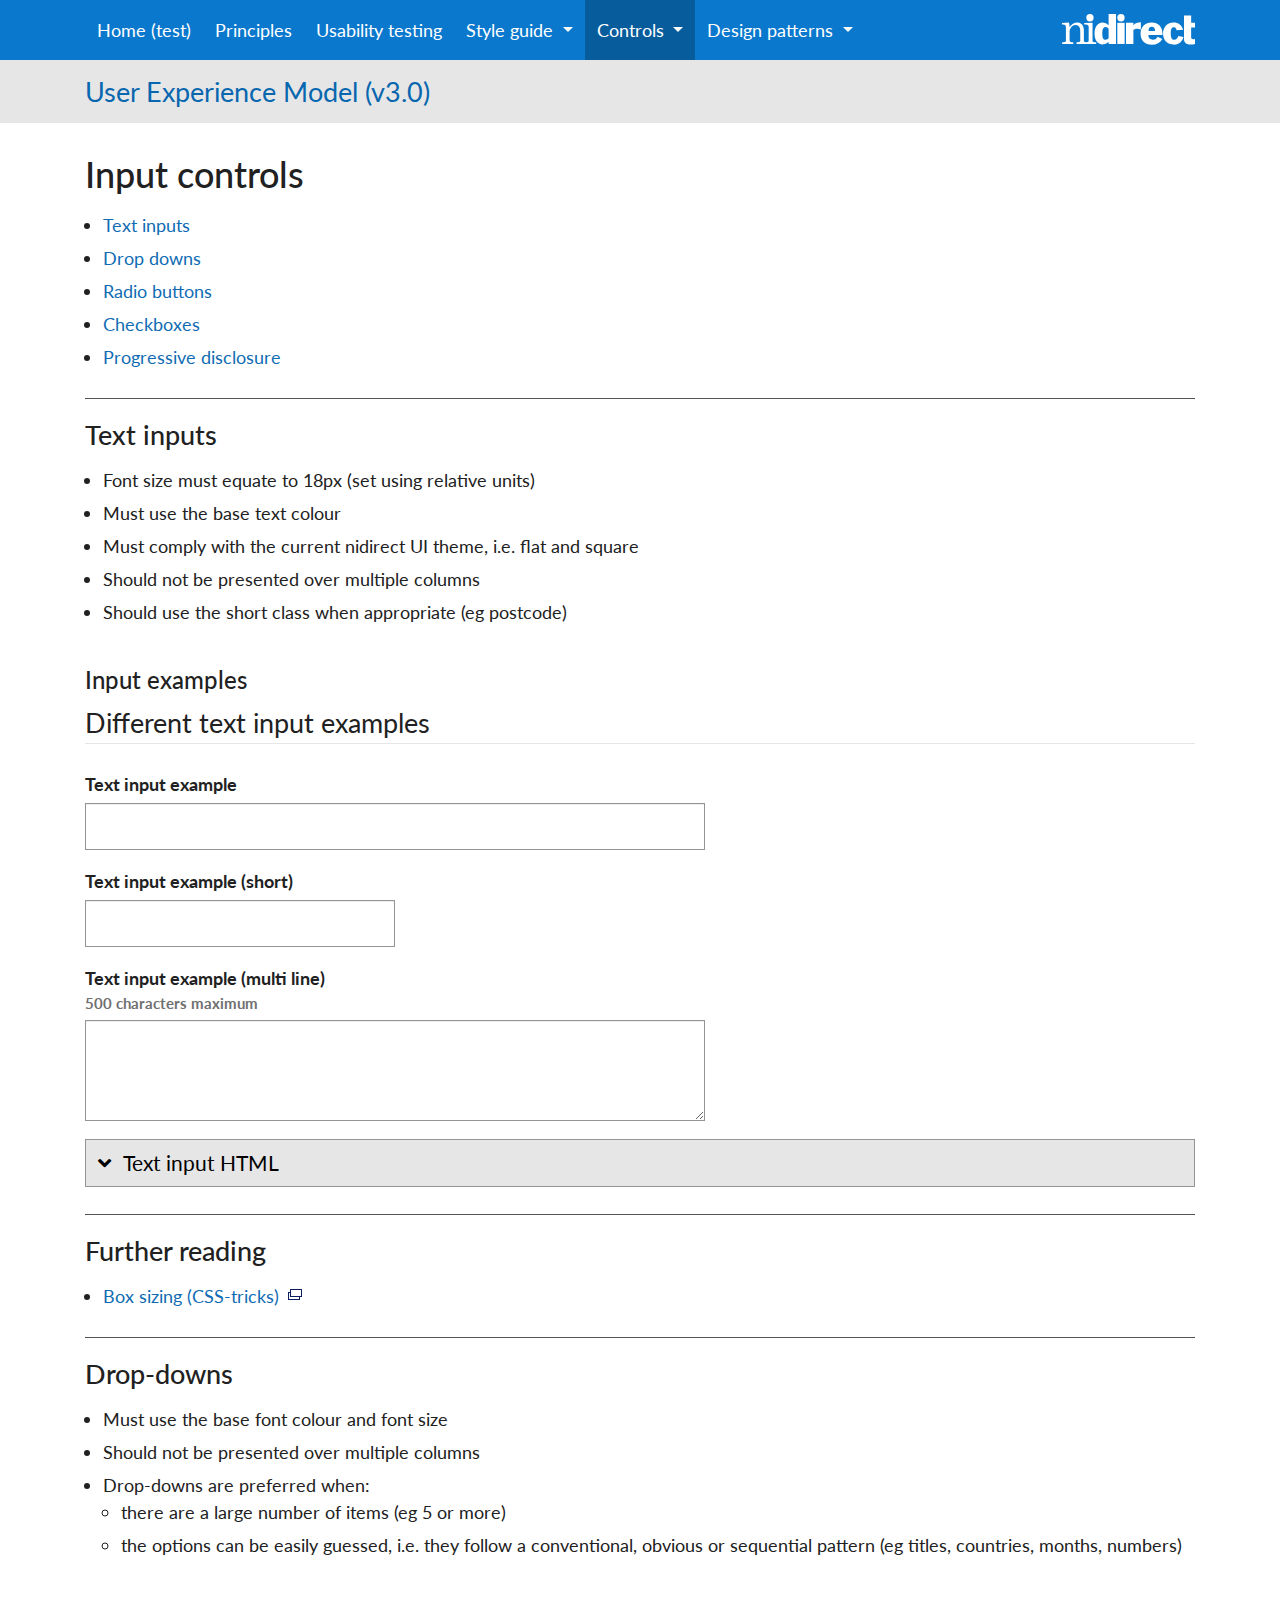
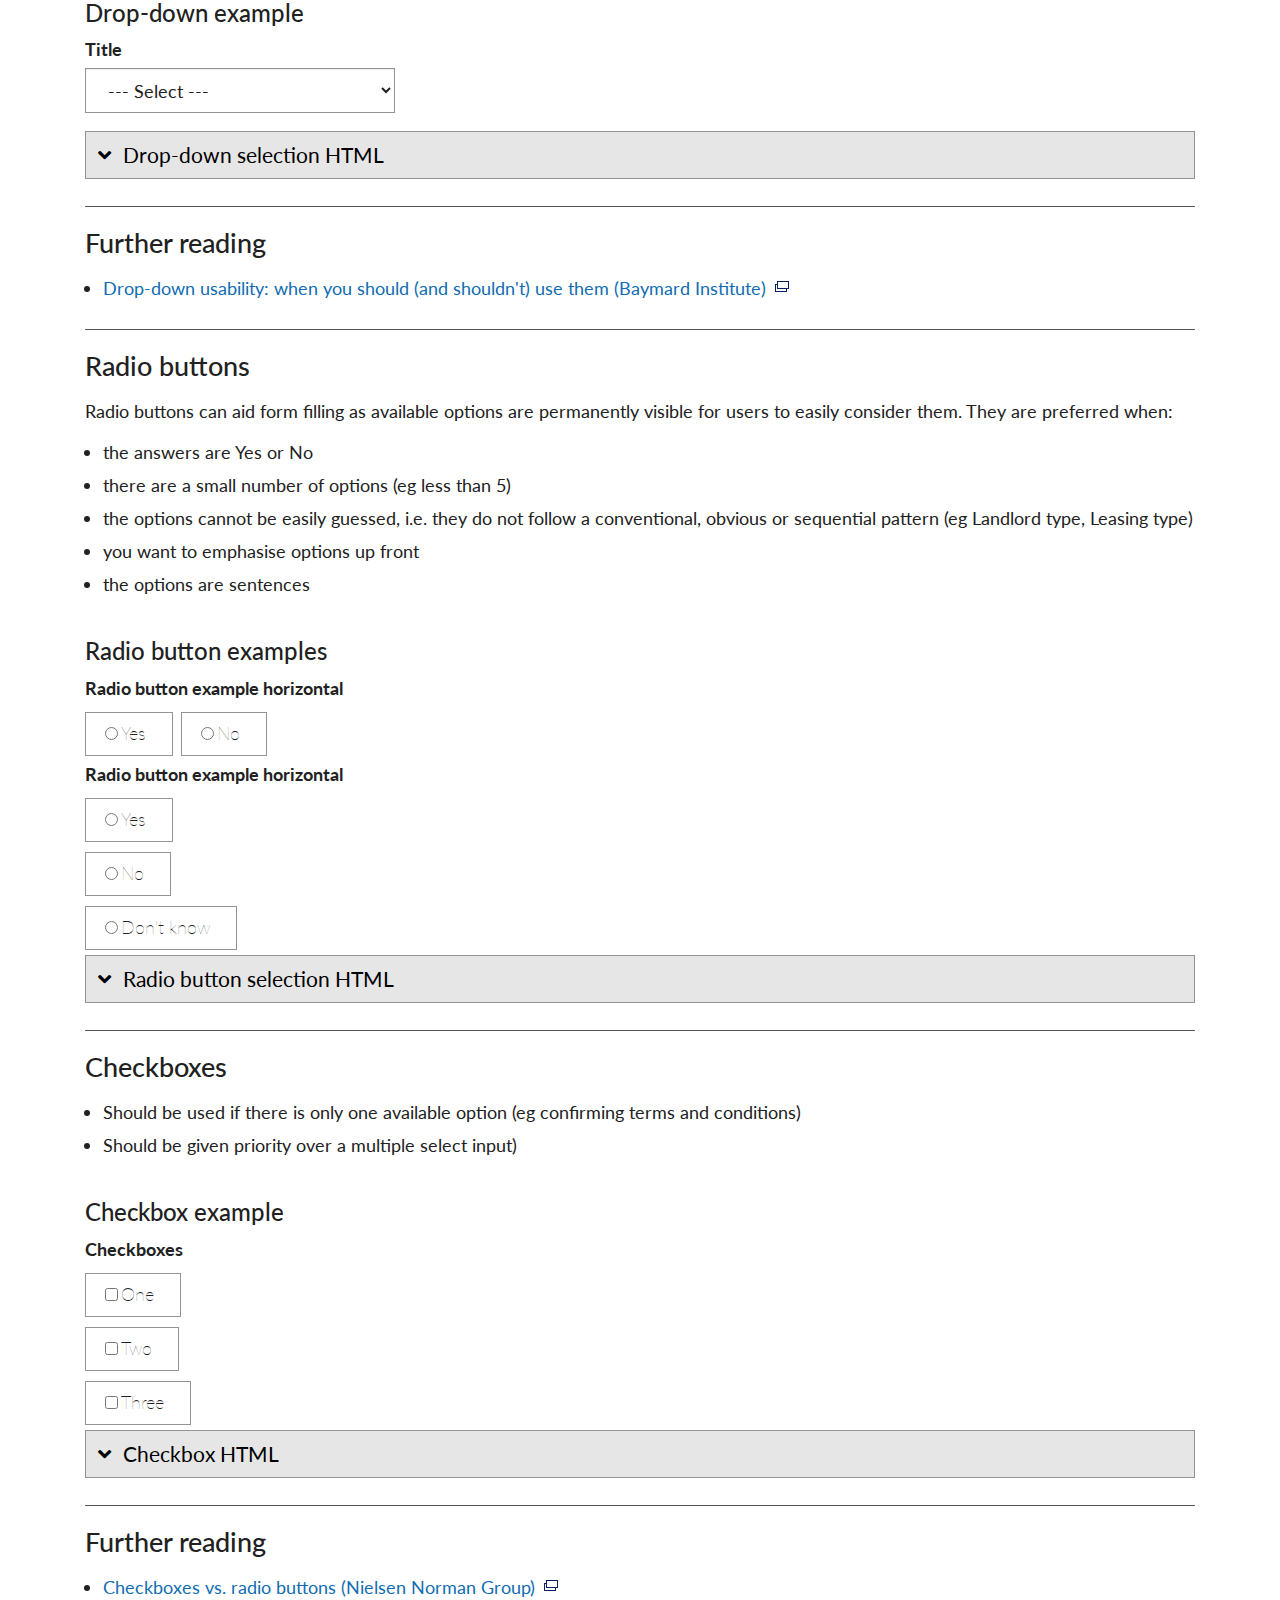
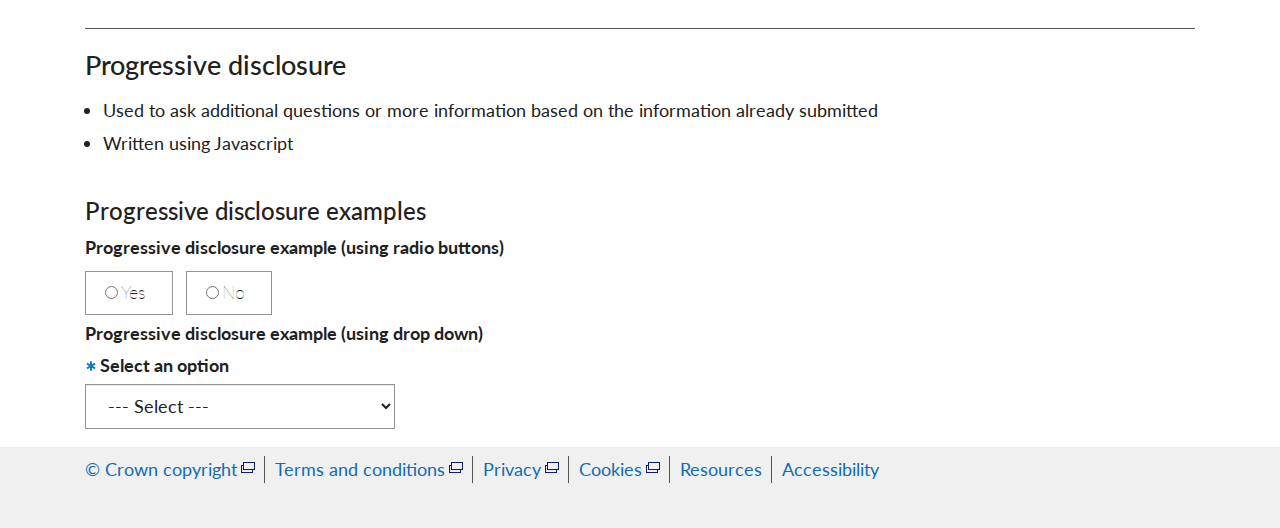
==== commit d3c05985: "undo test/ develop test" ====
--- a/input-controls.html
+++ b/input-controls.html
@@ -26,7 +26,7 @@
 						</button>
 						<div class="collapse navbar-collapse" id="navbarSupportedContent">
 							<ul class="navbar-nav mr-auto">
-								<li class="nav-item"> <a class="nav-link" href="index.html">Home <span class="sr-only">(current)</span></a>
+								<li class="nav-item"> <a class="nav-link" href="index.html">Home (test)<span class="sr-only">(current)</span></a>
 								</li>
 								<li class="nav-item"> <a class="nav-link" href="principles.html">Principles</a>
 								</li>
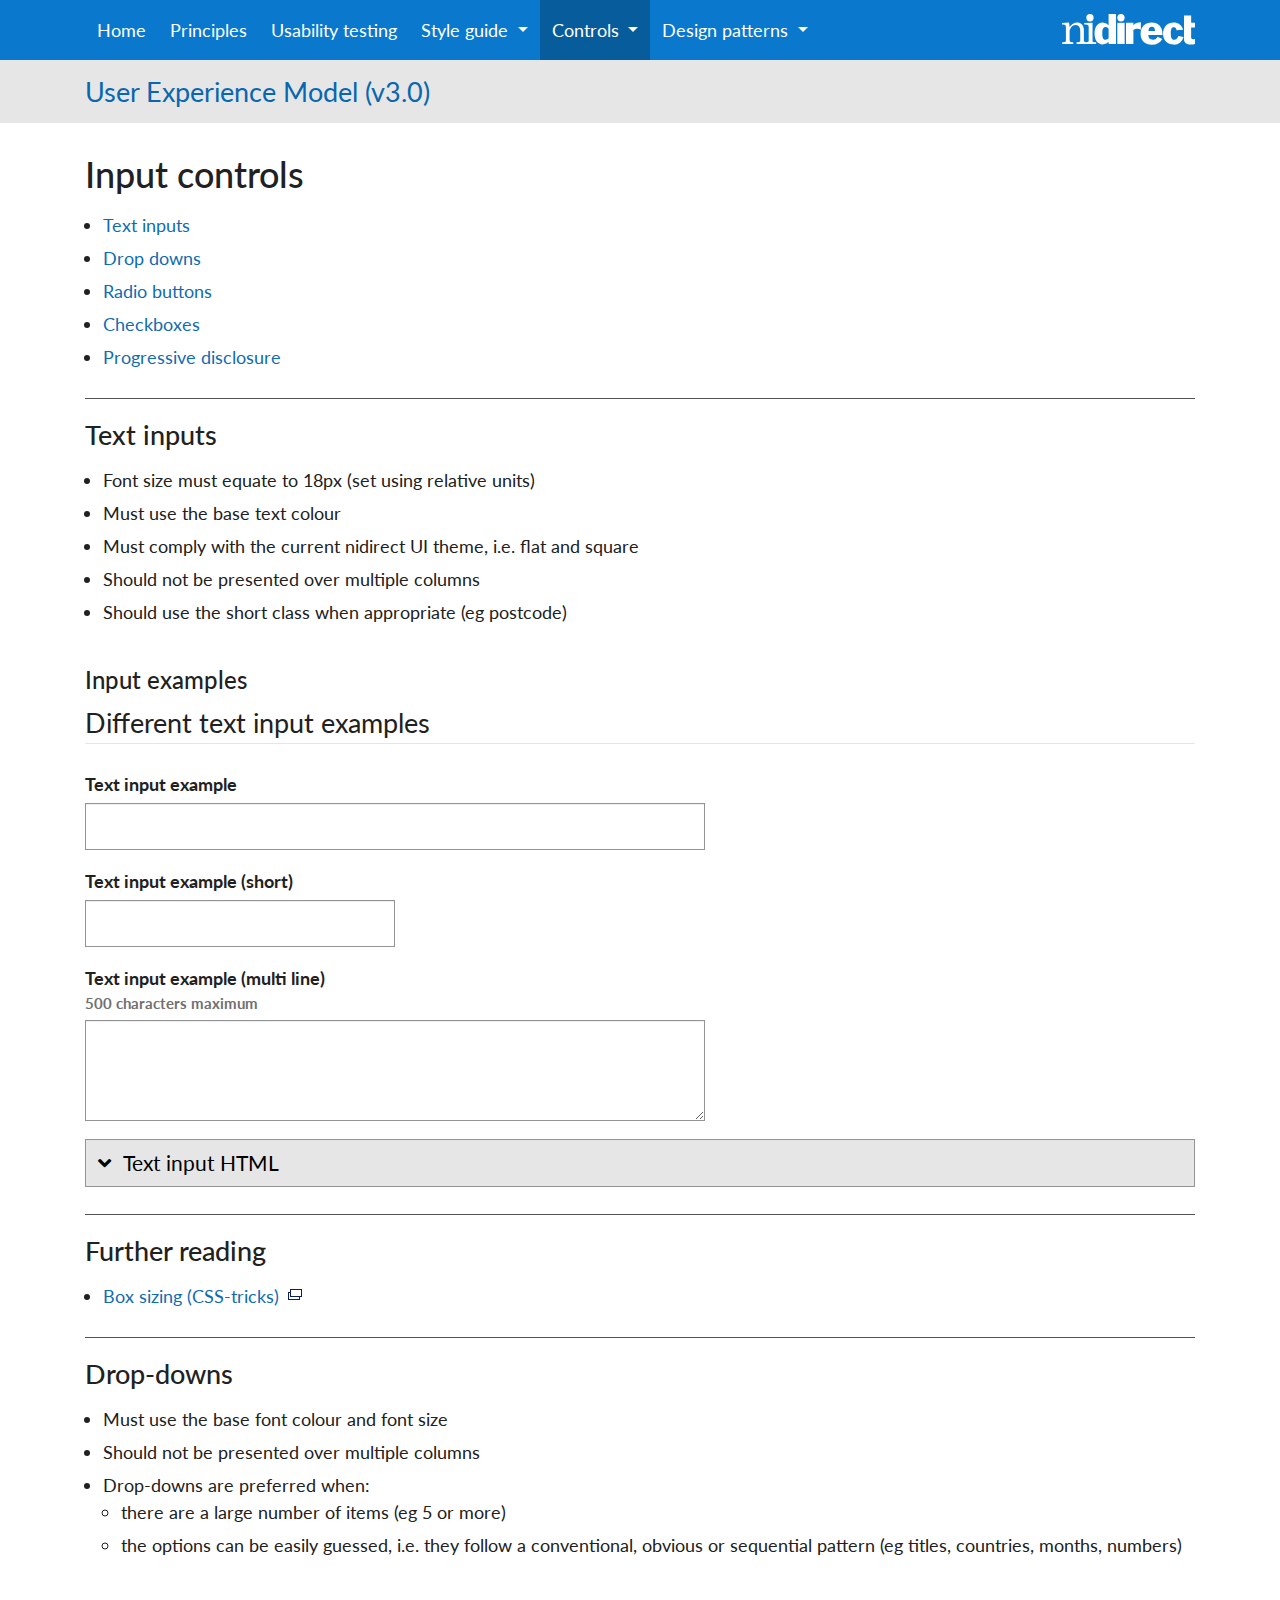
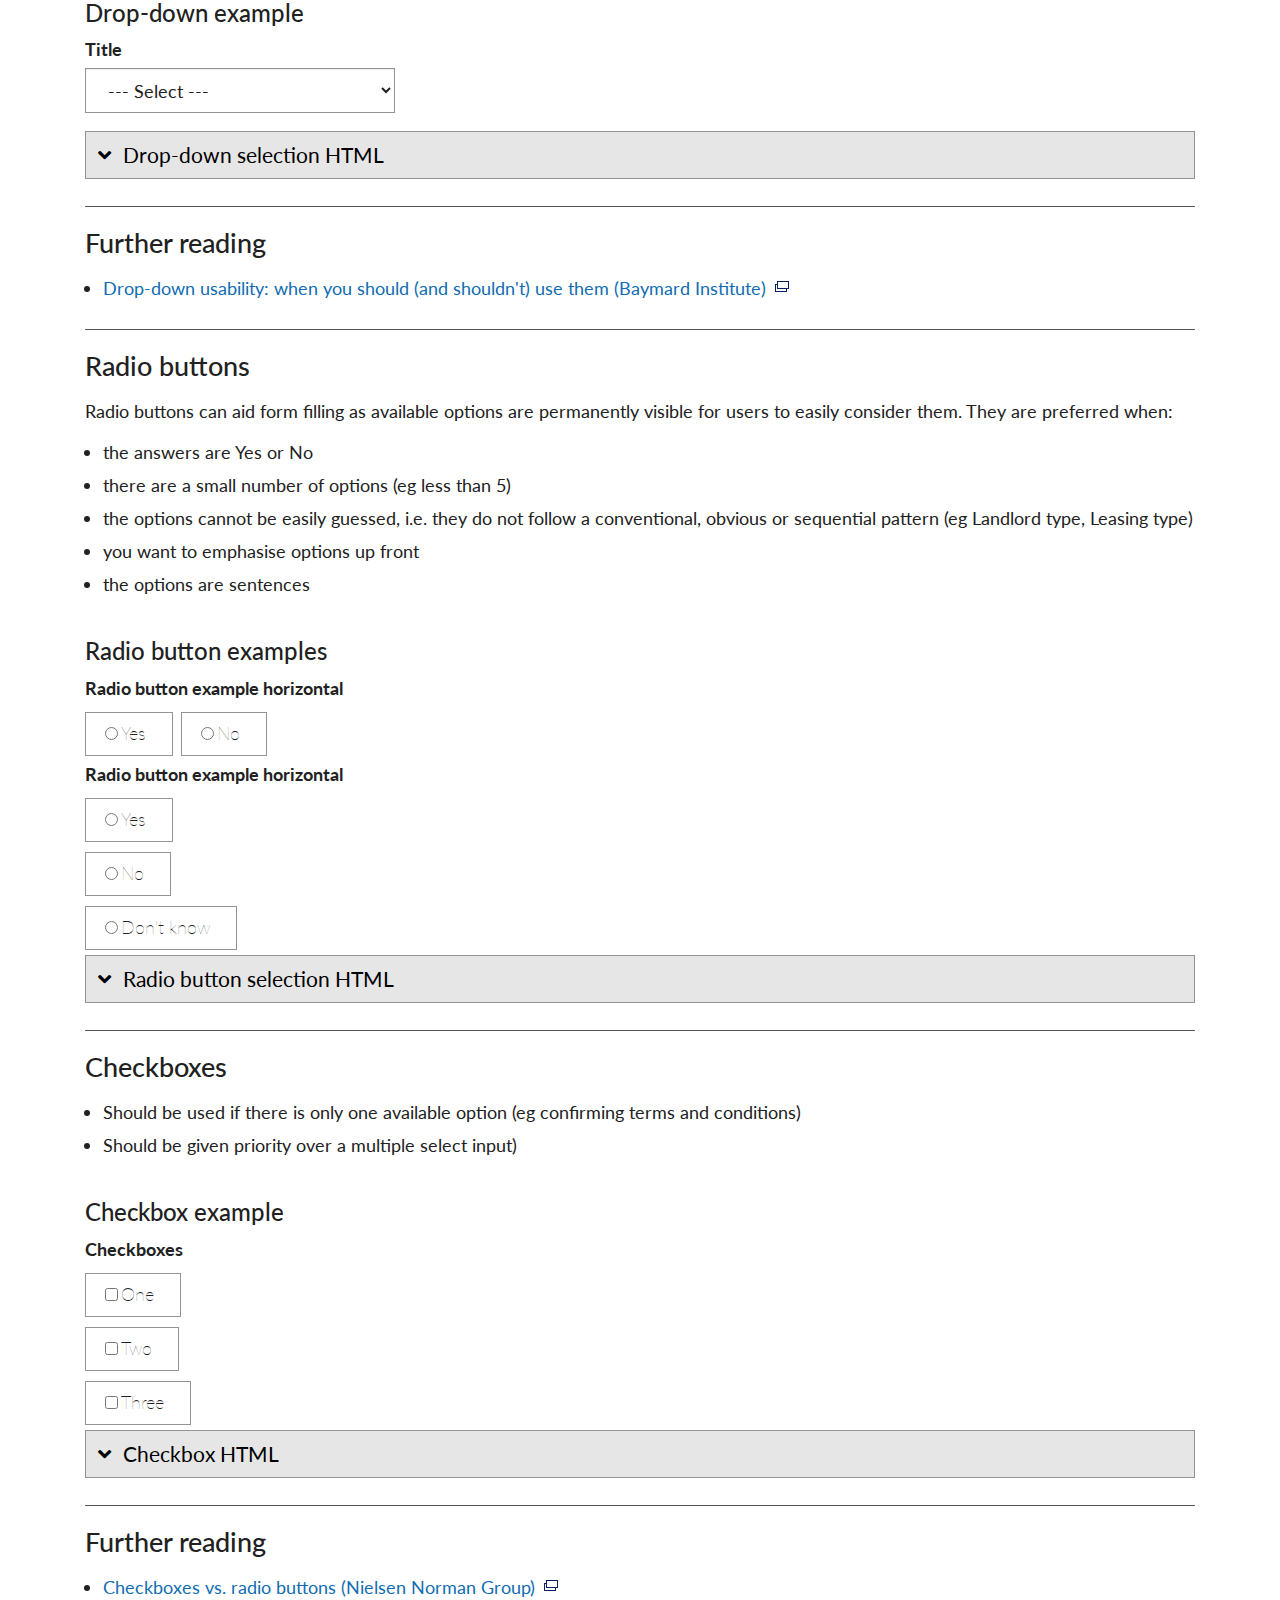
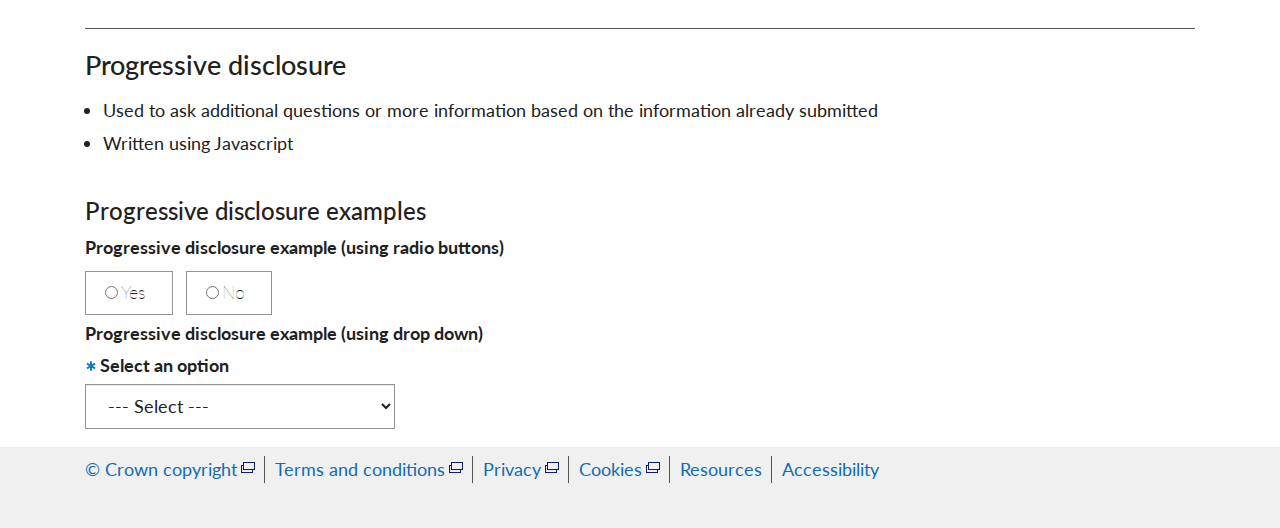
==== commit 621bd2db: "Changes in 2 files- corrections" ====
--- a/input-controls.html
+++ b/input-controls.html
@@ -26,7 +26,7 @@
 						</button>
 						<div class="collapse navbar-collapse" id="navbarSupportedContent">
 							<ul class="navbar-nav mr-auto">
-								<li class="nav-item"> <a class="nav-link" href="index.html">Home (test)<span class="sr-only">(current)</span></a>
+								<li class="nav-item"> <a class="nav-link" href="index.html">Home<span class="sr-only">(current)</span></a>
 								</li>
 								<li class="nav-item"> <a class="nav-link" href="principles.html">Principles</a>
 								</li>
